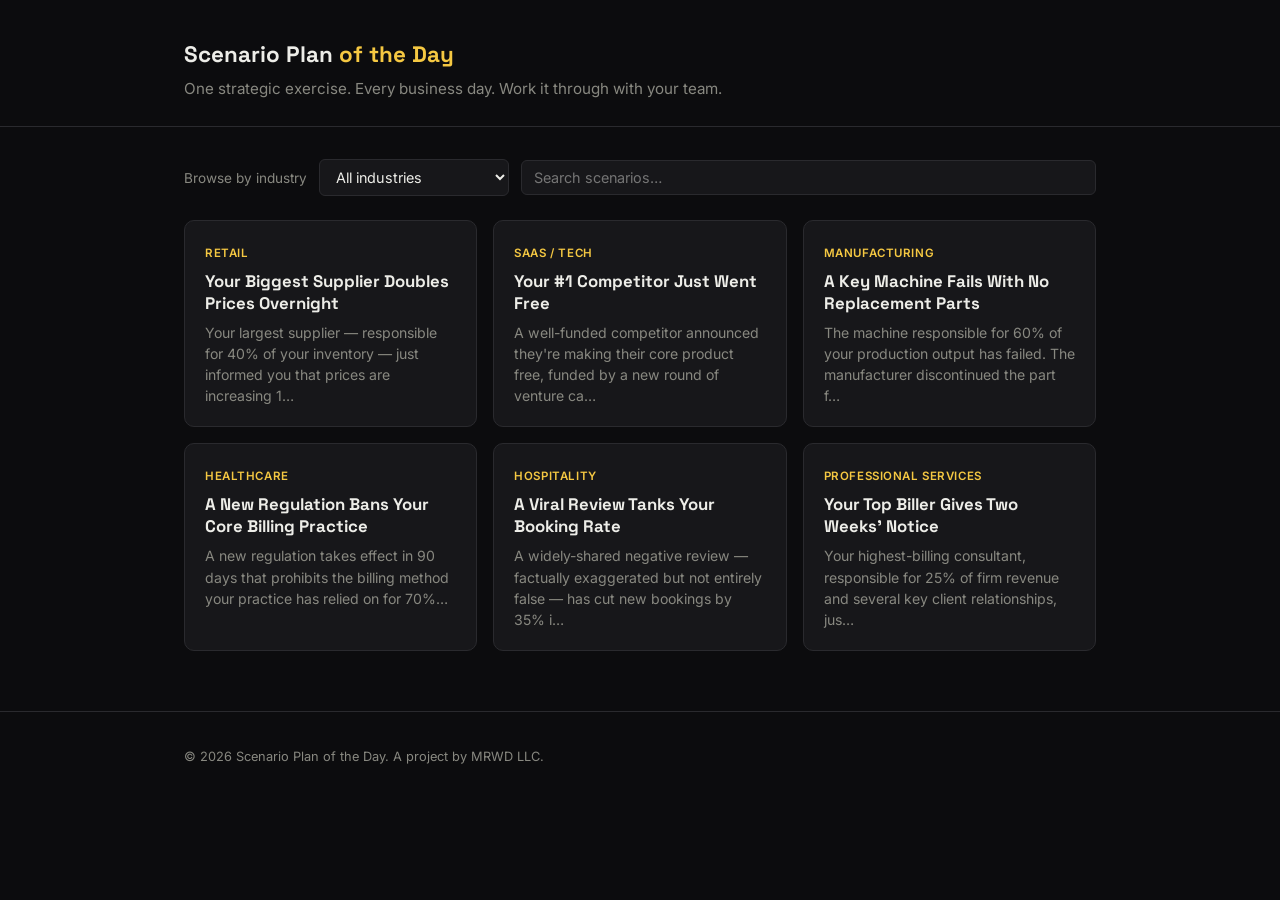
==== index.html @ 851d59de "Scaffold Scenario Plan of the Day static site Browsable archive of daily business scenarios by indus" ====
<!DOCTYPE html>
<html lang="en">
<head>
<meta charset="UTF-8">
<meta name="viewport" content="width=device-width, initial-scale=1.0">
<title>Scenario Plan of the Day</title>
<meta name="description" content="A daily strategic scenario for business teams, browsable by industry.">
<link rel="preconnect" href="https://fonts.googleapis.com">
<link href="https://fonts.googleapis.com/css2?family=Space+Grotesk:wght@500;700&family=Inter:wght@400;500;600&display=swap" rel="stylesheet">
<link rel="stylesheet" href="assets/style.css">
</head>
<body>

<header class="site-header">
  <div class="wrap">
    <a class="logo" href="index.html">Scenario Plan <span>of the Day</span></a>
    <p class="tagline">One strategic exercise. Every business day. Work it through with your team.</p>
  </div>
</header>

<main class="wrap">
  <section class="filter-bar">
    <label for="industry-select">Browse by industry</label>
    <select id="industry-select">
      <option value="all">All industries</option>
    </select>
    <input id="search-input" type="search" placeholder="Search scenarios…">
  </section>

  <section id="scenario-list" class="scenario-list">
    <!-- populated by app.js -->
  </section>
</main>

<div id="scenario-modal" class="modal hidden">
  <div class="modal-content">
    <button id="modal-close" class="modal-close" aria-label="Close">&times;</button>
    <p class="modal-industry" id="modal-industry"></p>
    <h2 id="modal-title"></h2>
    <p id="modal-setup"></p>
    <h3>Discuss</h3>
    <ul id="modal-questions"></ul>
  </div>
</div>

<footer class="site-footer">
  <div class="wrap">
    <p>&copy; <span id="year"></span> Scenario Plan of the Day. A project by MRWD LLC.</p>
  </div>
</footer>

<script src="assets/app.js"></script>
</body>
</html>
---- assets/style.css ----
:root {
  --bg: #0C0C0E;
  --panel: #17171A;
  --accent: #F5C842;
  --muted: #888880;
  --text: #EDEDE8;
  --border: #2A2A2E;
}

* { box-sizing: border-box; }

body {
  margin: 0;
  background: var(--bg);
  color: var(--text);
  font-family: 'Inter', sans-serif;
}

h1, h2, h3, .logo {
  font-family: 'Space Grotesk', sans-serif;
}

.wrap {
  max-width: 960px;
  margin: 0 auto;
  padding: 0 24px;
}

.site-header {
  border-bottom: 1px solid var(--border);
  padding: 40px 0 28px;
}

.logo {
  font-size: 1.4rem;
  font-weight: 700;
  color: var(--text);
  text-decoration: none;
}

.logo span {
  color: var(--accent);
}

.tagline {
  color: var(--muted);
  margin: 10px 0 0;
  font-size: 0.95rem;
}

.filter-bar {
  display: flex;
  flex-wrap: wrap;
  align-items: center;
  gap: 12px;
  margin: 32px 0 24px;
}

.filter-bar label {
  color: var(--muted);
  font-size: 0.85rem;
}

.filter-bar select,
.filter-bar input {
  background: var(--panel);
  border: 1px solid var(--border);
  color: var(--text);
  padding: 8px 12px;
  border-radius: 6px;
  font-family: inherit;
  font-size: 0.9rem;
}

.filter-bar input {
  flex: 1;
  min-width: 200px;
}

.scenario-list {
  display: grid;
  grid-template-columns: repeat(auto-fill, minmax(280px, 1fr));
  gap: 16px;
  padding-bottom: 60px;
}

.scenario-card {
  background: var(--panel);
  border: 1px solid var(--border);
  border-radius: 10px;
  padding: 20px;
  cursor: pointer;
  transition: border-color 0.15s ease;
}

.scenario-card:hover {
  border-color: var(--accent);
}

.scenario-card .industry-tag {
  display: inline-block;
  color: var(--accent);
  font-size: 0.72rem;
  font-weight: 600;
  text-transform: uppercase;
  letter-spacing: 0.05em;
  margin-bottom: 10px;
}

.scenario-card h3 {
  margin: 0 0 8px;
  font-size: 1.05rem;
}

.scenario-card p {
  color: var(--muted);
  font-size: 0.88rem;
  margin: 0;
  line-height: 1.5;
}

.modal {
  position: fixed;
  inset: 0;
  background: rgba(0,0,0,0.6);
  display: flex;
  align-items: center;
  justify-content: center;
  padding: 20px;
  z-index: 10;
}

.modal.hidden {
  display: none;
}

.modal-content {
  background: var(--panel);
  border: 1px solid var(--border);
  border-radius: 12px;
  padding: 36px;
  max-width: 560px;
  width: 100%;
  max-height: 85vh;
  overflow-y: auto;
  position: relative;
}

.modal-close {
  position: absolute;
  top: 16px;
  right: 20px;
  background: none;
  border: none;
  color: var(--muted);
  font-size: 1.6rem;
  cursor: pointer;
  line-height: 1;
}

.modal-industry {
  color: var(--accent);
  font-size: 0.75rem;
  font-weight: 600;
  text-transform: uppercase;
  letter-spacing: 0.05em;
  margin: 0 0 10px;
}

.modal-content h2 {
  margin: 0 0 16px;
  font-size: 1.4rem;
}

.modal-content p {
  line-height: 1.6;
  color: var(--text);
}

.modal-content h3 {
  margin: 24px 0 10px;
  font-size: 0.95rem;
  color: var(--muted);
  text-transform: uppercase;
  letter-spacing: 0.05em;
}

.modal-content ul {
  padding-left: 20px;
  line-height: 1.7;
}

.site-footer {
  border-top: 1px solid var(--border);
  padding: 24px 0;
  color: var(--muted);
  font-size: 0.8rem;
}
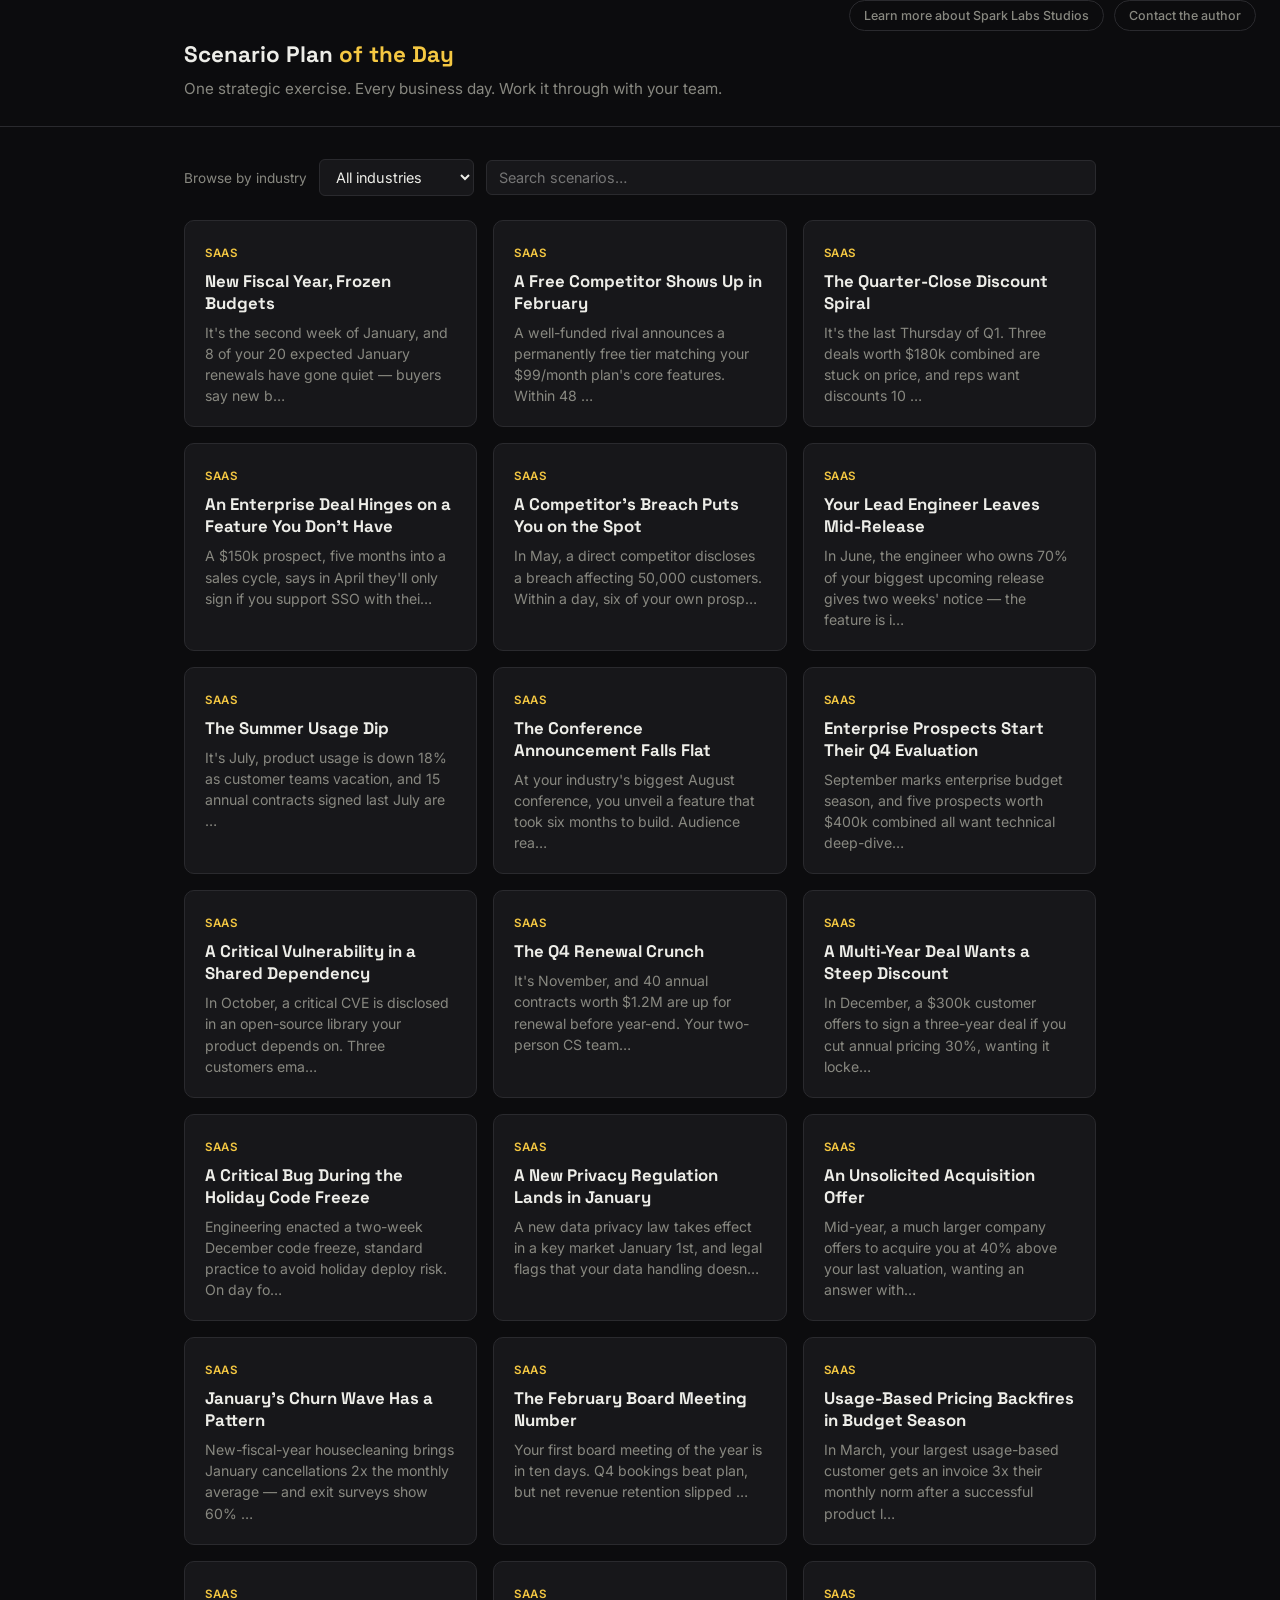
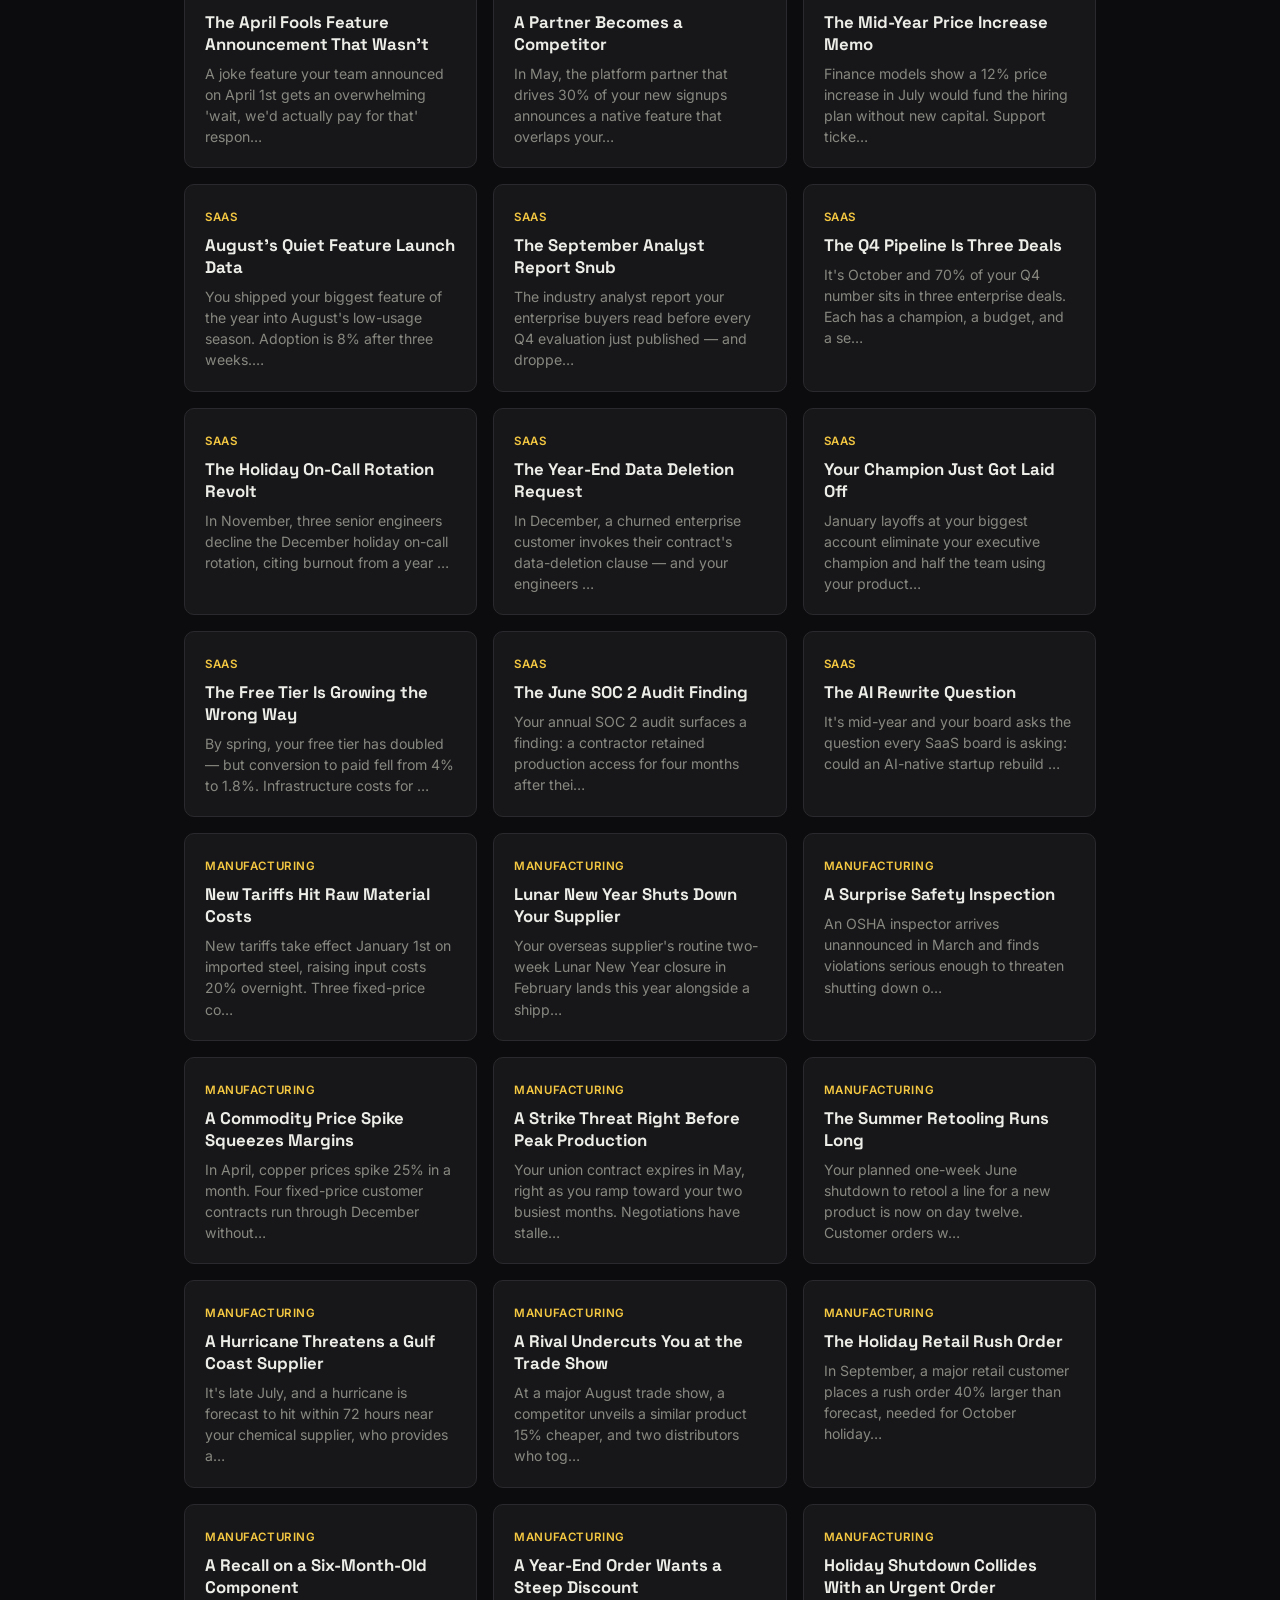
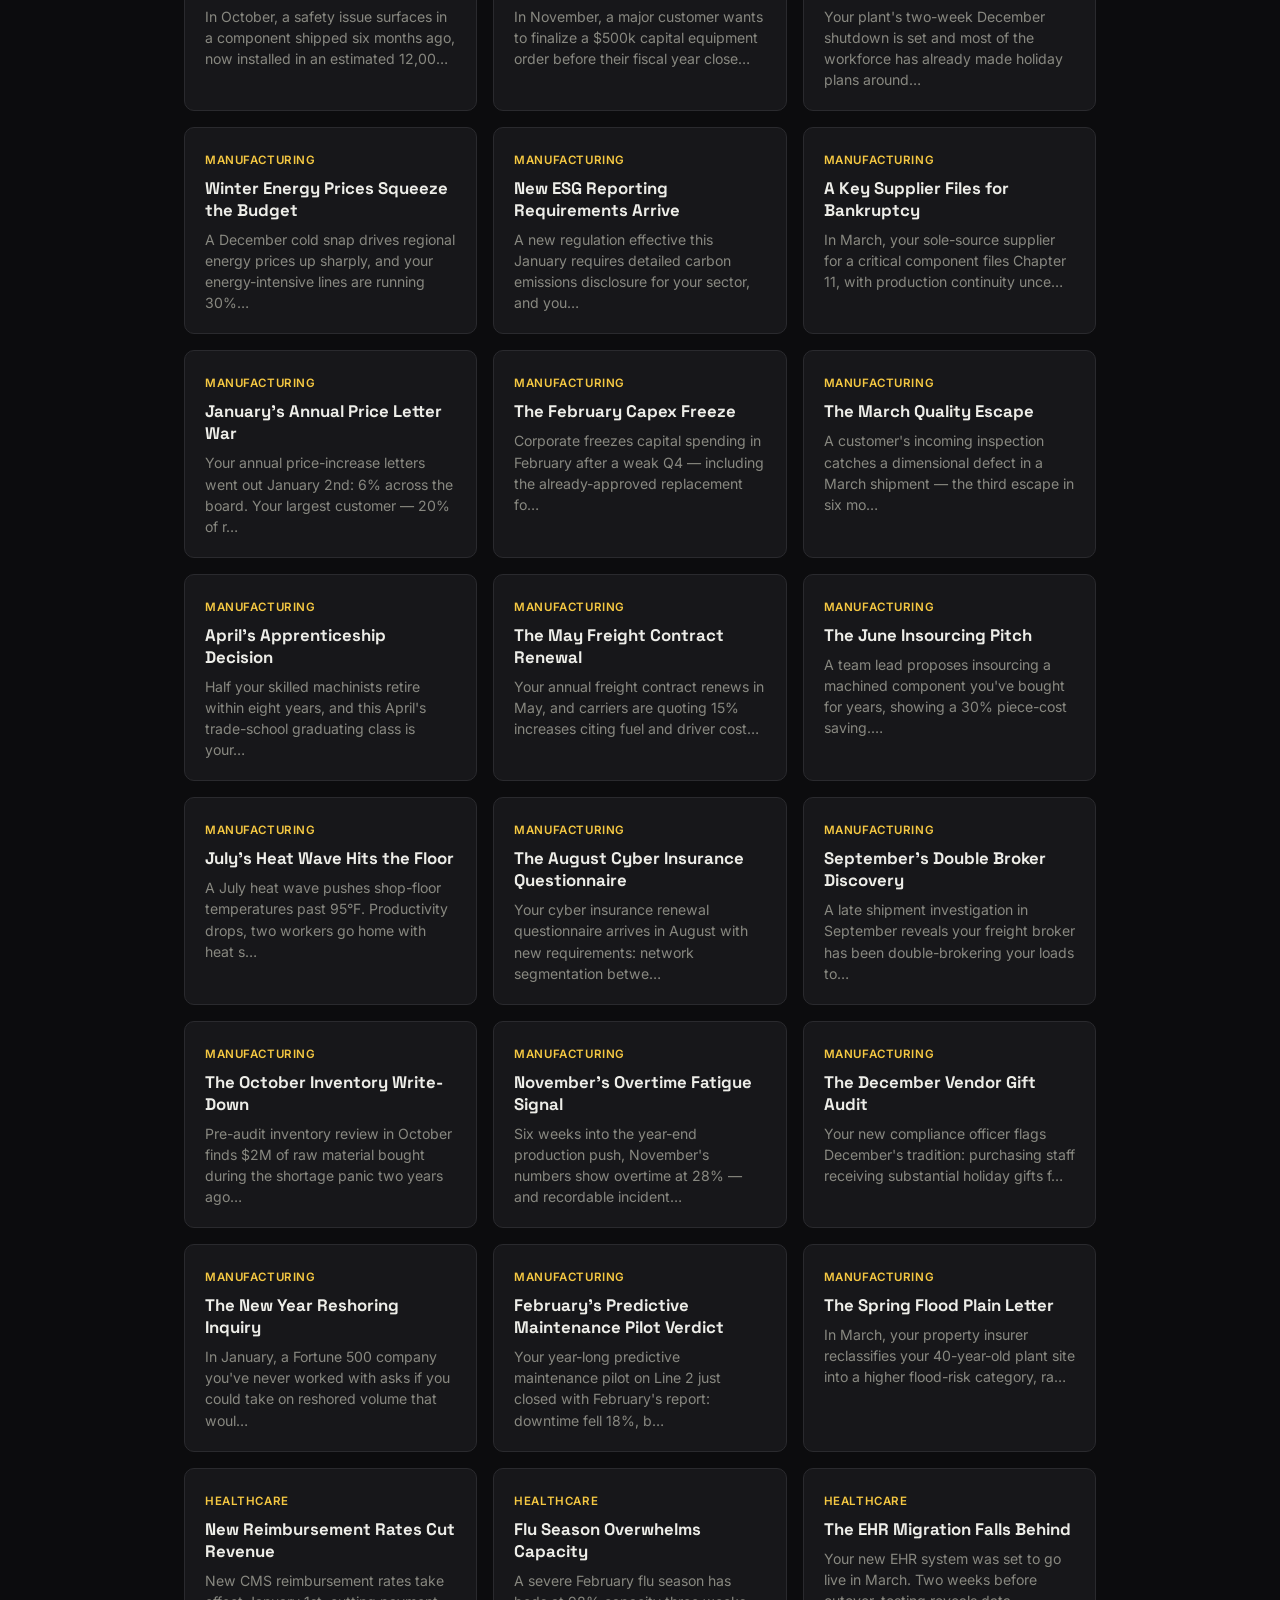
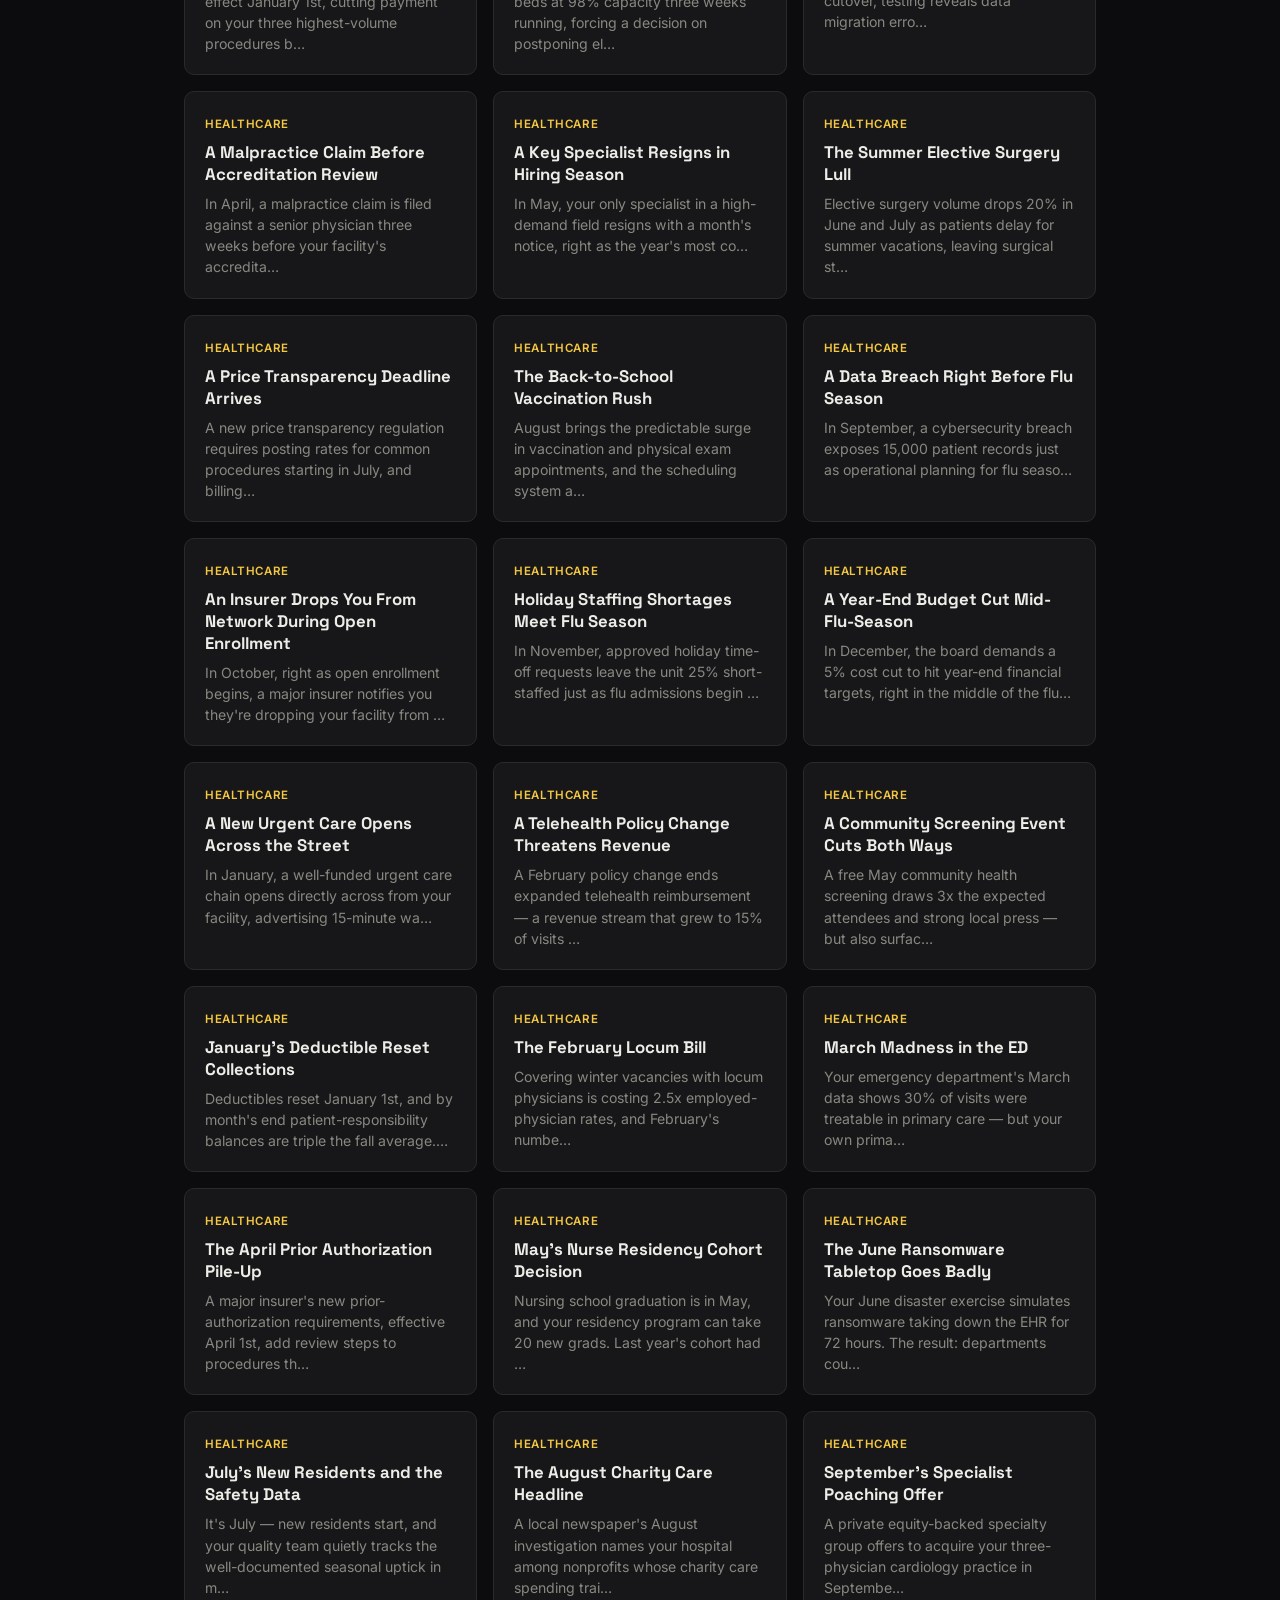
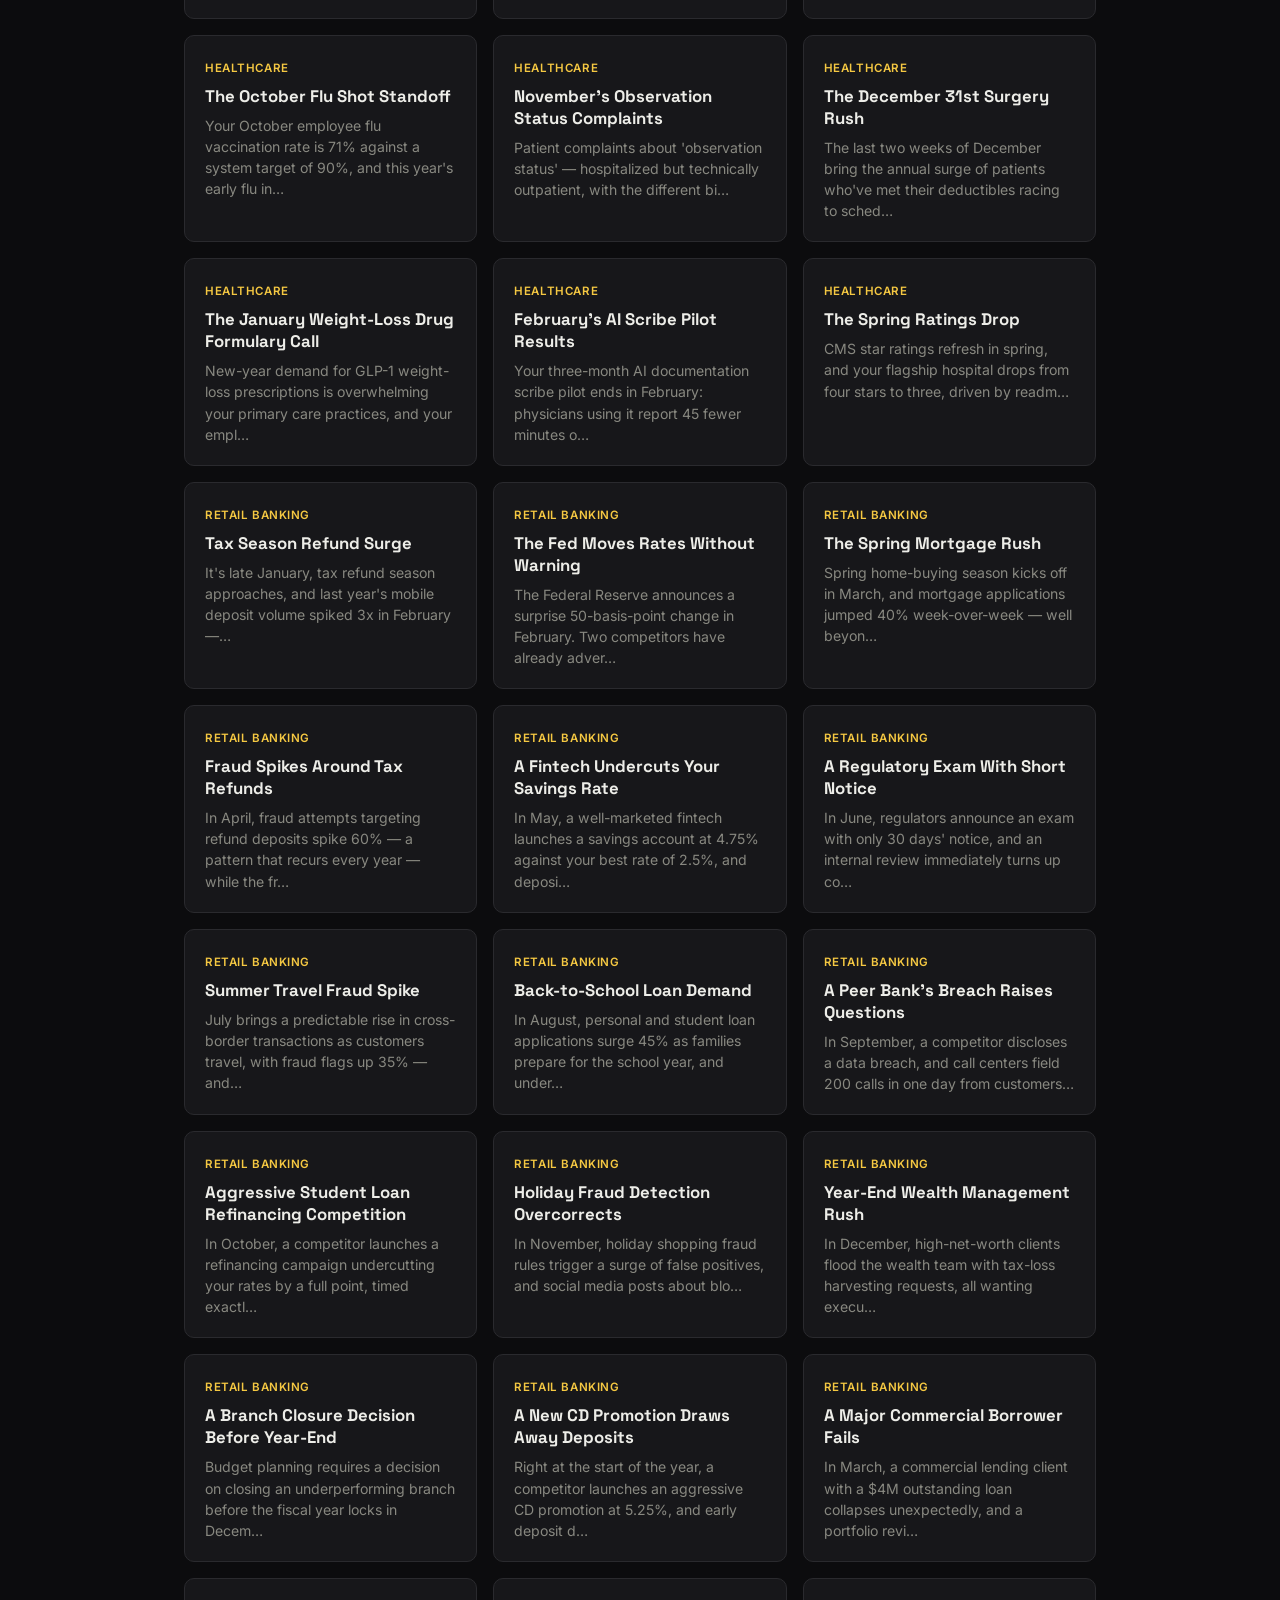
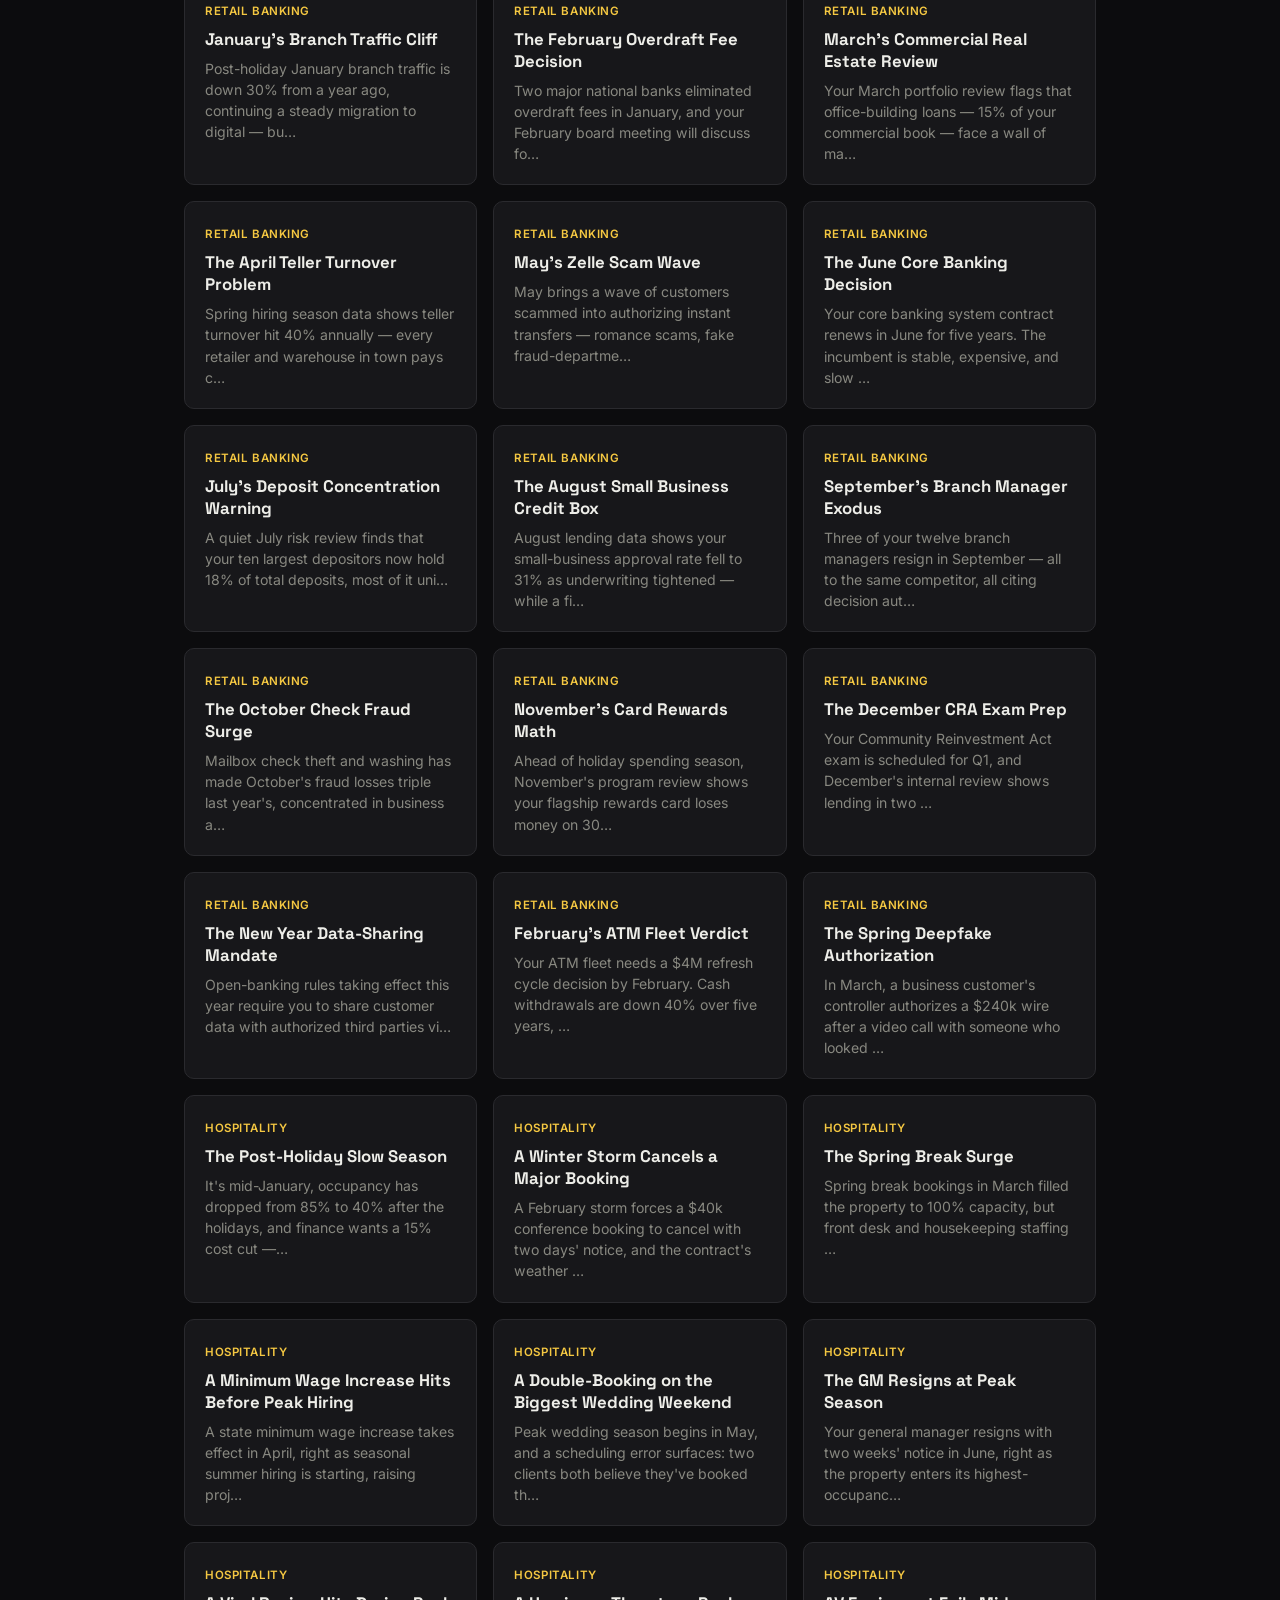
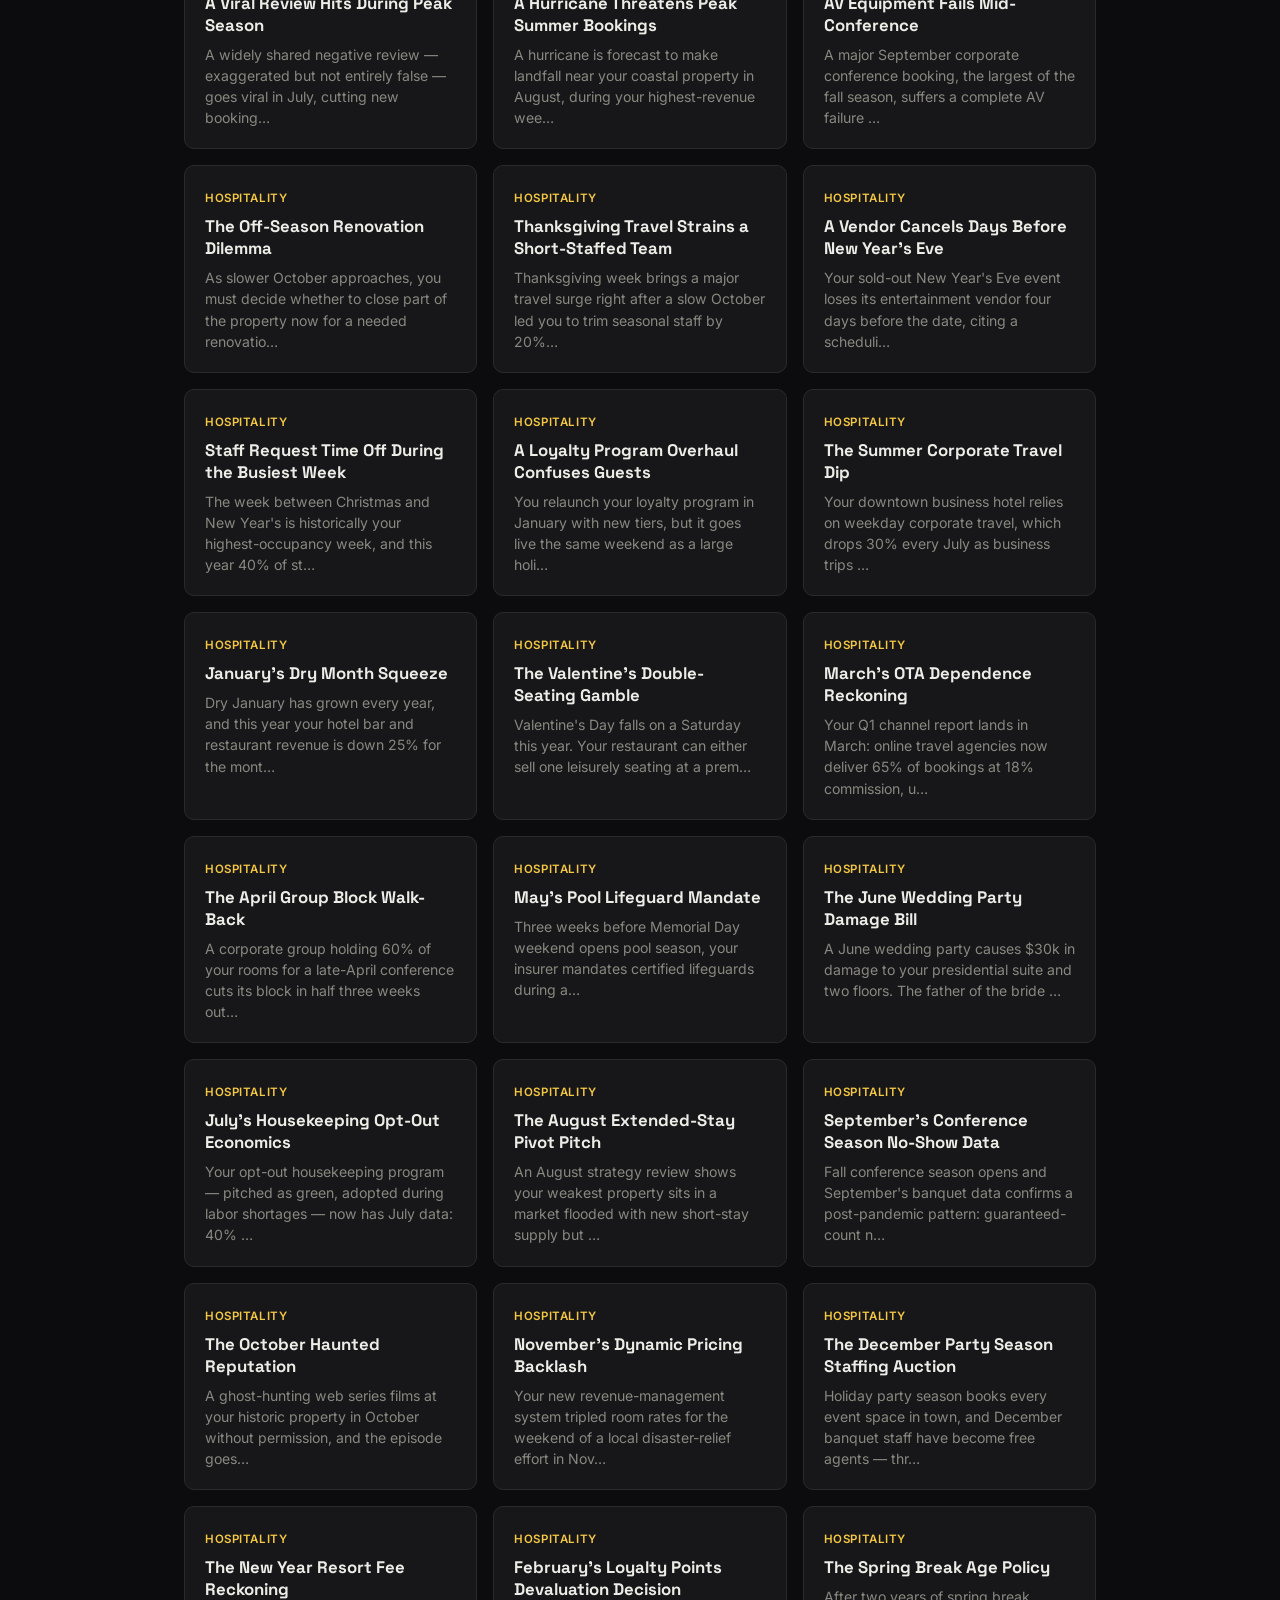
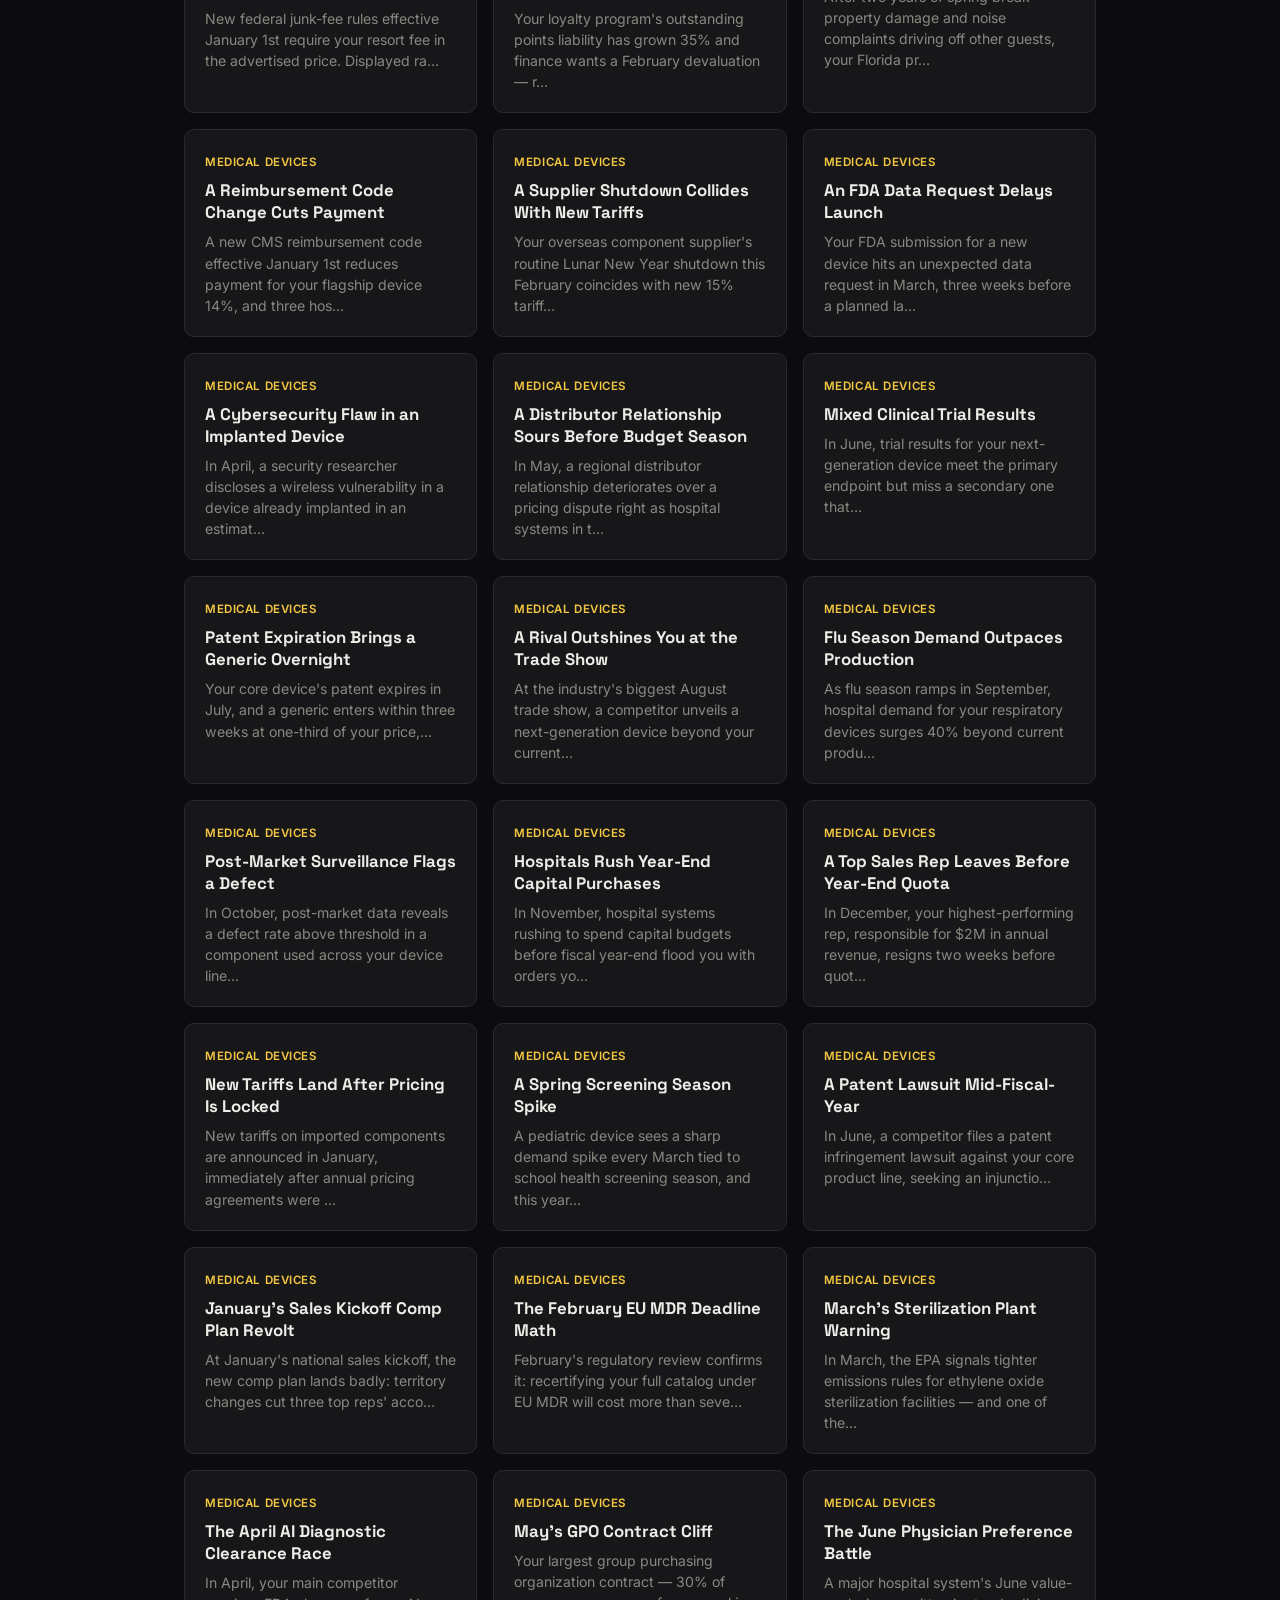
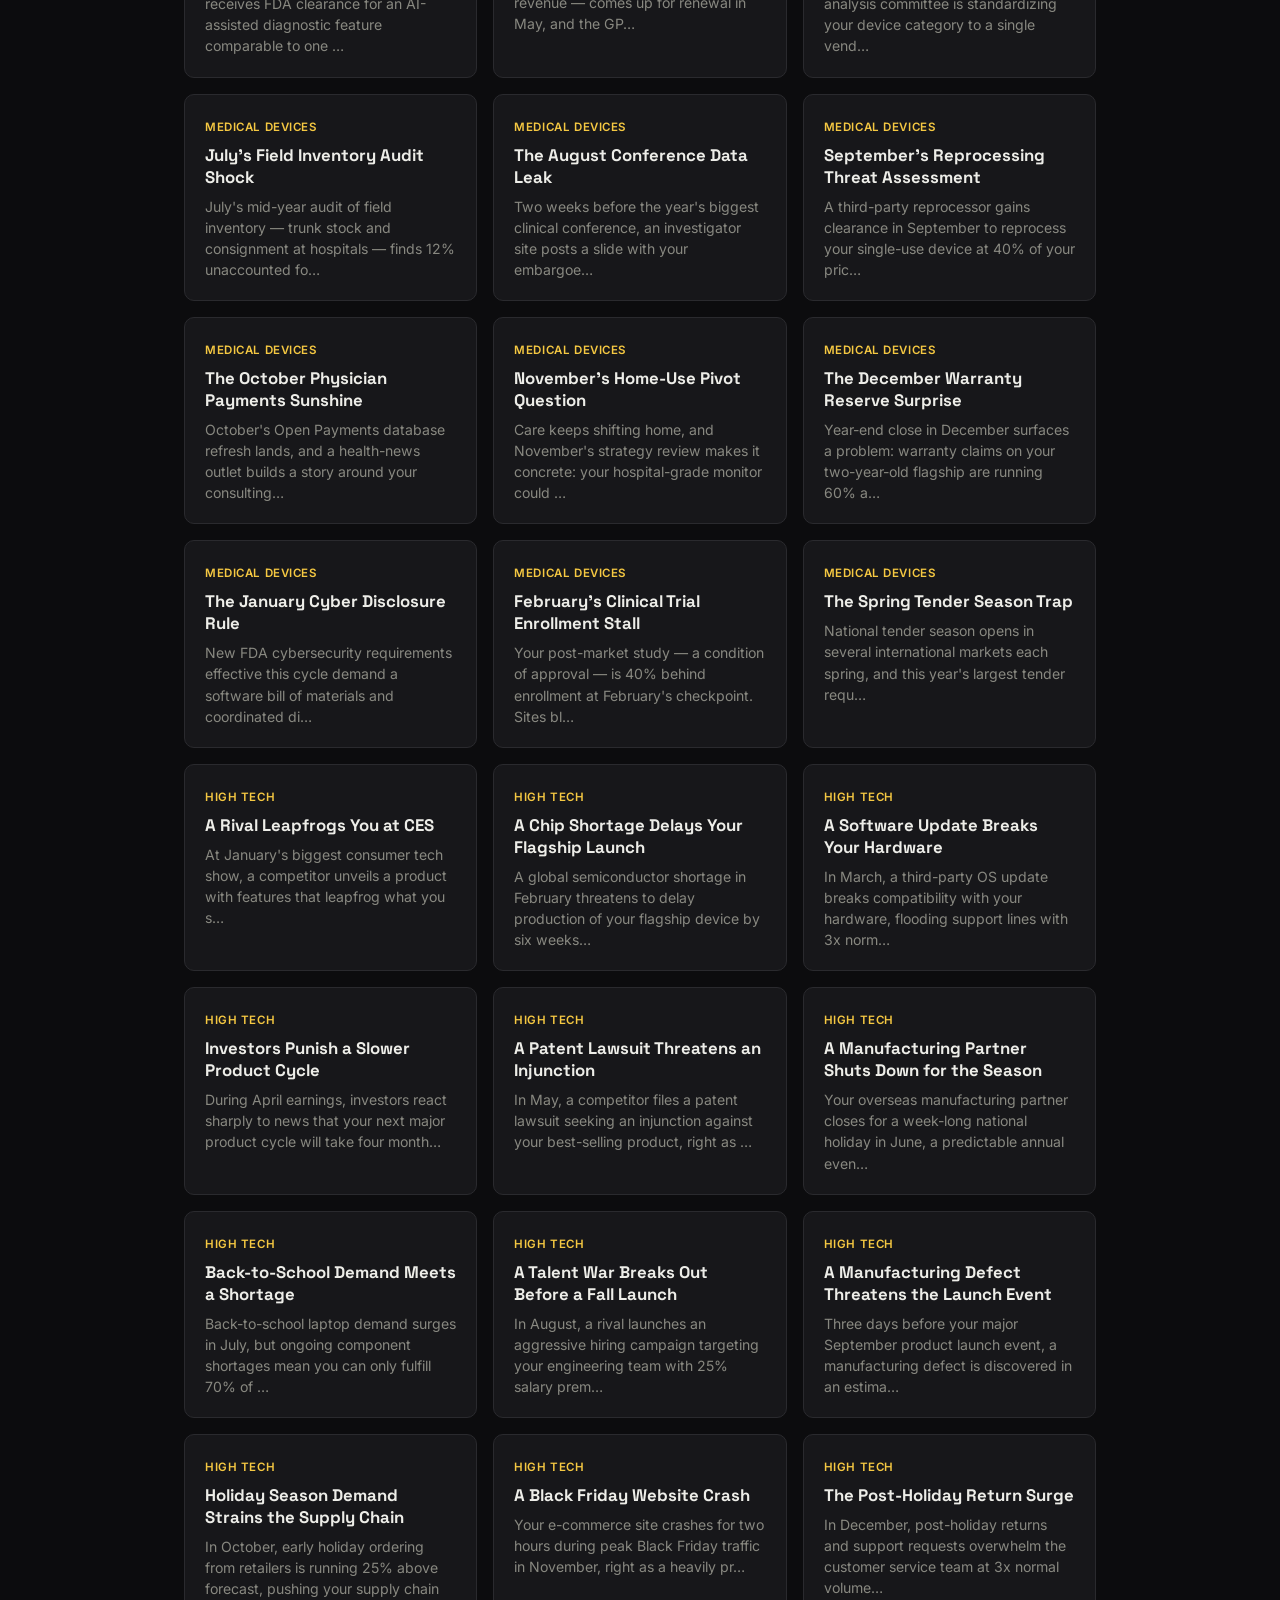
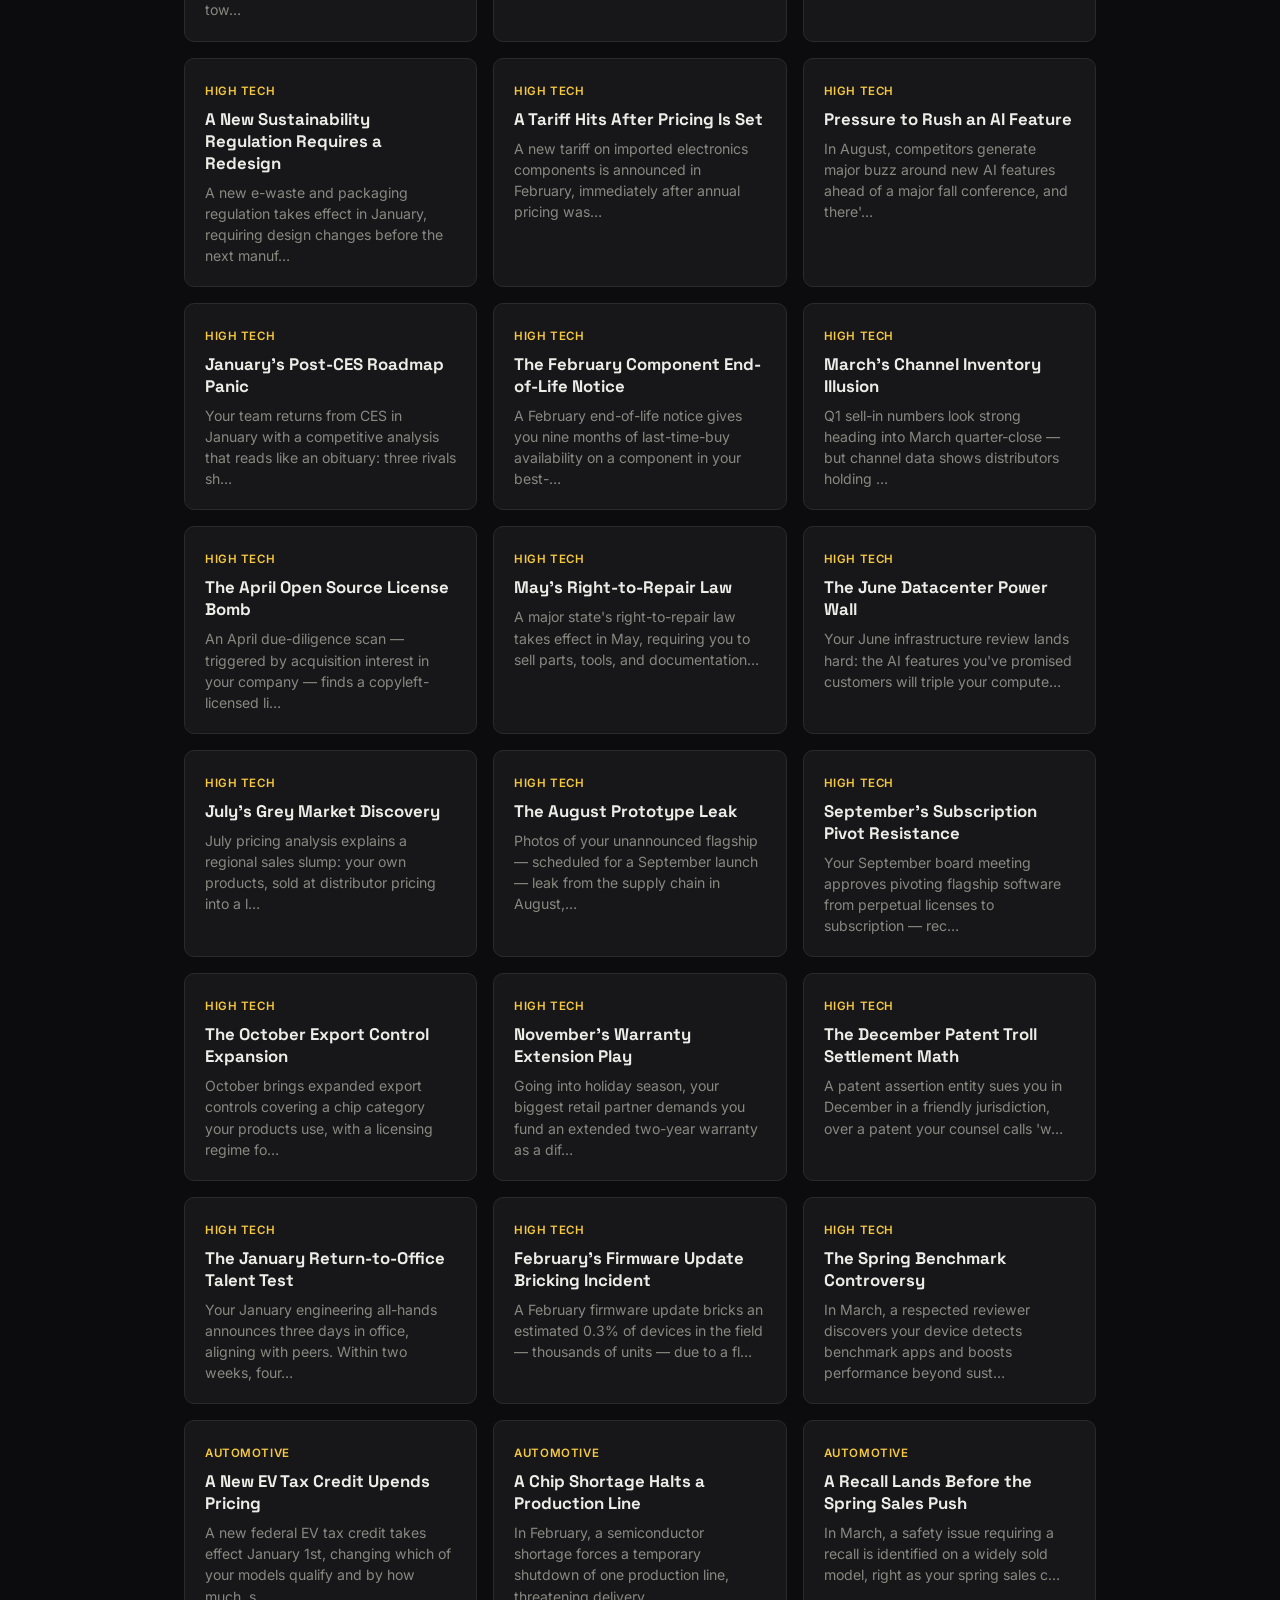
==== commit 64f81bbb: "Add header pills linking to Spark Labs Studio and rondimon.com Co-Authored-By: Claude Sonnet 5 <nore" ====
--- a/index.html
+++ b/index.html
@@ -13,6 +13,10 @@
 
 <header class="site-header">
   <div class="wrap">
+    <nav class="header-pills">
+      <a class="pill" href="https://sparklabs.studio" target="_blank" rel="noopener">Learn more about Spark Labs Studios</a>
+      <a class="pill" href="https://rondimon.com" target="_blank" rel="noopener">Contact the author</a>
+    </nav>
     <a class="logo" href="index.html">Scenario Plan <span>of the Day</span></a>
     <p class="tagline">One strategic exercise. Every business day. Work it through with your team.</p>
   </div>
--- a/assets/style.css
+++ b/assets/style.css
@@ -27,8 +27,34 @@
 }
 
 .site-header {
+  position: relative;
   border-bottom: 1px solid var(--border);
   padding: 40px 0 28px;
+}
+
+.header-pills {
+  position: absolute;
+  top: 0;
+  right: 24px;
+  display: flex;
+  gap: 10px;
+}
+
+.pill {
+  border: 1px solid var(--border);
+  color: var(--muted);
+  text-decoration: none;
+  font-size: 0.78rem;
+  font-weight: 500;
+  padding: 7px 14px;
+  border-radius: 999px;
+  white-space: nowrap;
+  transition: border-color 0.15s ease, color 0.15s ease;
+}
+
+.pill:hover {
+  border-color: var(--accent);
+  color: var(--accent);
 }
 
 .logo {
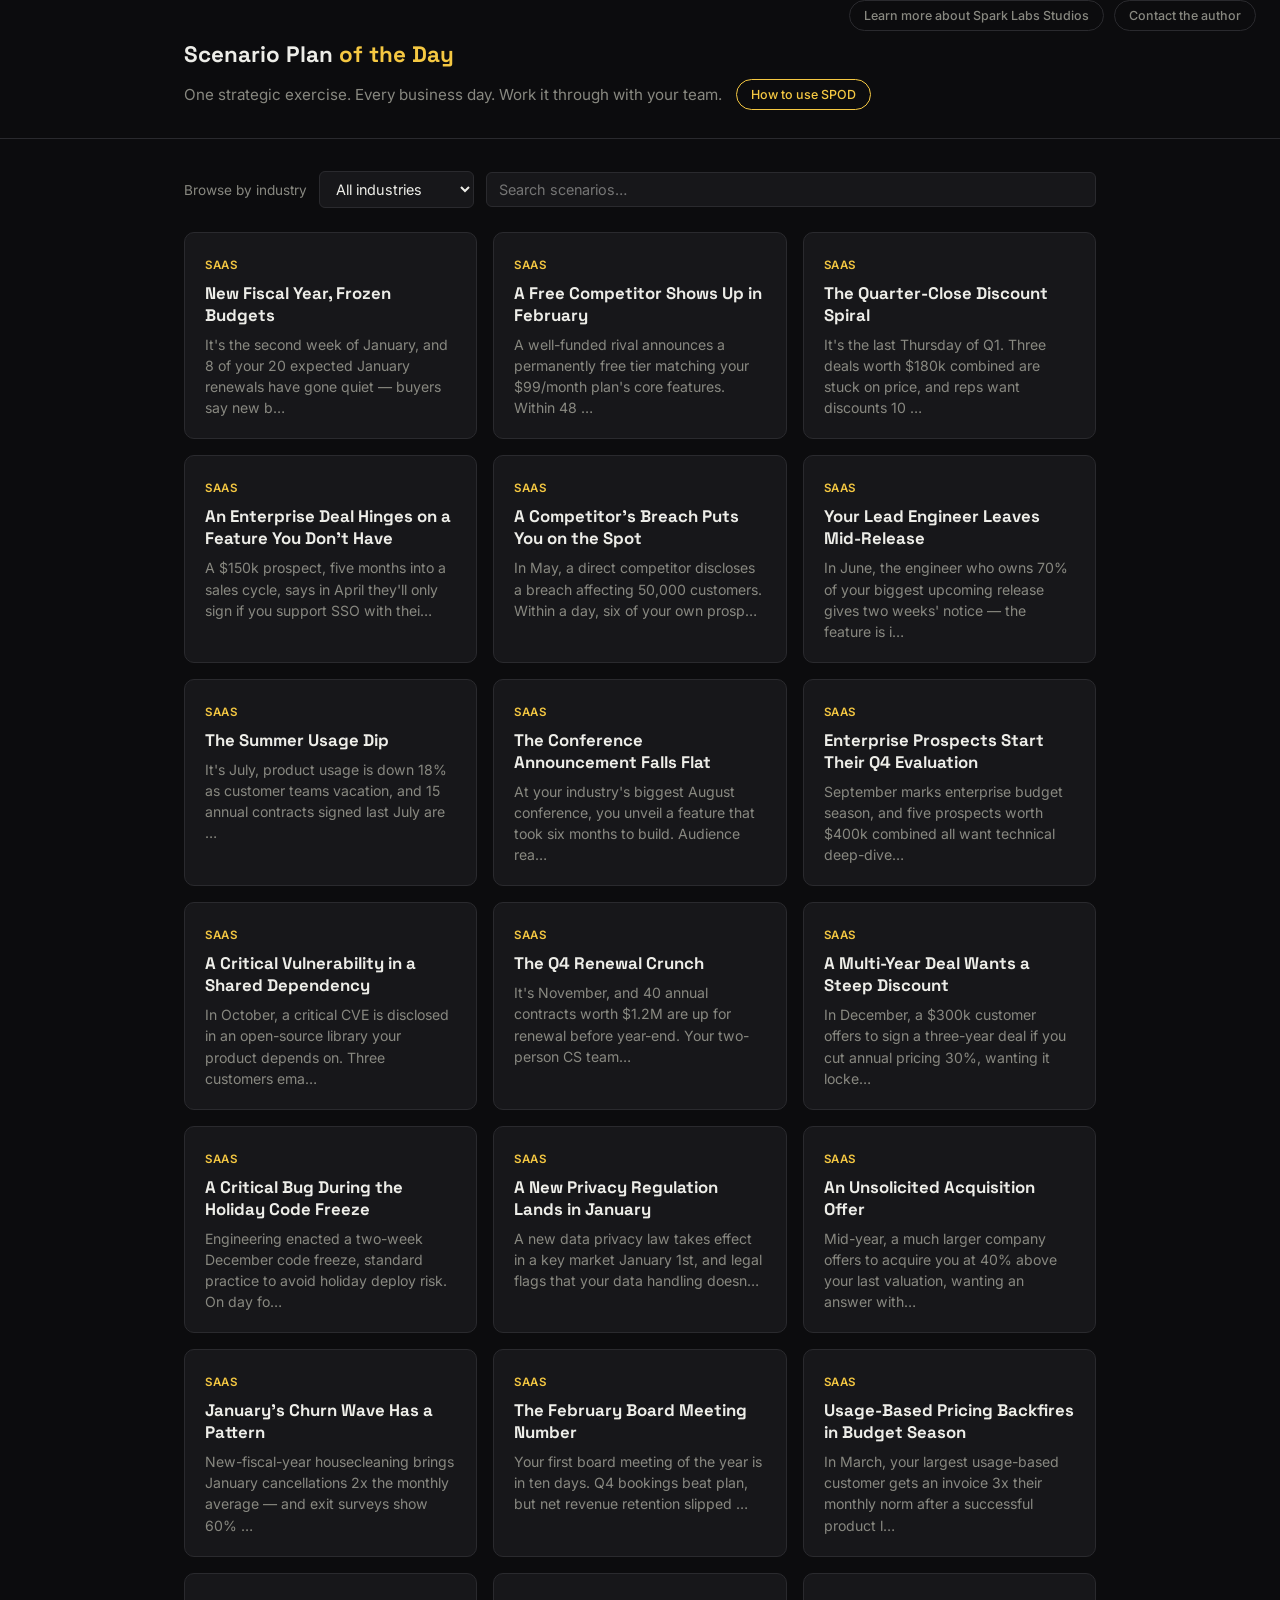
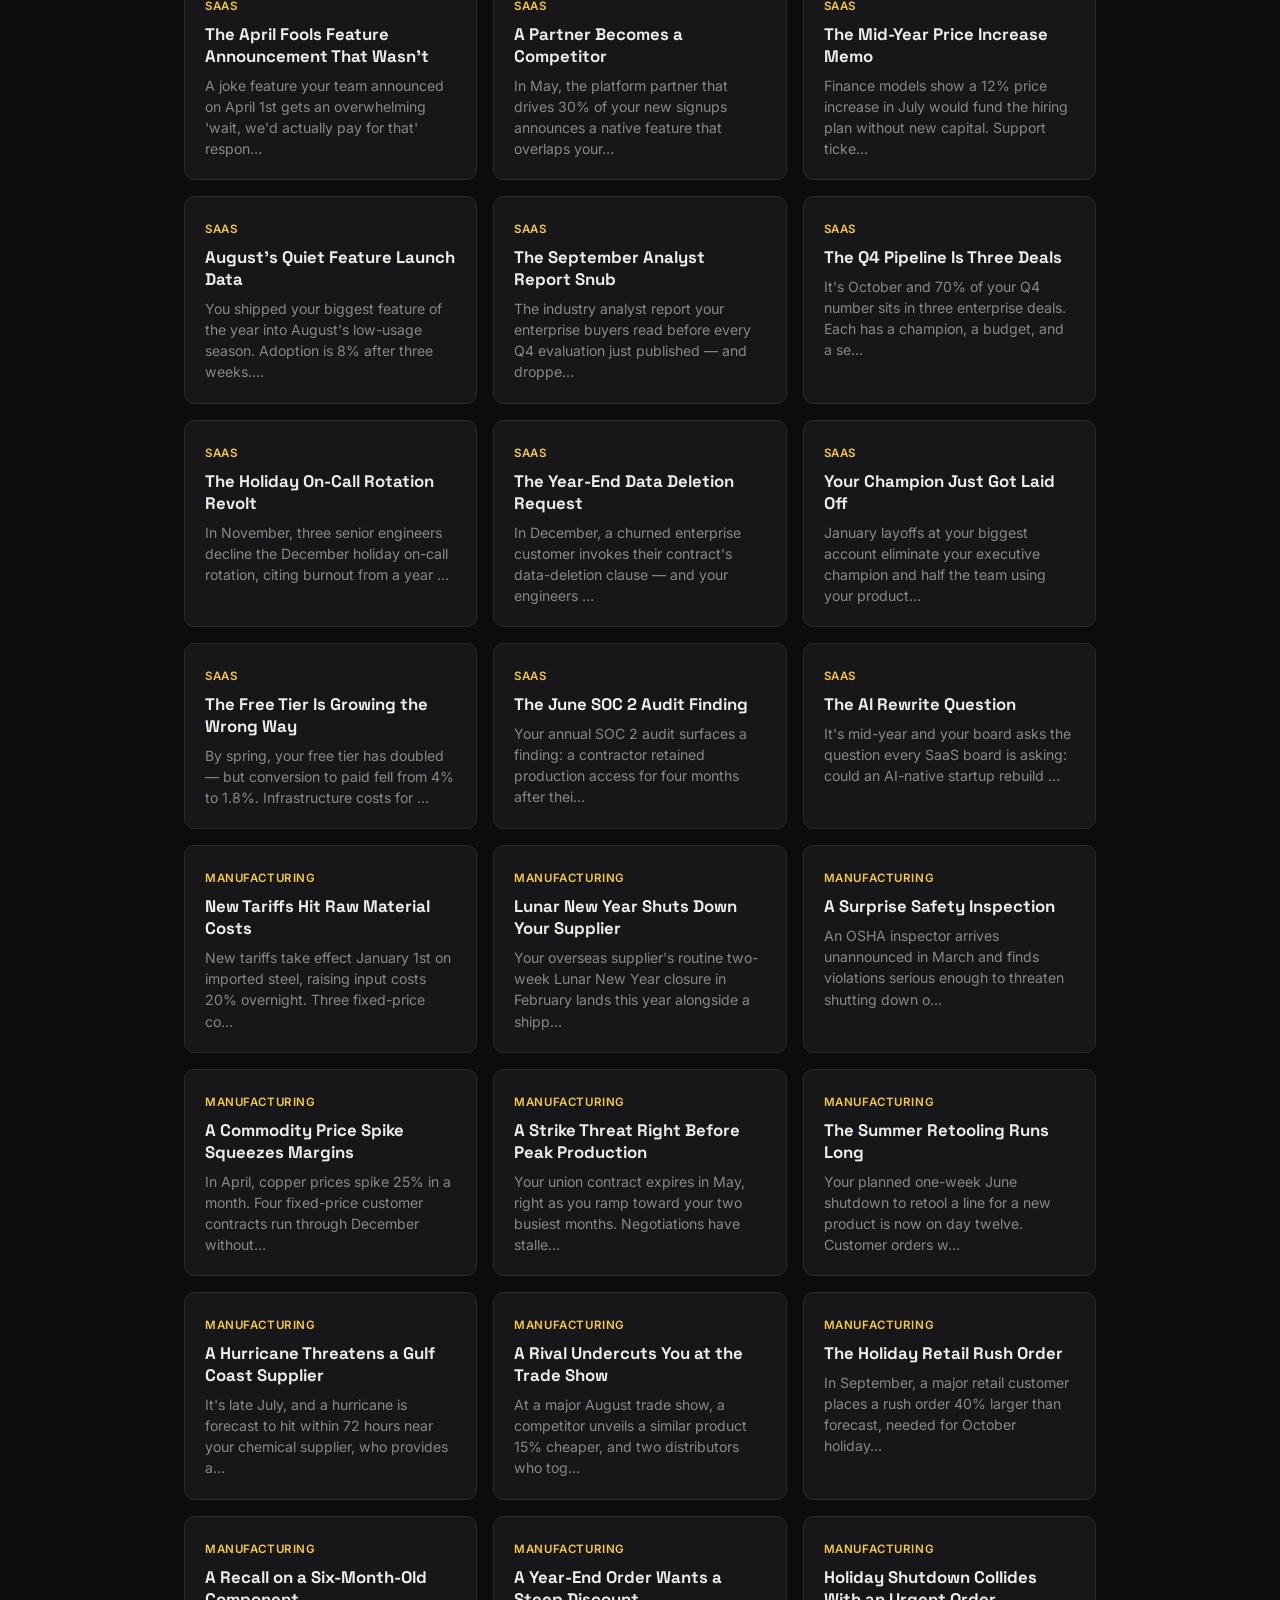
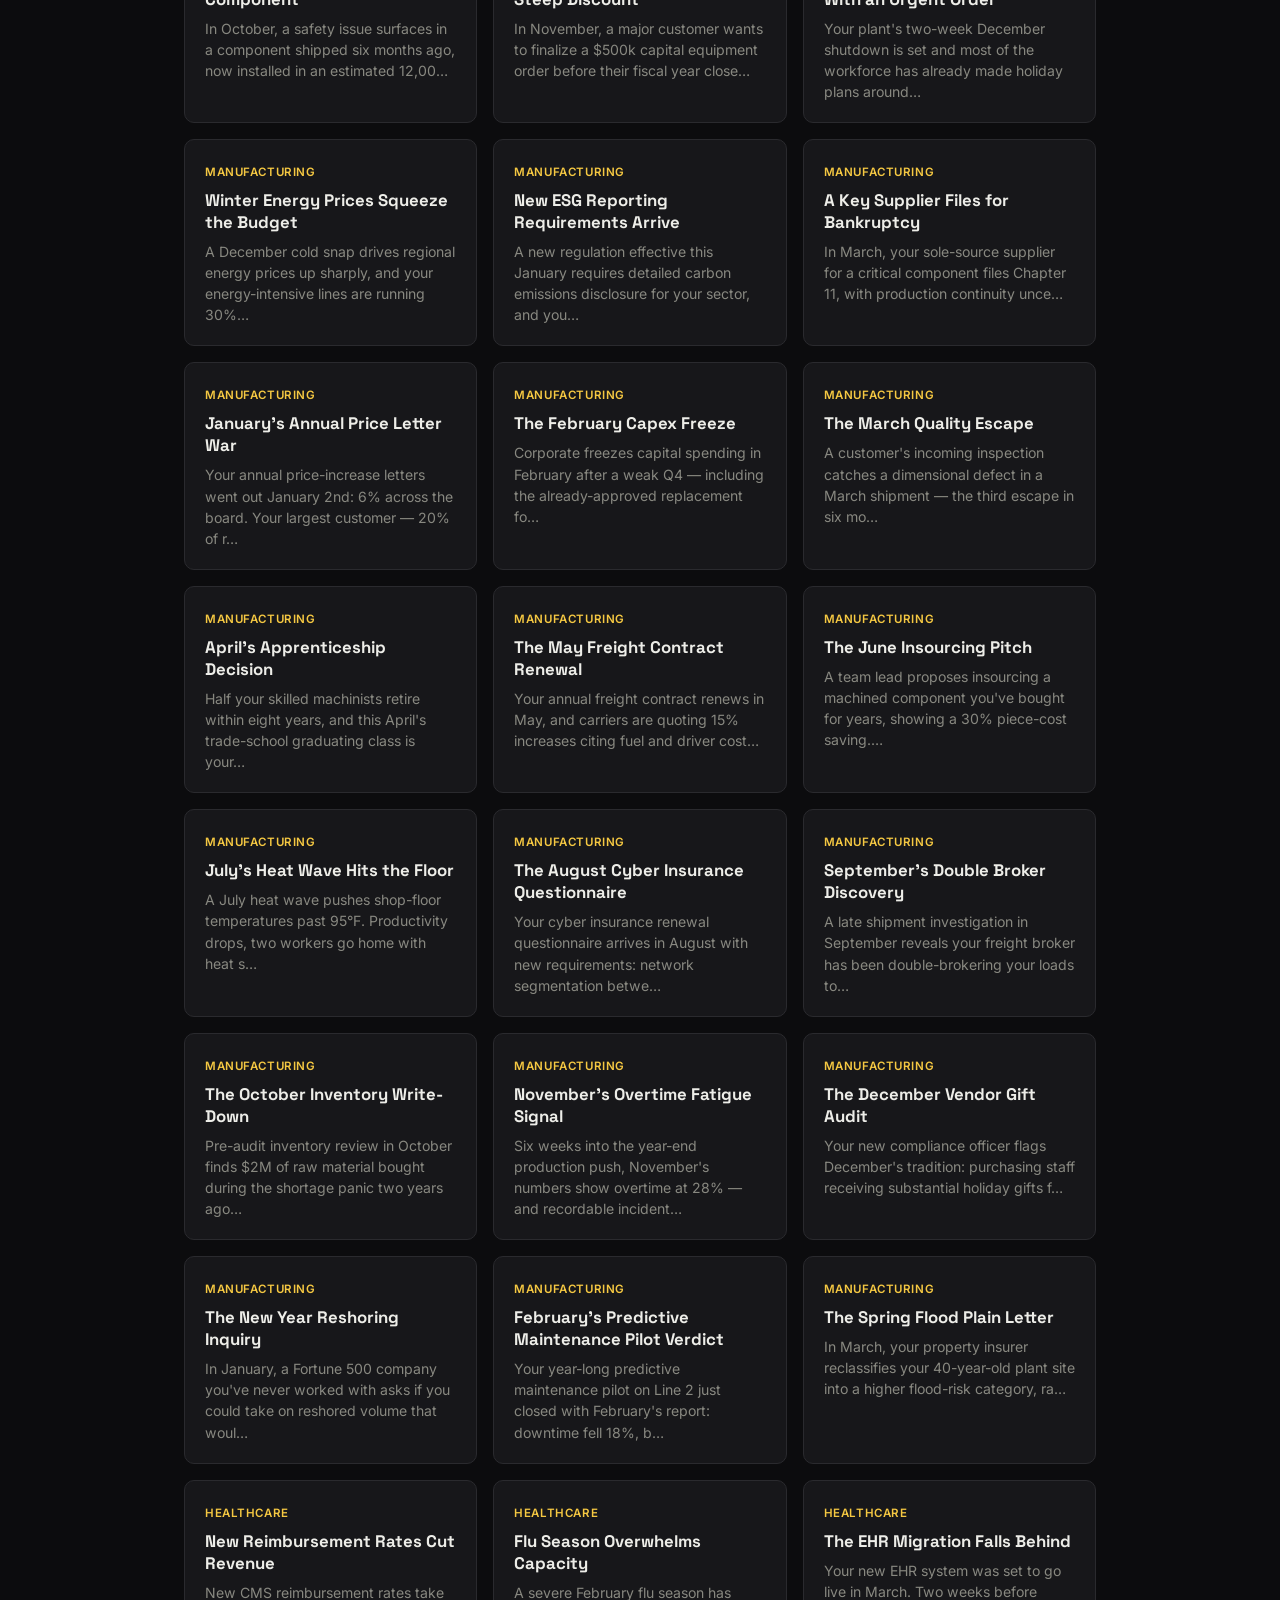
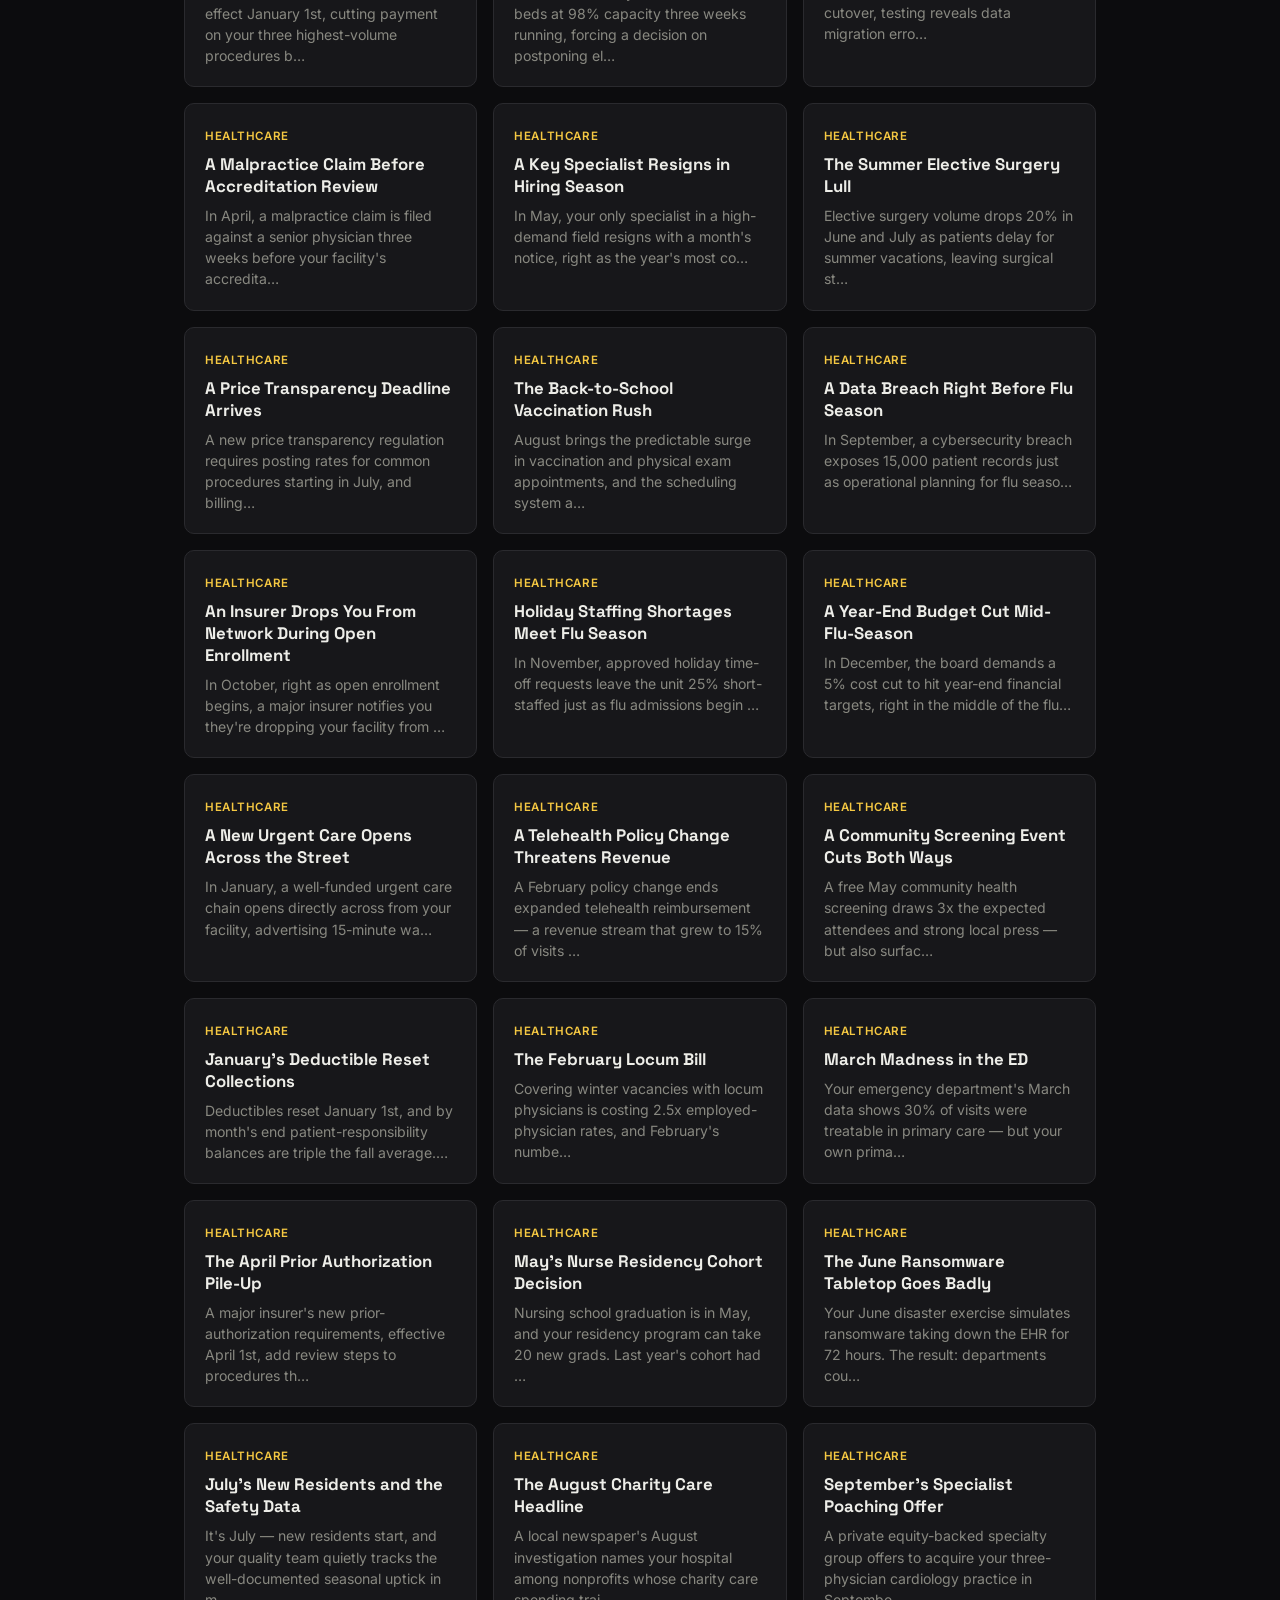
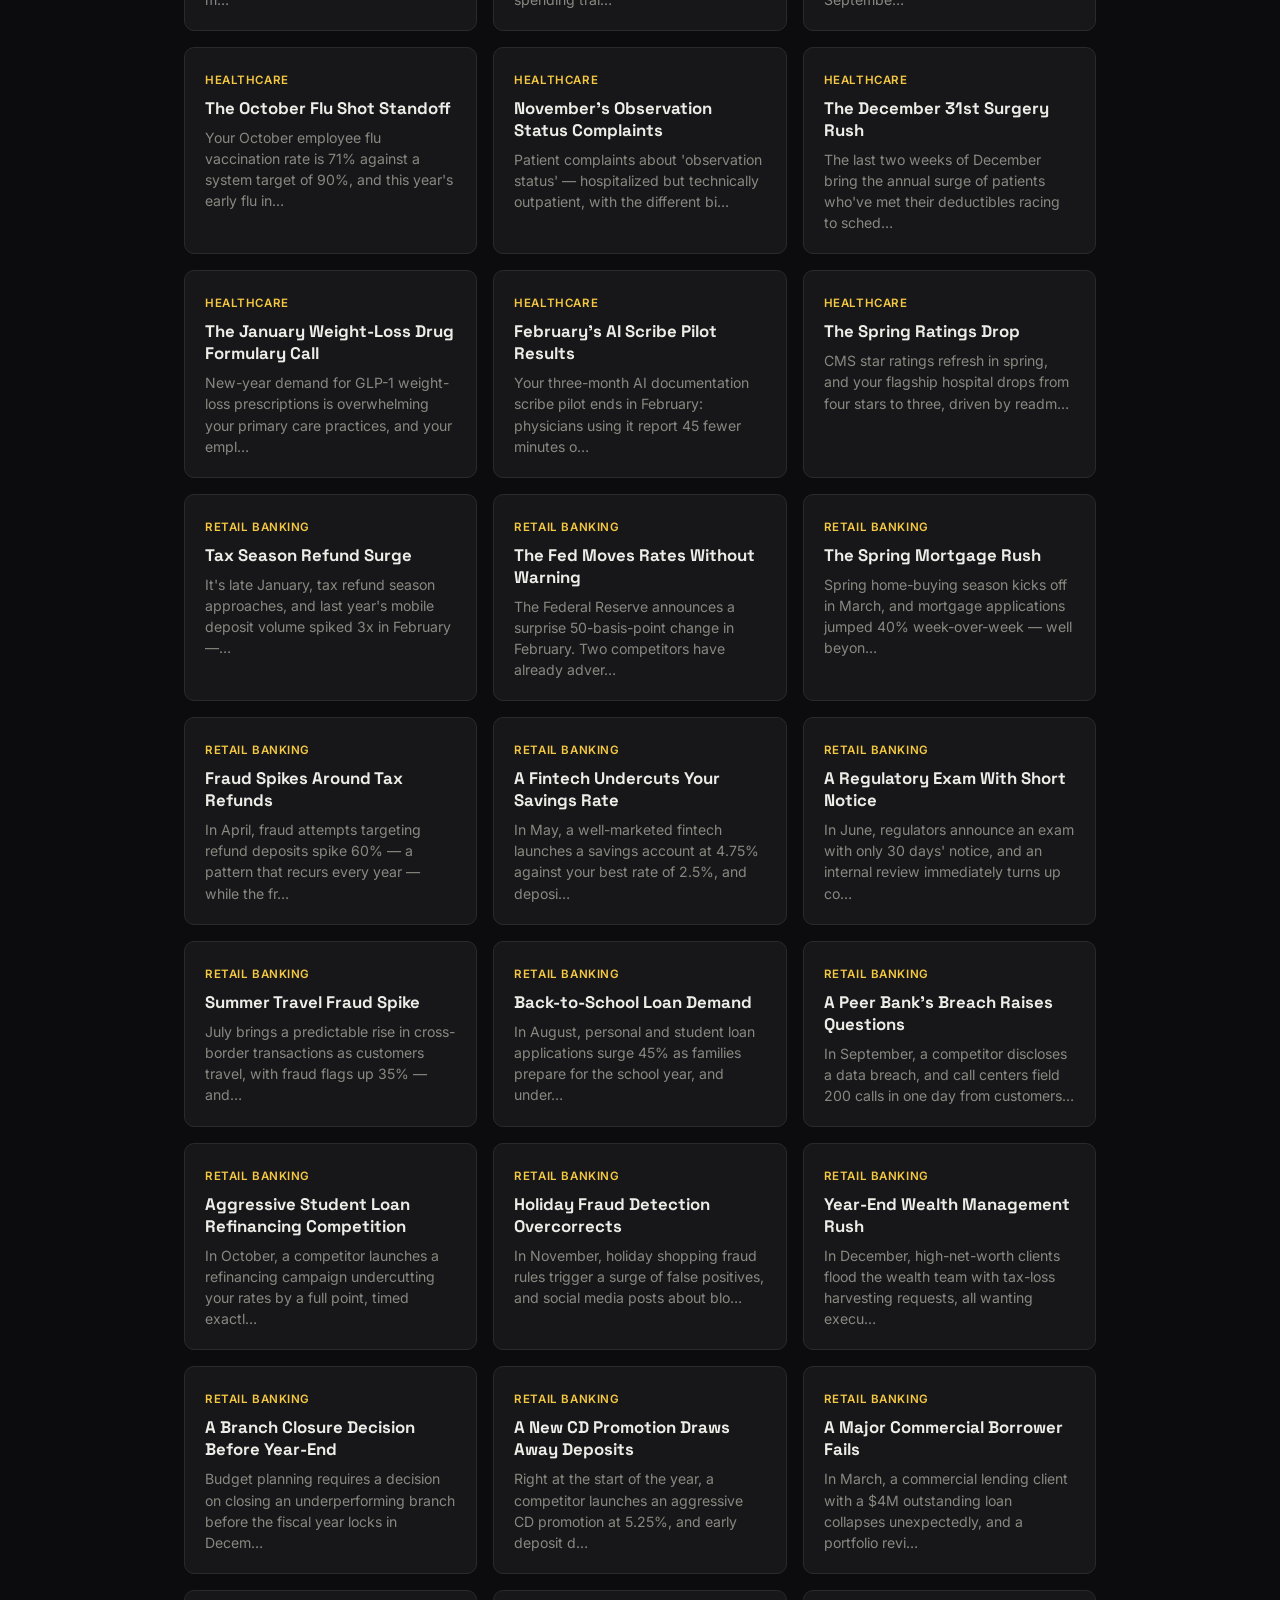
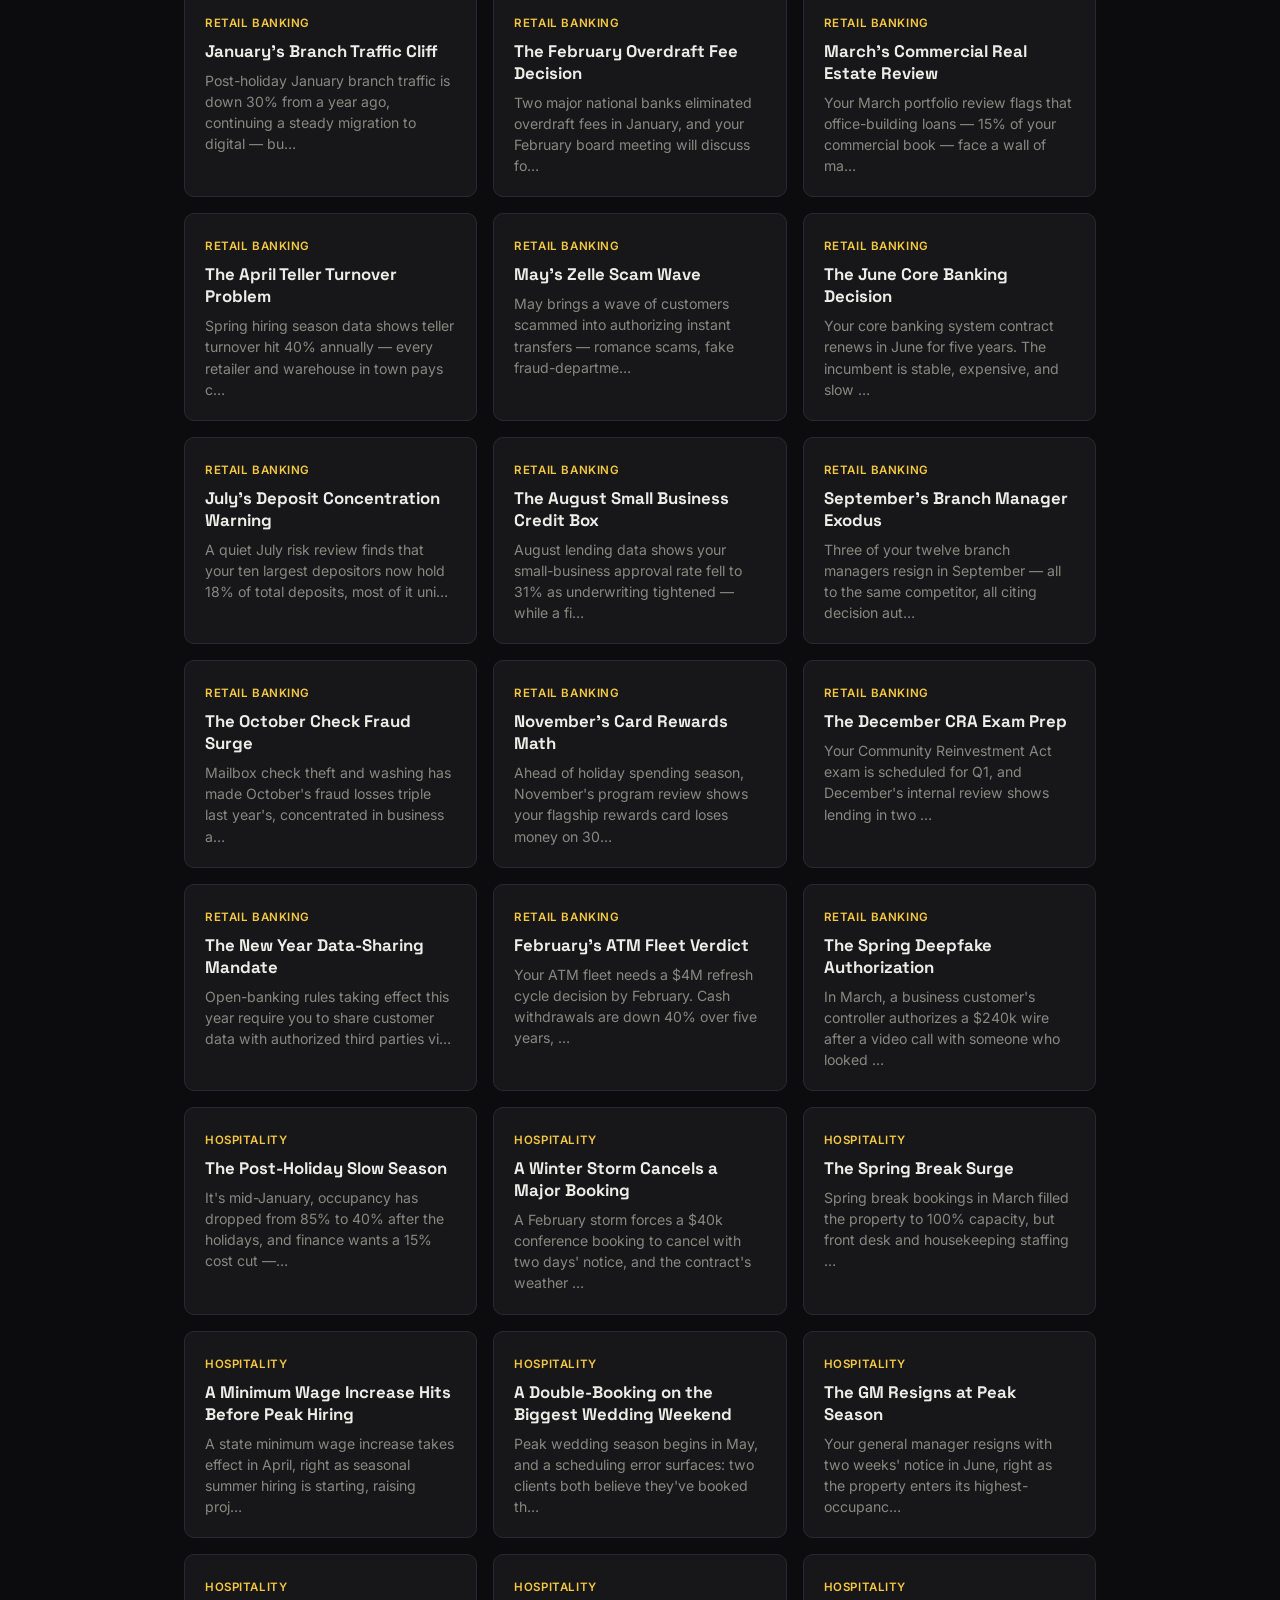
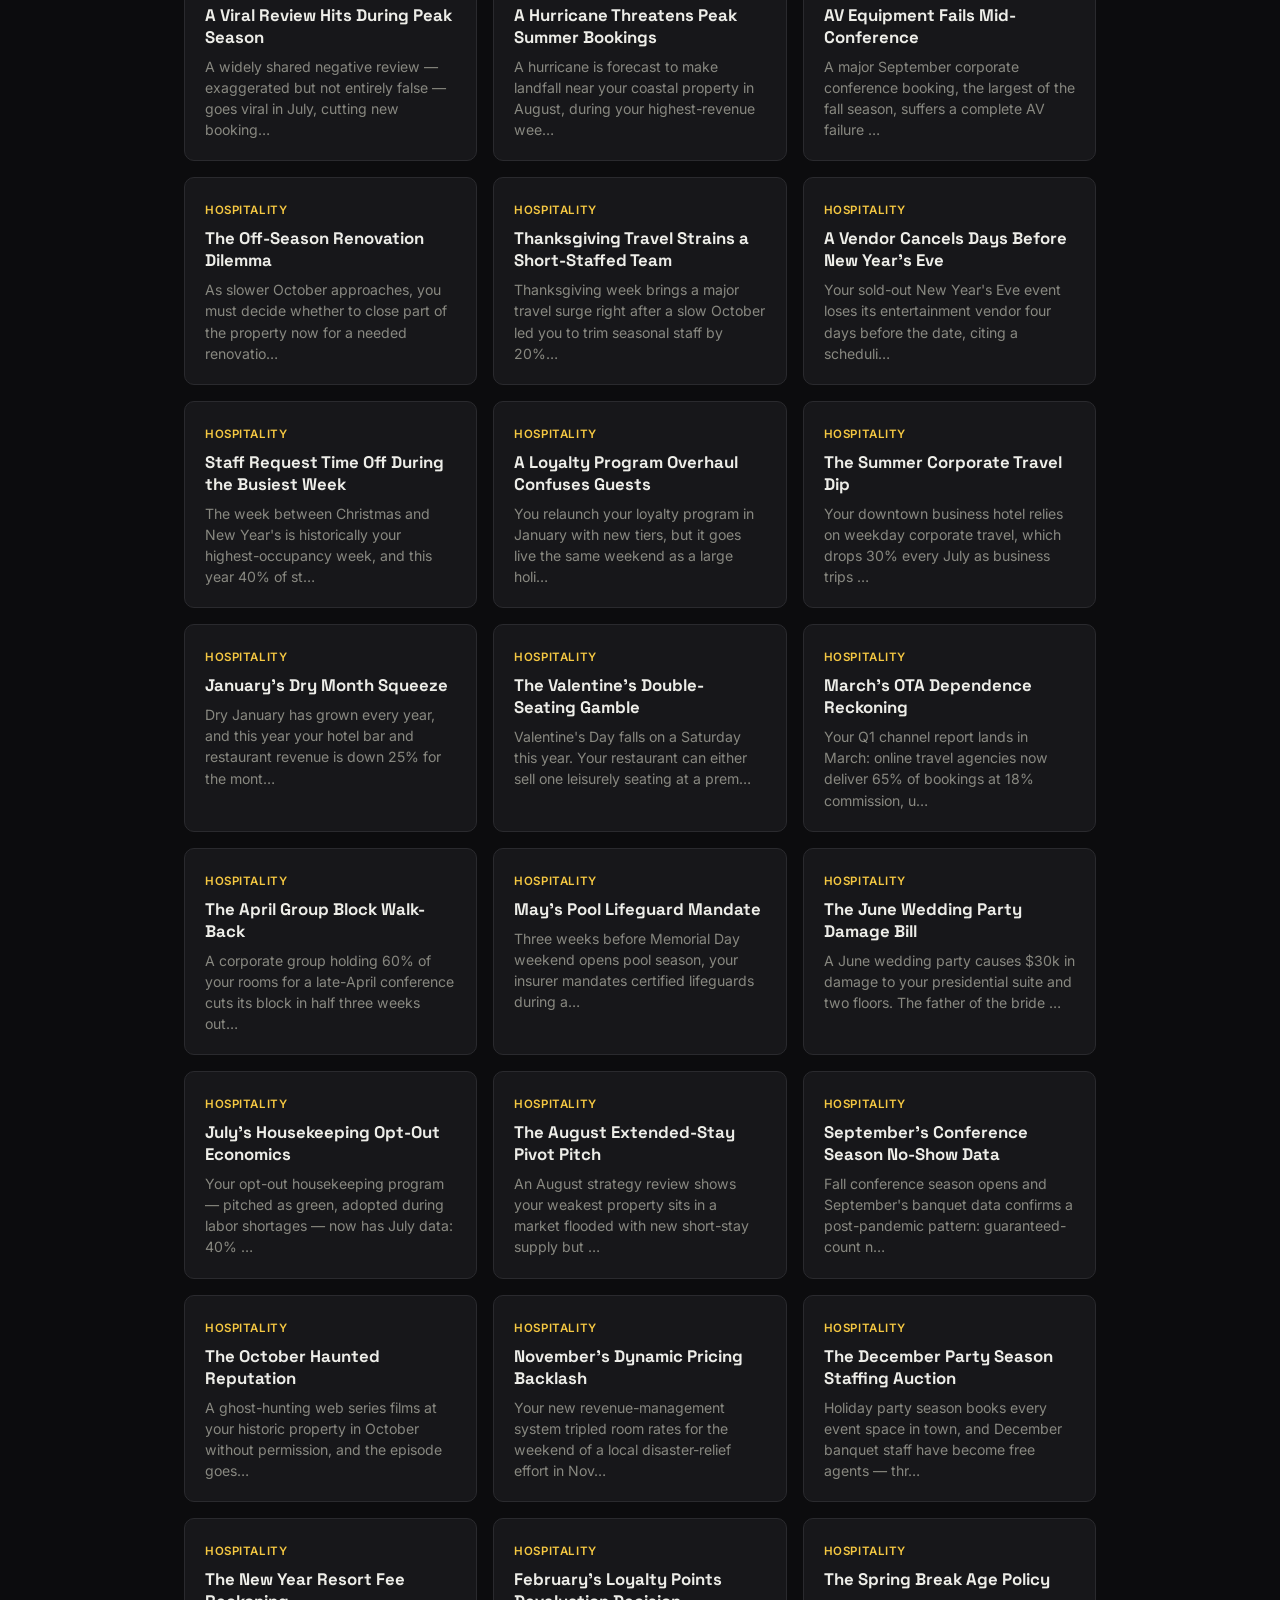
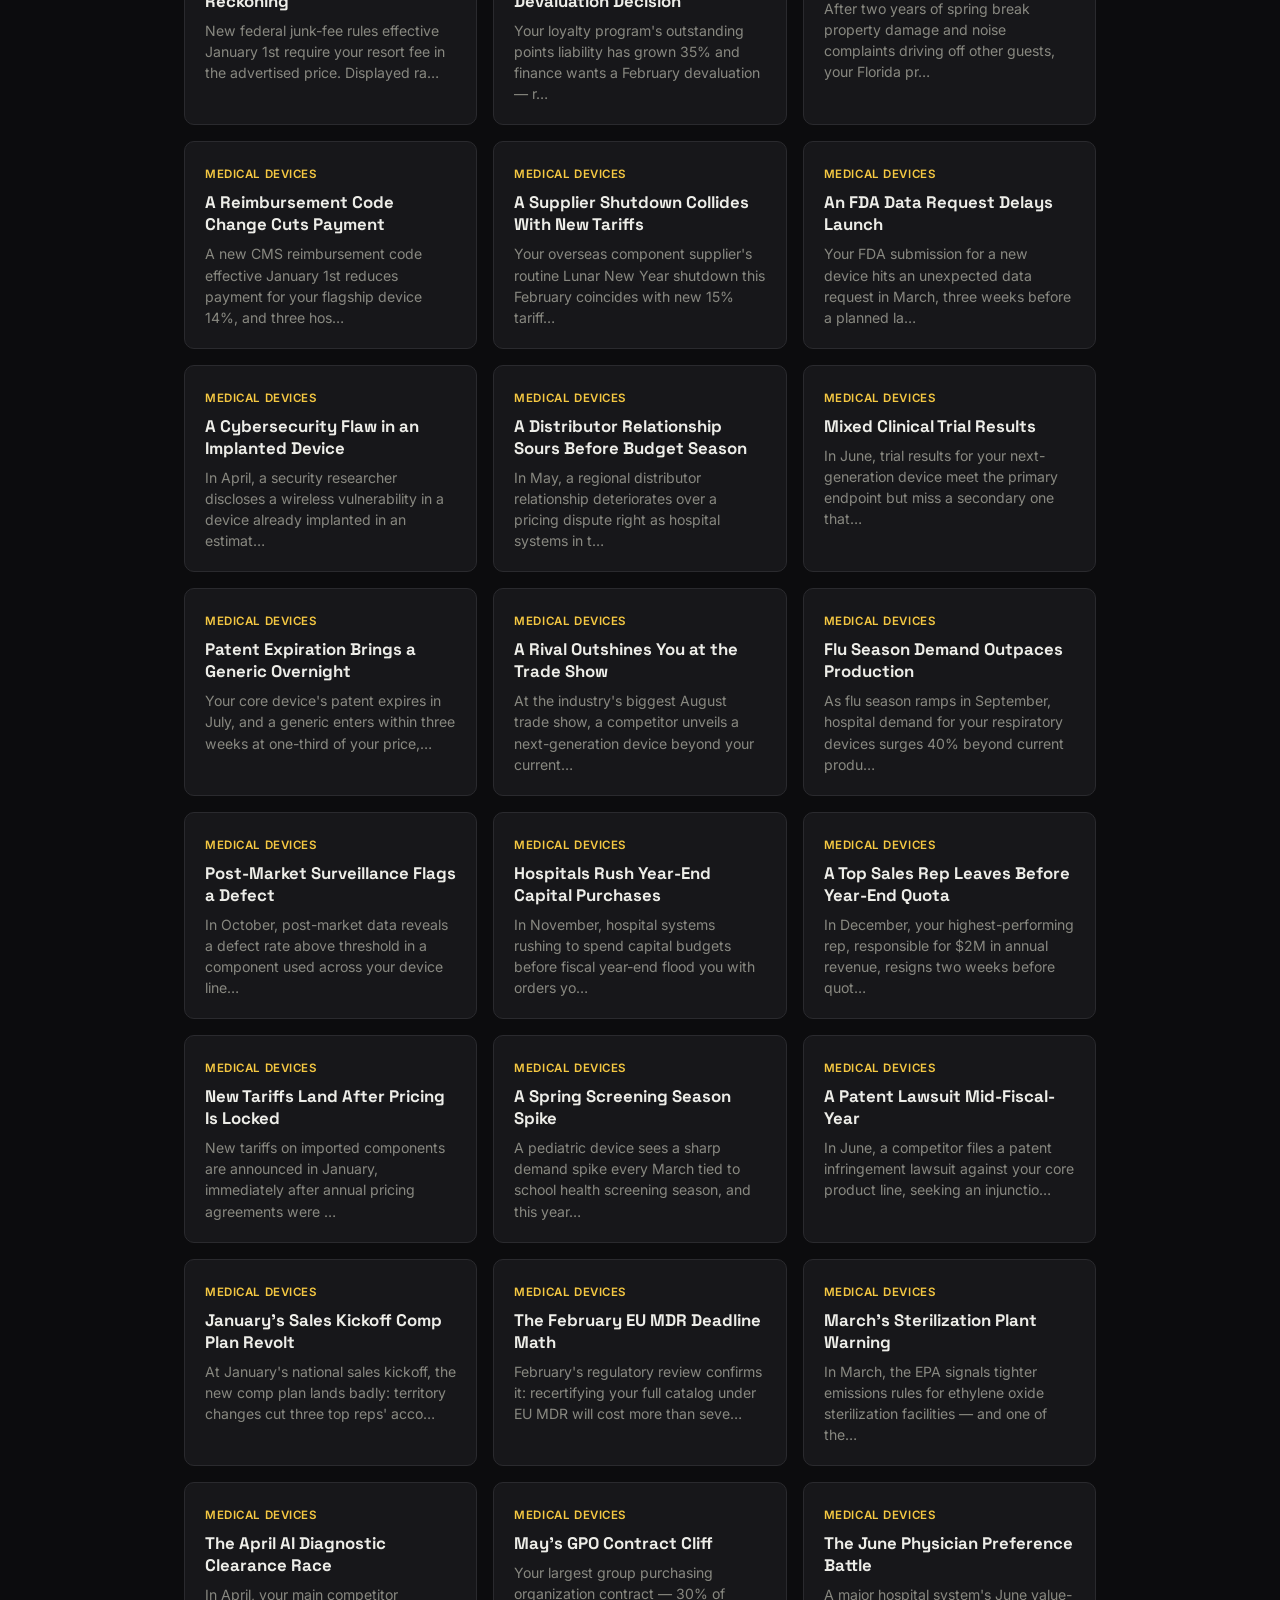
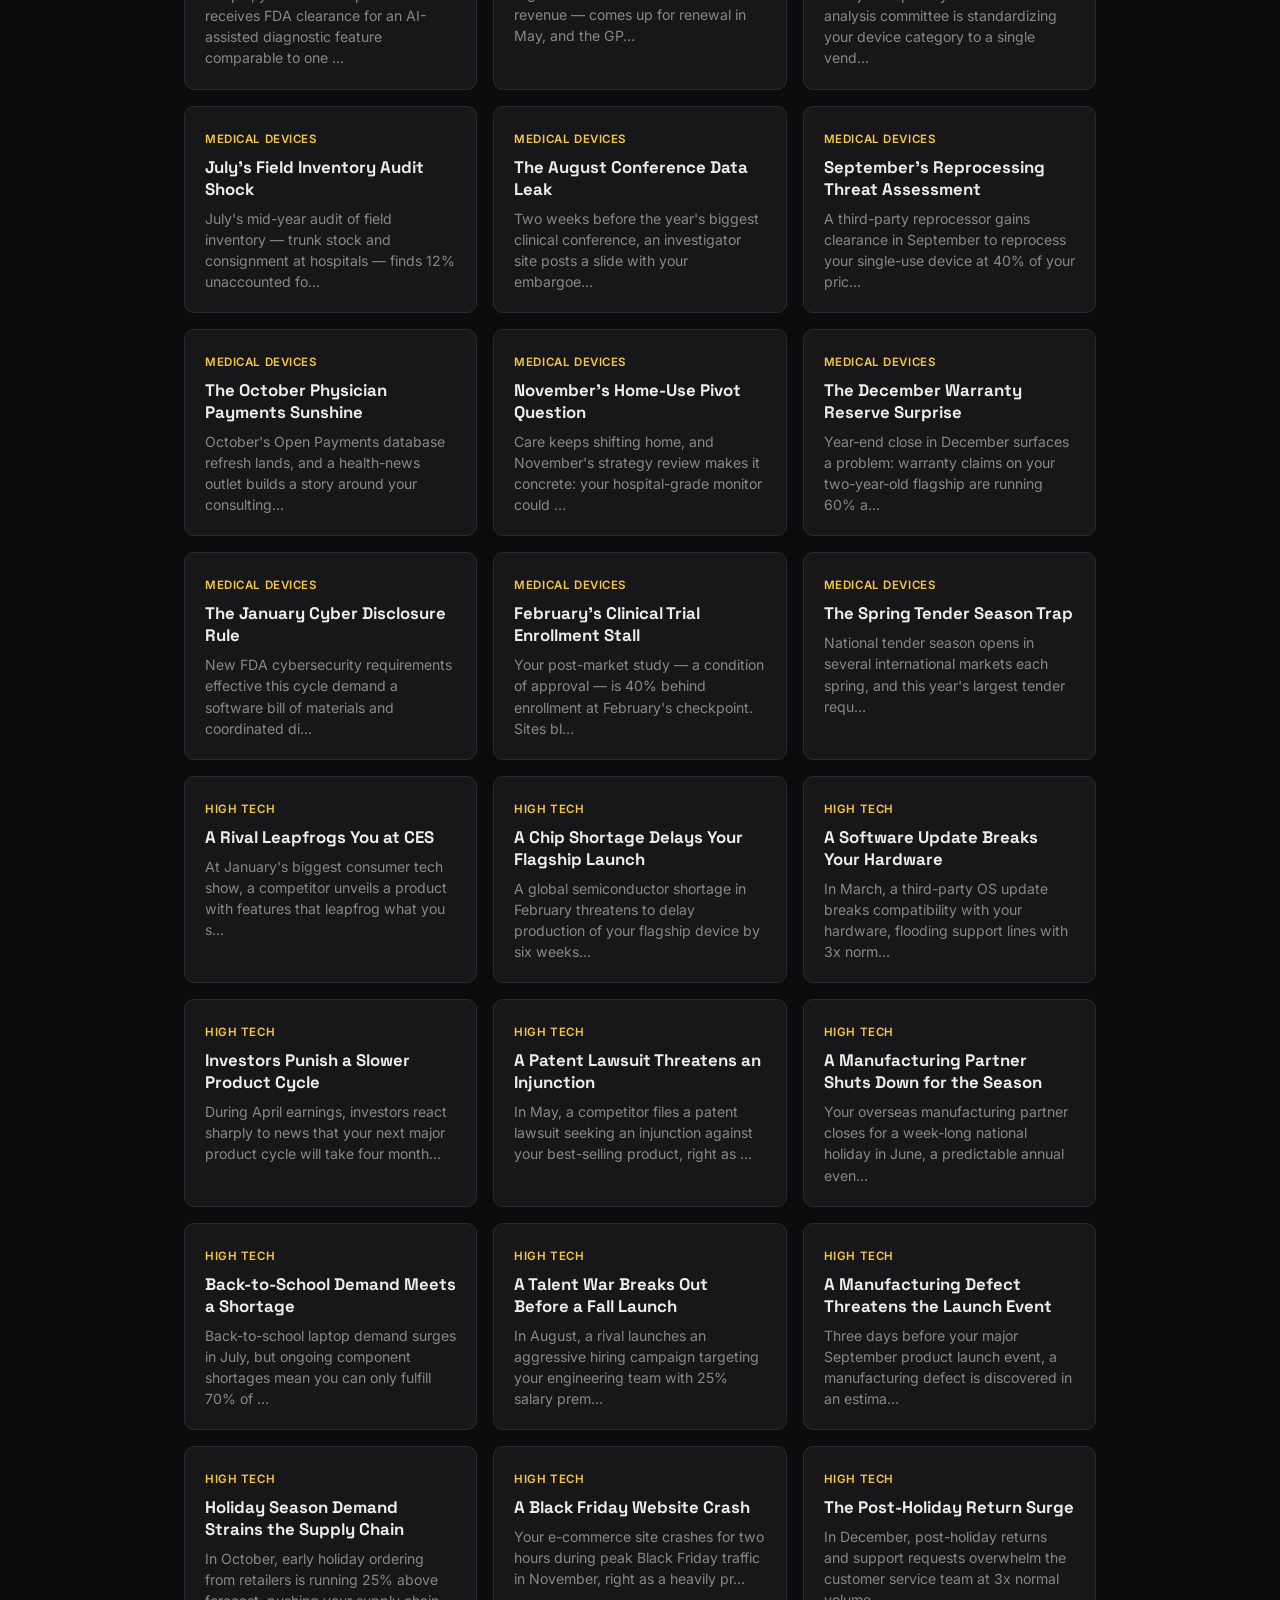
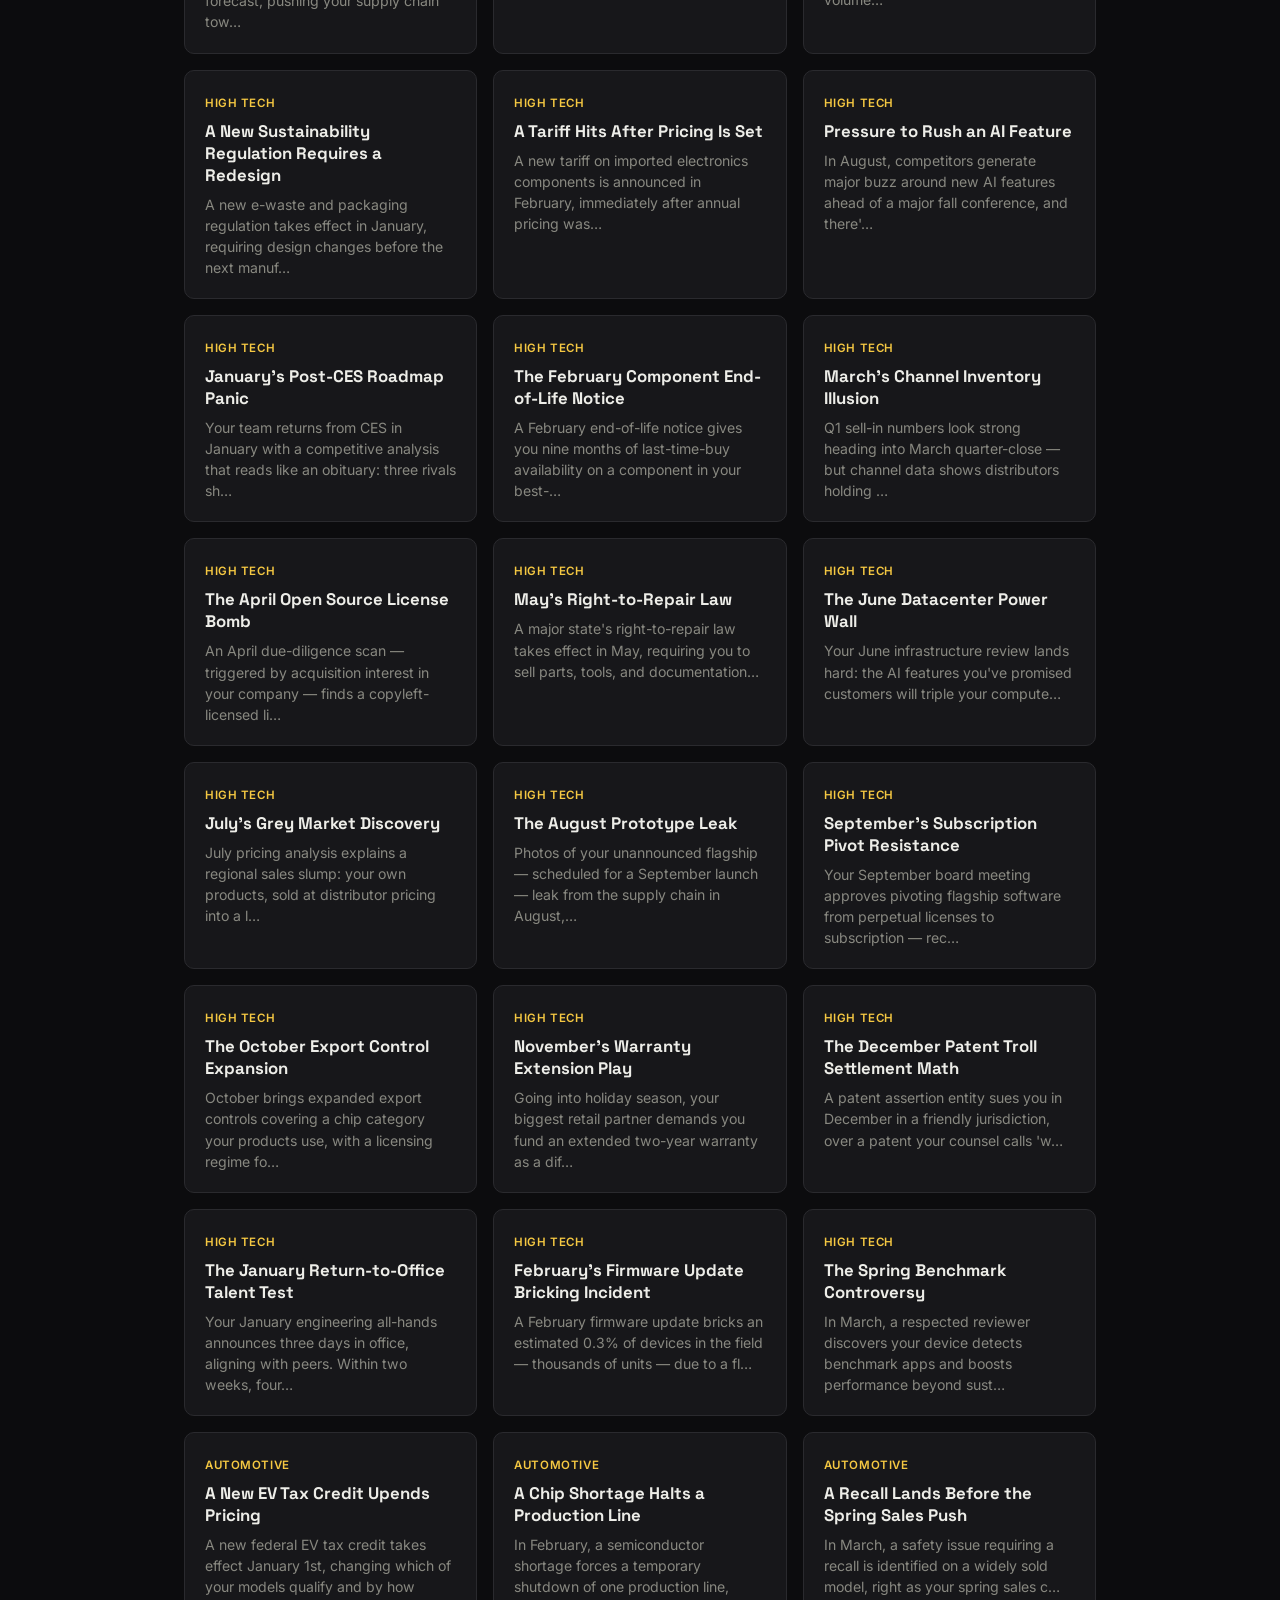
==== commit fef07f77: "Add How to Use SPOD page, PDF download, and book link New pill beside the tagline links to how-to-us" ====
--- a/index.html
+++ b/index.html
@@ -18,7 +18,10 @@
       <a class="pill" href="https://rondimon.com" target="_blank" rel="noopener">Contact the author</a>
     </nav>
     <a class="logo" href="index.html">Scenario Plan <span>of the Day</span></a>
-    <p class="tagline">One strategic exercise. Every business day. Work it through with your team.</p>
+    <div class="tagline-row">
+      <p class="tagline">One strategic exercise. Every business day. Work it through with your team.</p>
+      <a class="pill pill-accent" href="how-to-use.html">How to use SPOD</a>
+    </div>
   </div>
 </header>
 
--- a/assets/style.css
+++ b/assets/style.css
@@ -68,10 +68,28 @@
   color: var(--accent);
 }
 
+.tagline-row {
+  display: flex;
+  align-items: center;
+  flex-wrap: wrap;
+  gap: 14px;
+  margin-top: 10px;
+}
+
 .tagline {
   color: var(--muted);
-  margin: 10px 0 0;
+  margin: 0;
   font-size: 0.95rem;
+}
+
+.pill-accent {
+  border-color: var(--accent);
+  color: var(--accent);
+}
+
+.pill-accent:hover {
+  background: var(--accent);
+  color: var(--bg);
 }
 
 .filter-bar {
@@ -222,3 +240,48 @@
   color: var(--muted);
   font-size: 0.8rem;
 }
+
+.how-to {
+  padding-bottom: 60px;
+}
+
+.how-to h1 {
+  margin: 40px 0 8px;
+  font-size: 1.8rem;
+}
+
+.how-block {
+  margin-top: 36px;
+  padding-top: 28px;
+  border-top: 1px solid var(--border);
+}
+
+.how-block:first-of-type {
+  border-top: none;
+  padding-top: 0;
+}
+
+.how-block h2 {
+  font-size: 1.1rem;
+  margin: 0 0 12px;
+}
+
+.how-block p {
+  color: var(--text);
+  line-height: 1.6;
+}
+
+.how-block ul {
+  padding-left: 20px;
+  line-height: 1.7;
+  color: var(--text);
+}
+
+.how-block ul li {
+  margin-bottom: 6px;
+}
+
+.pill-download {
+  display: inline-block;
+  margin-top: 8px;
+}
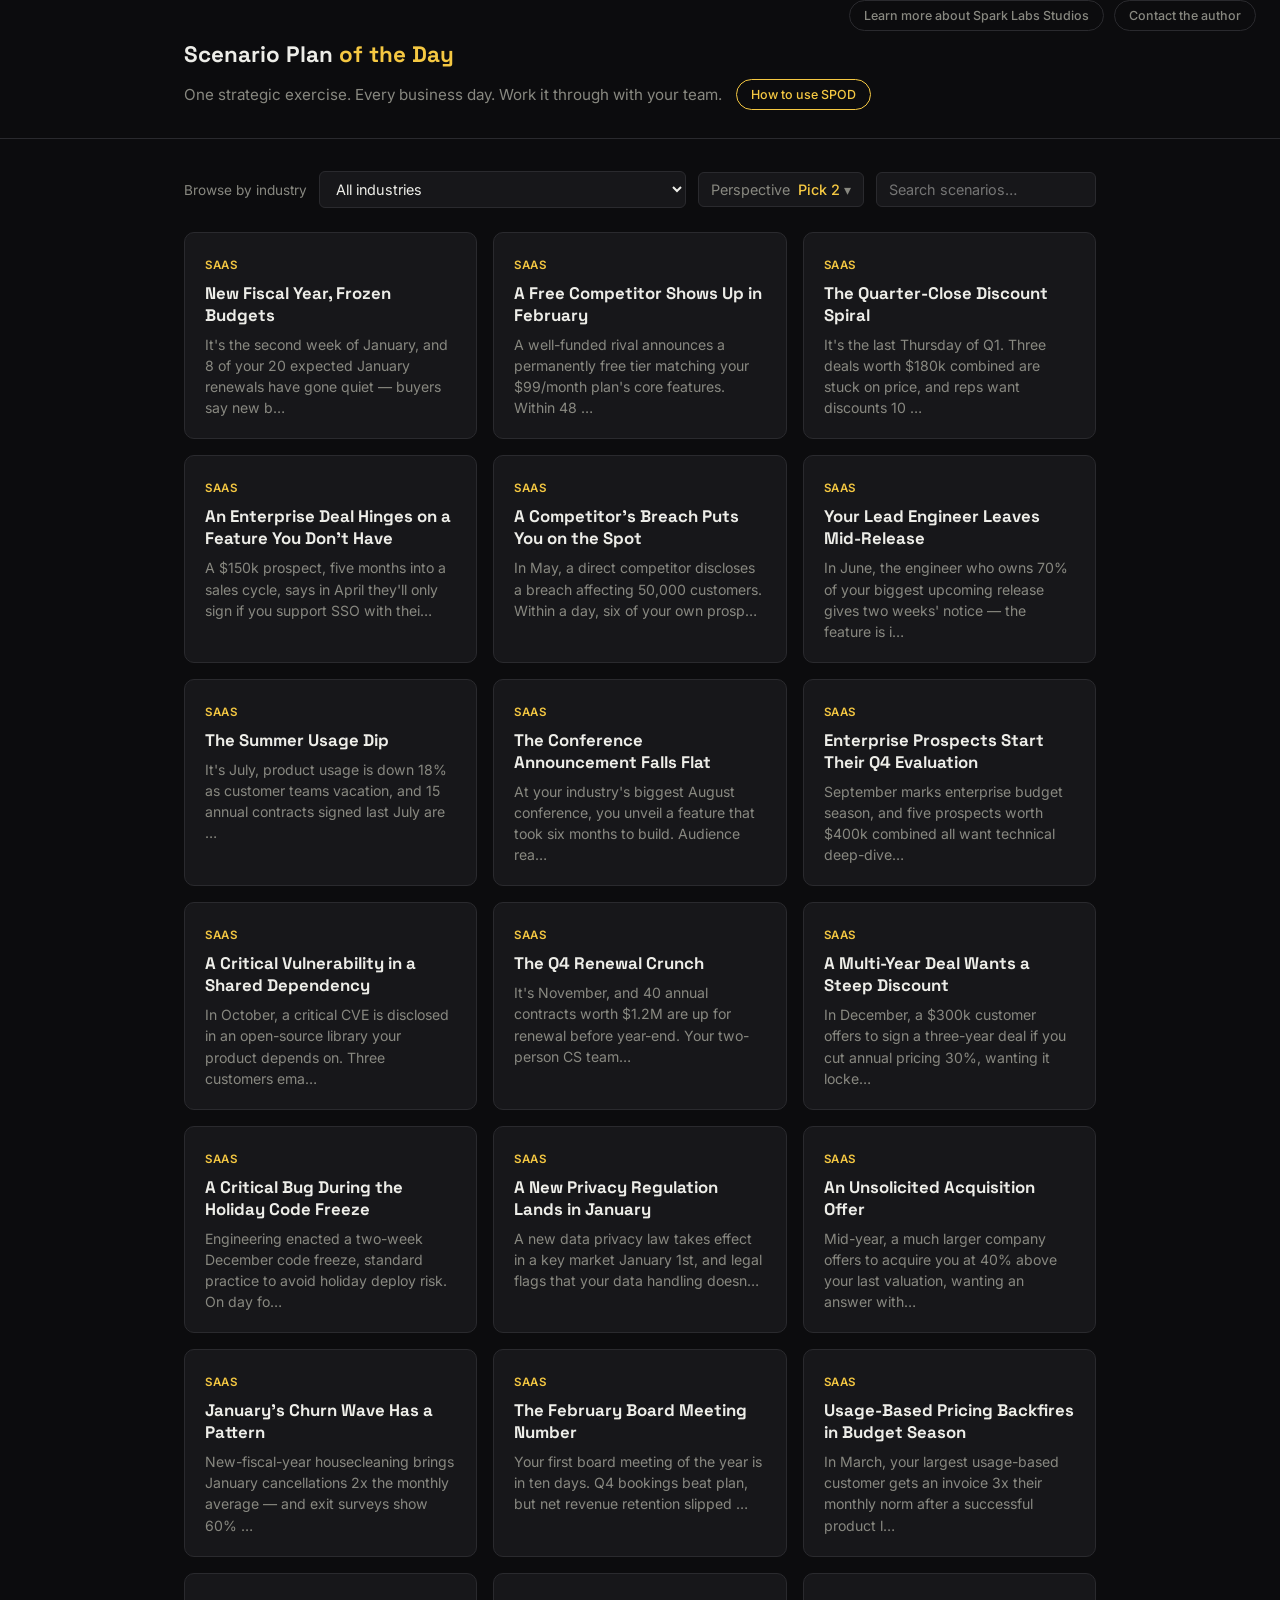
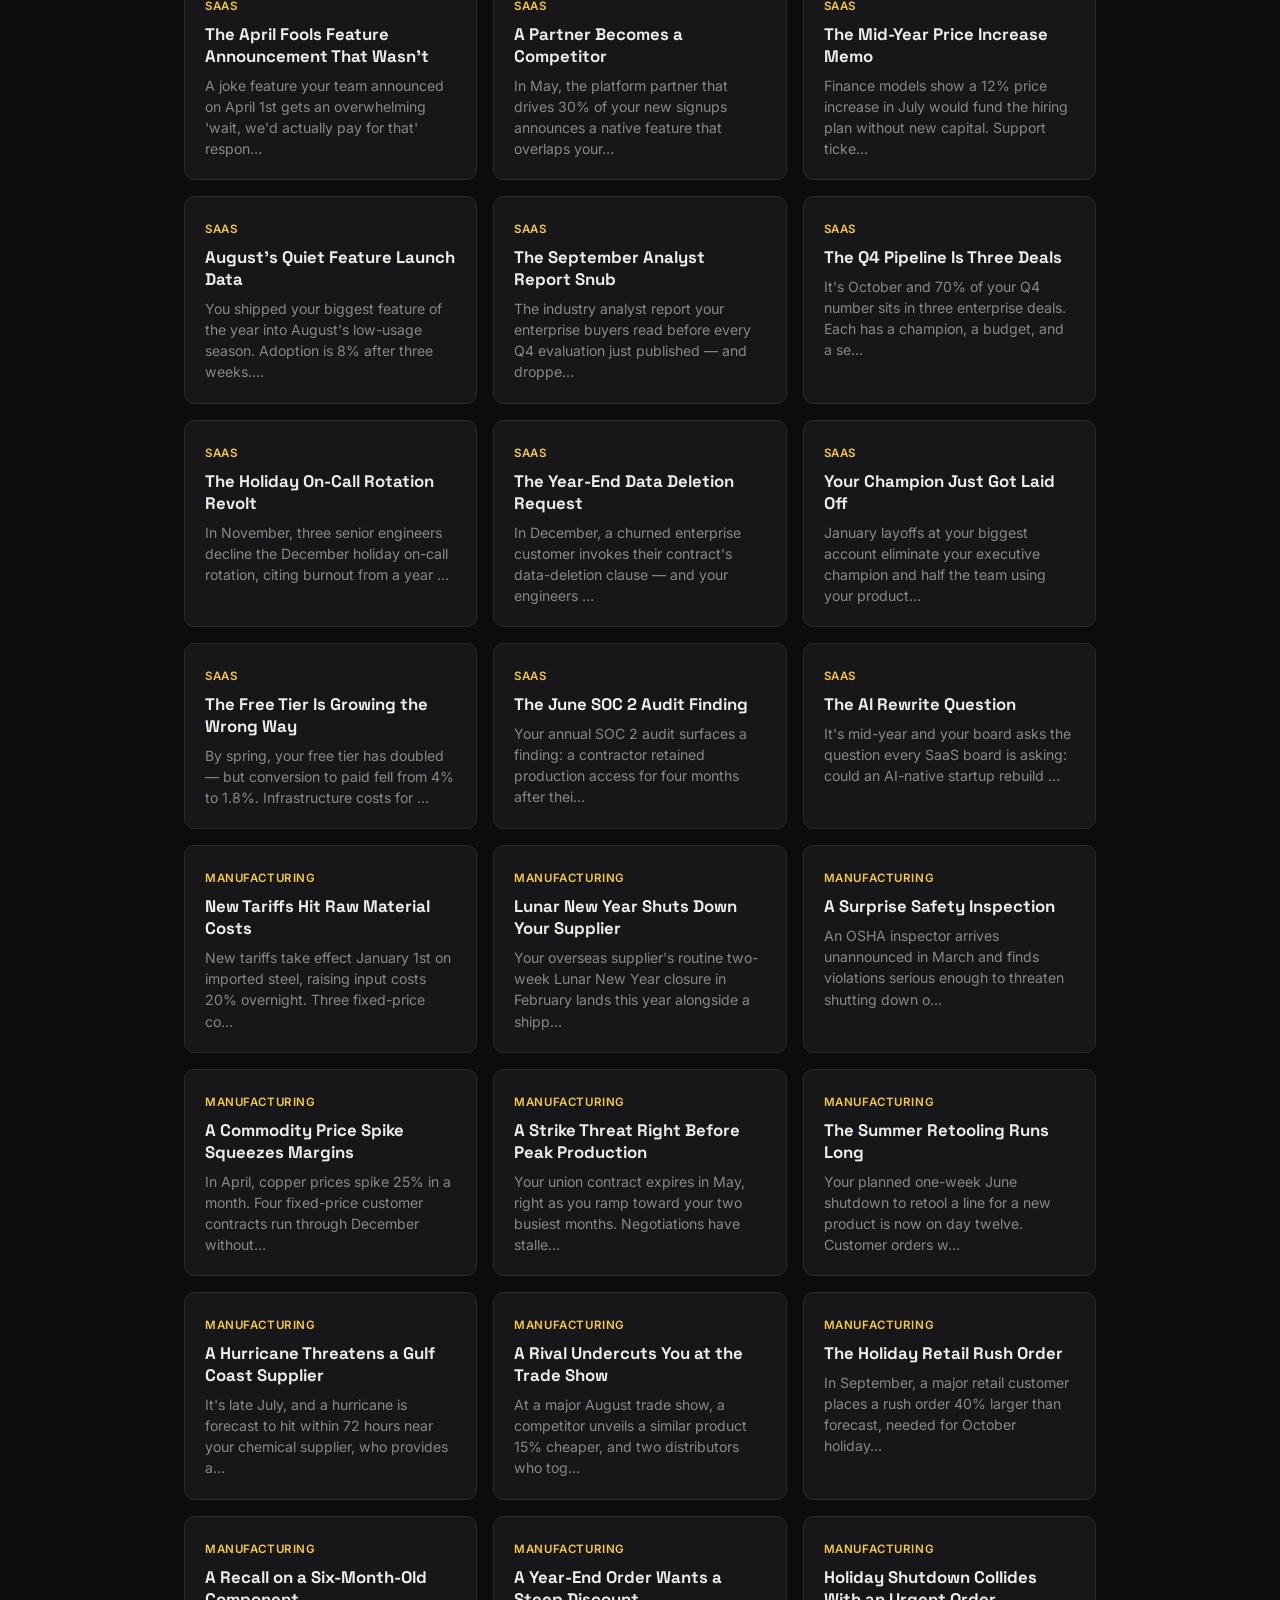
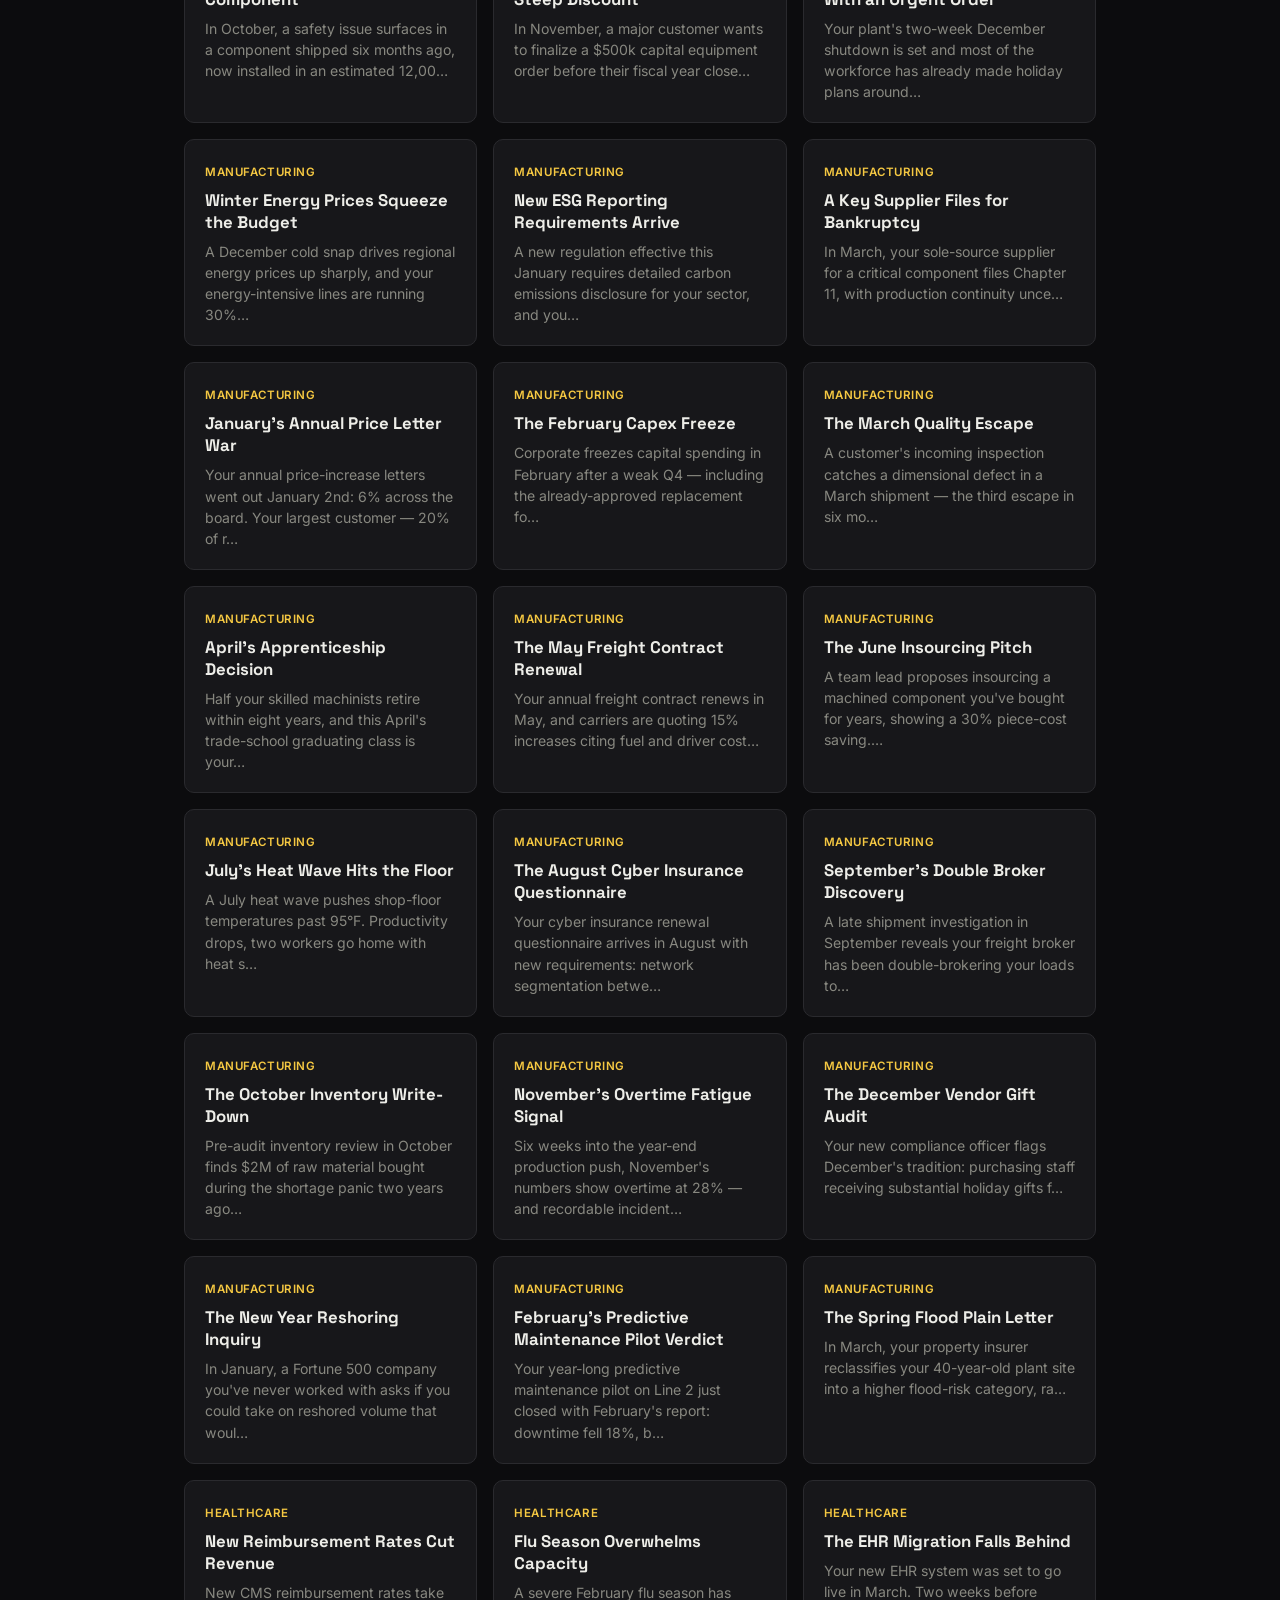
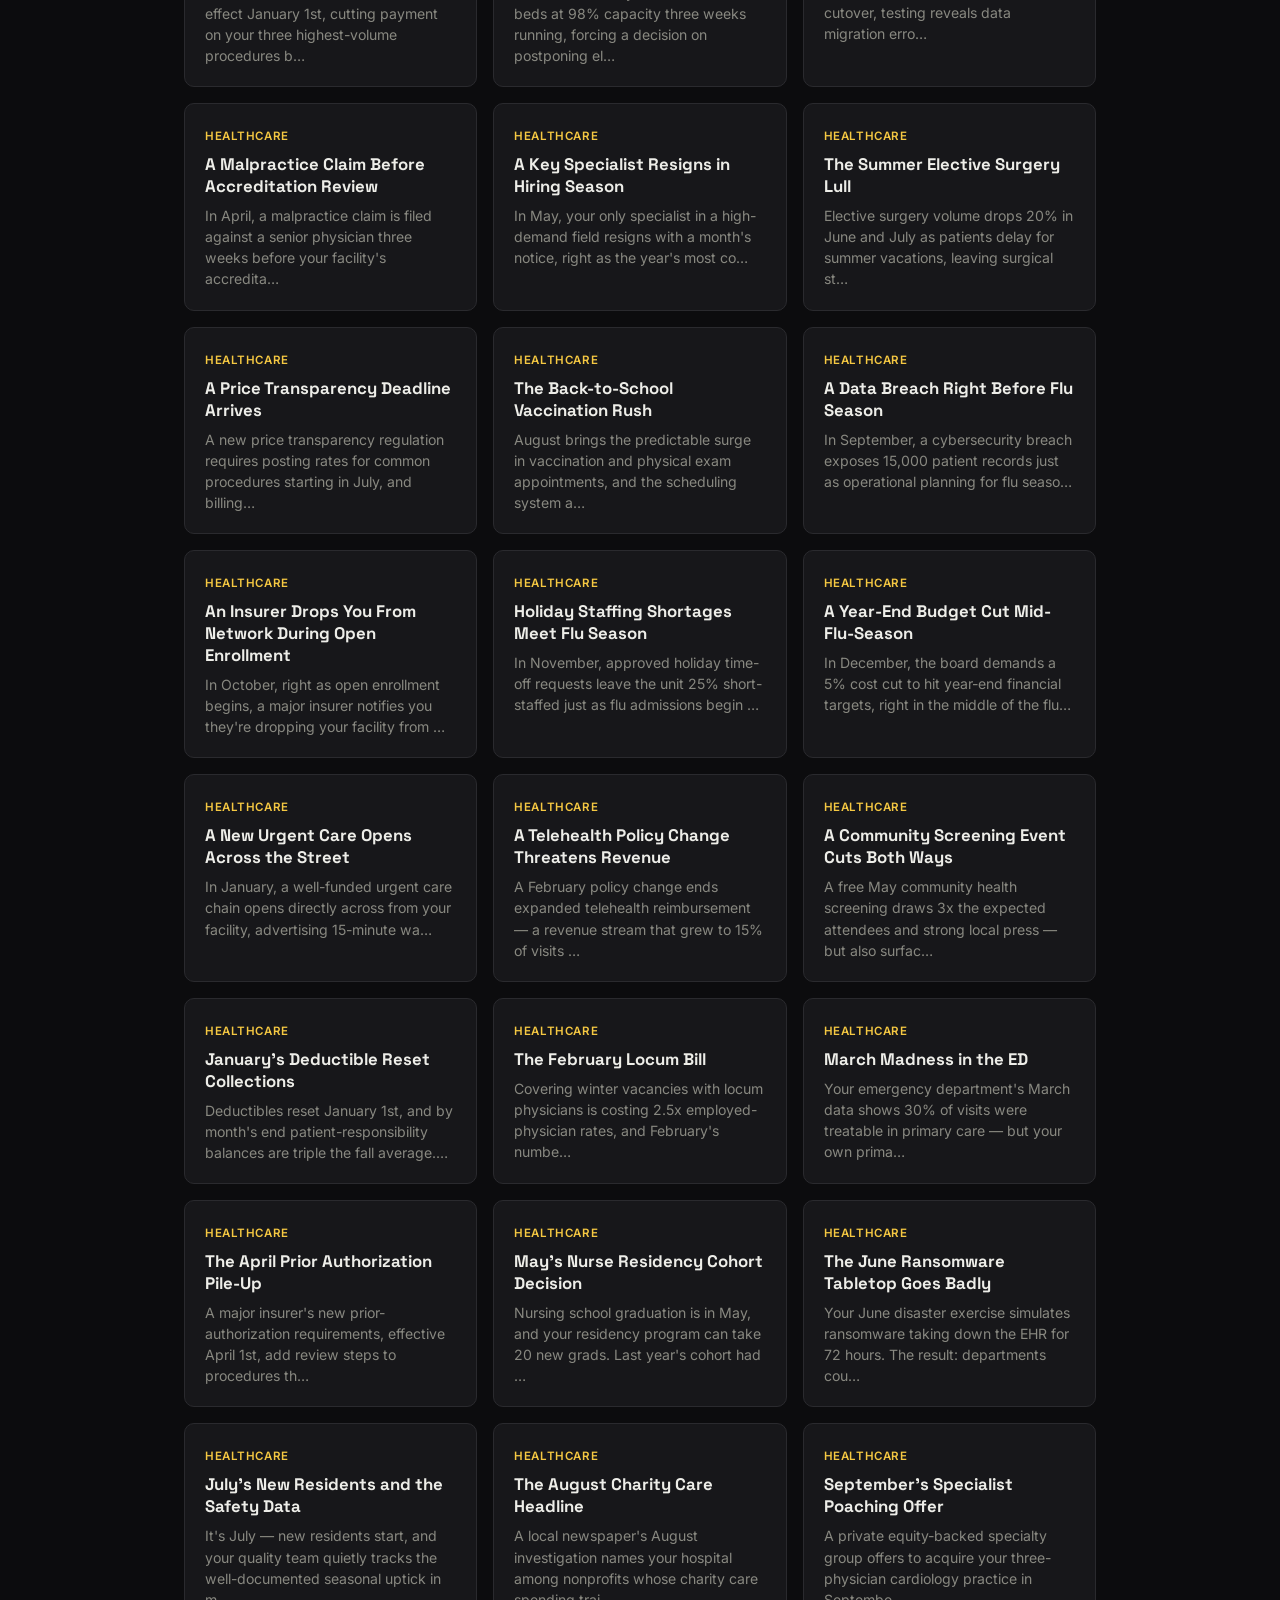
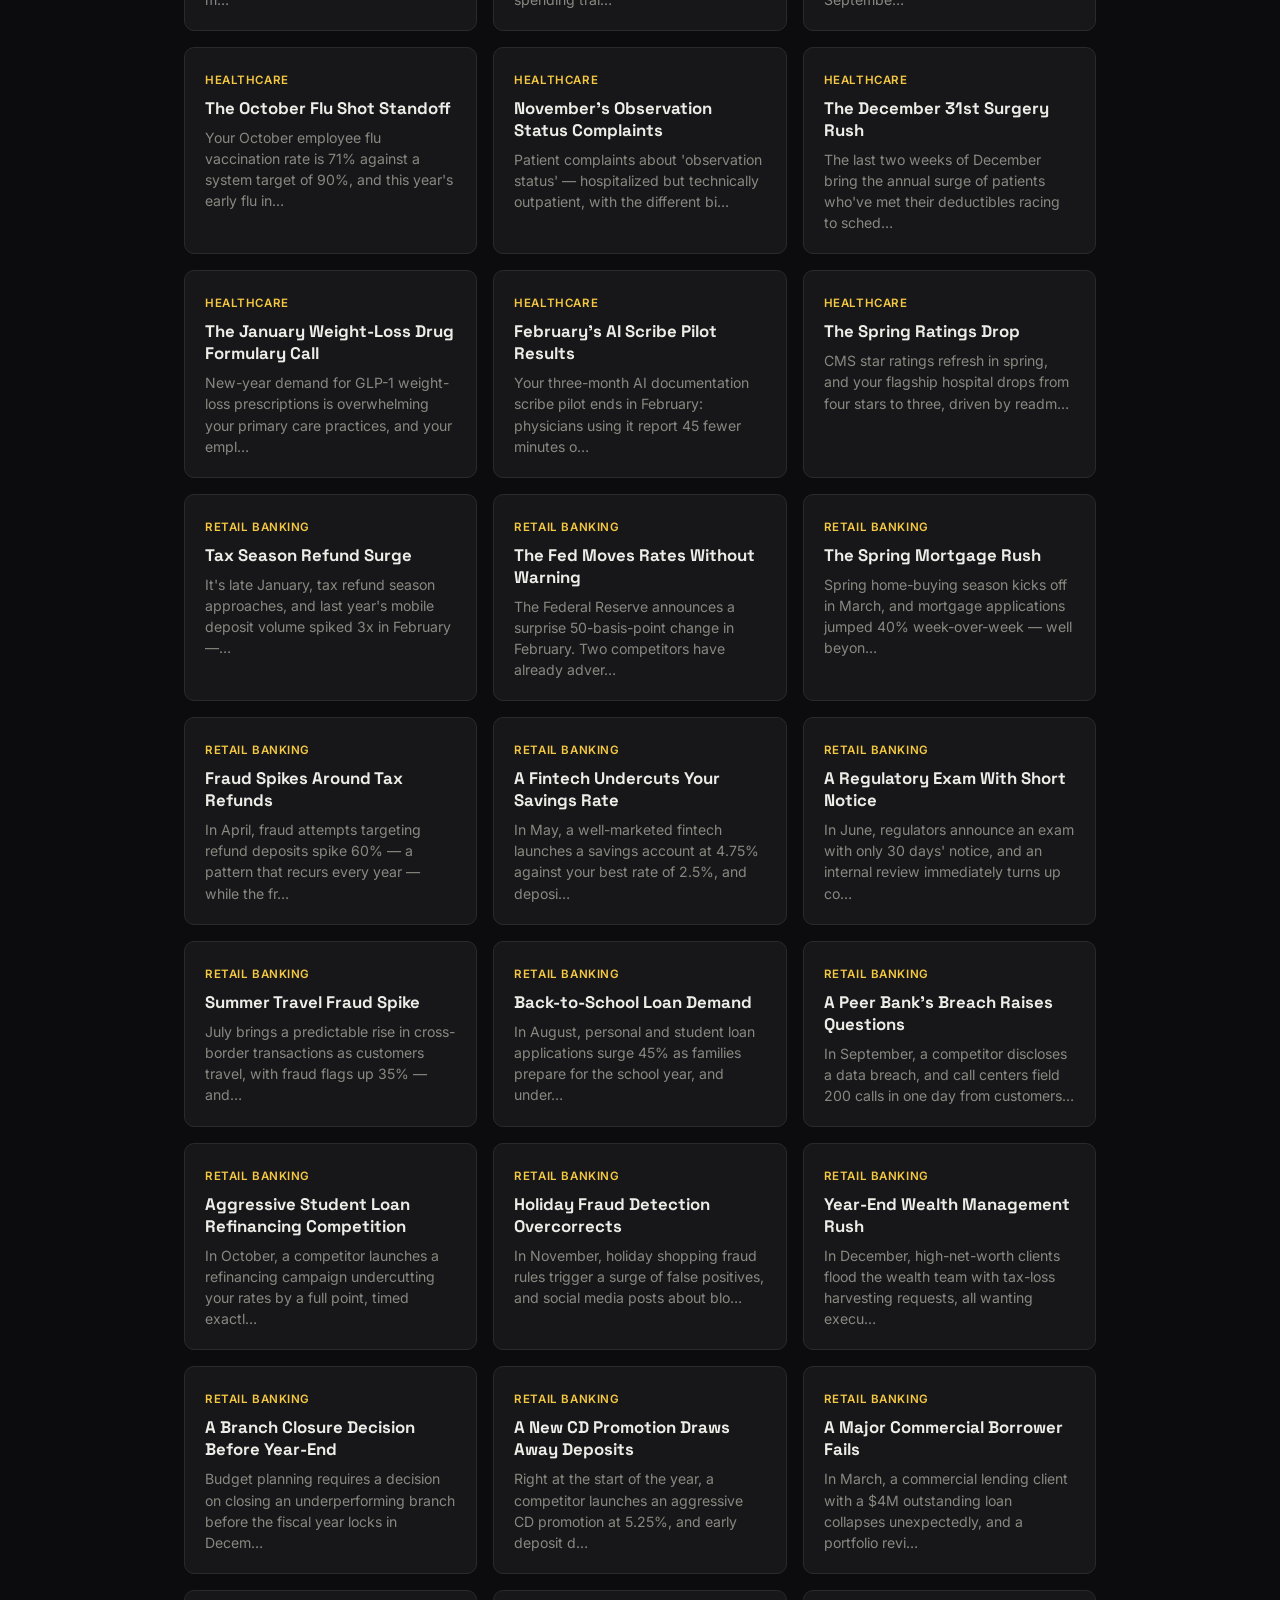
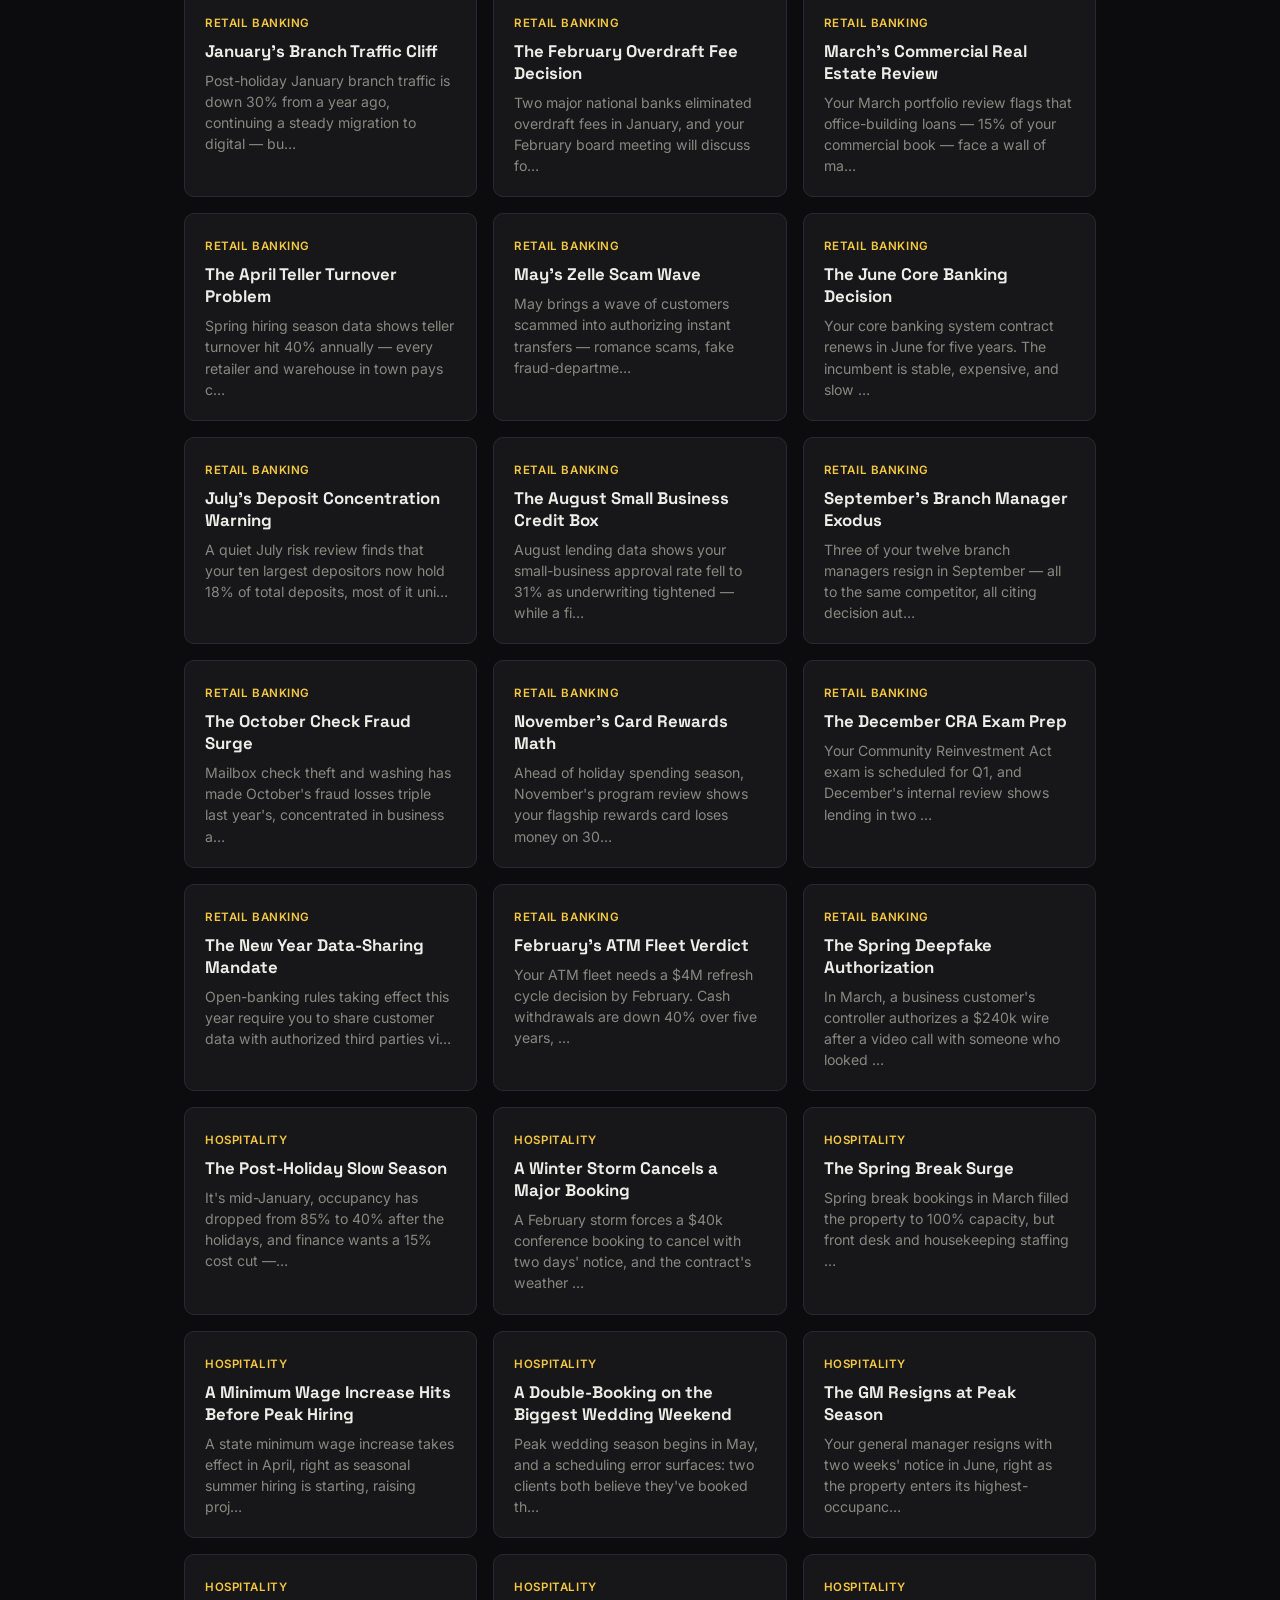
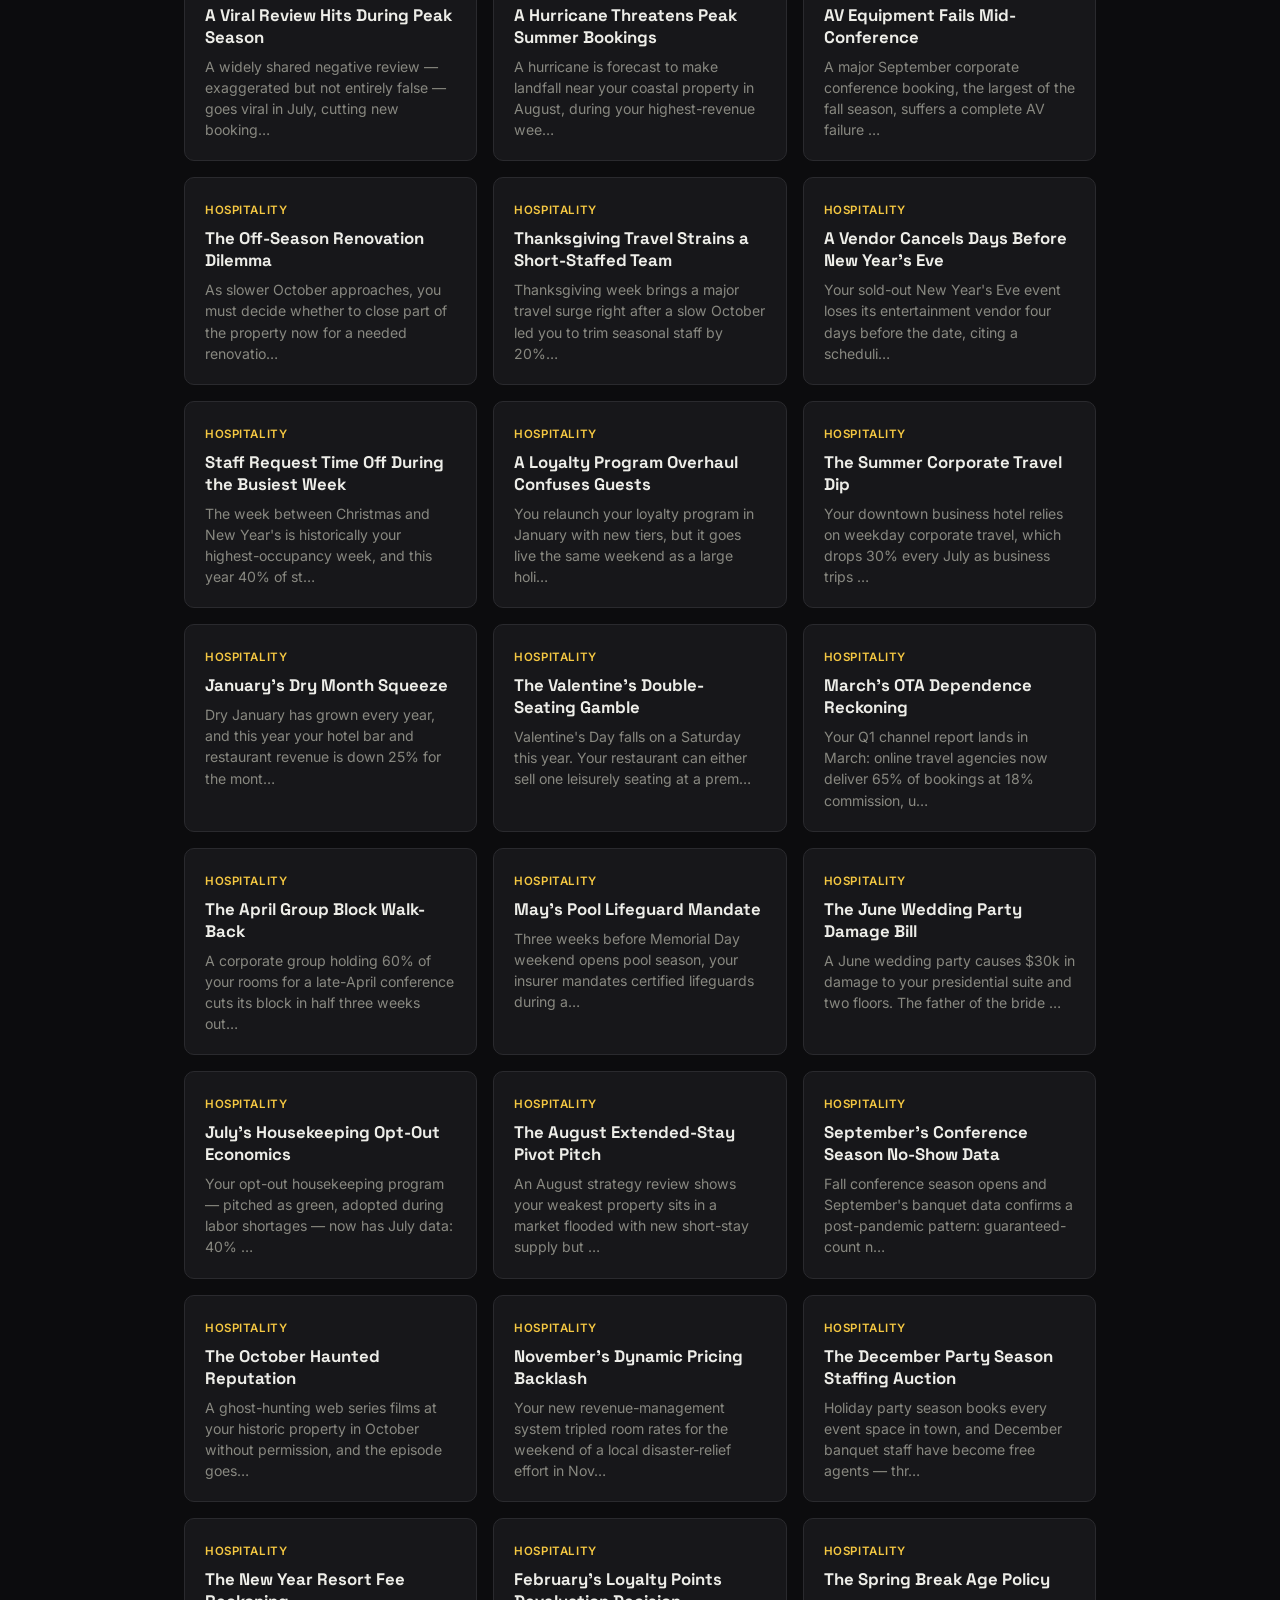
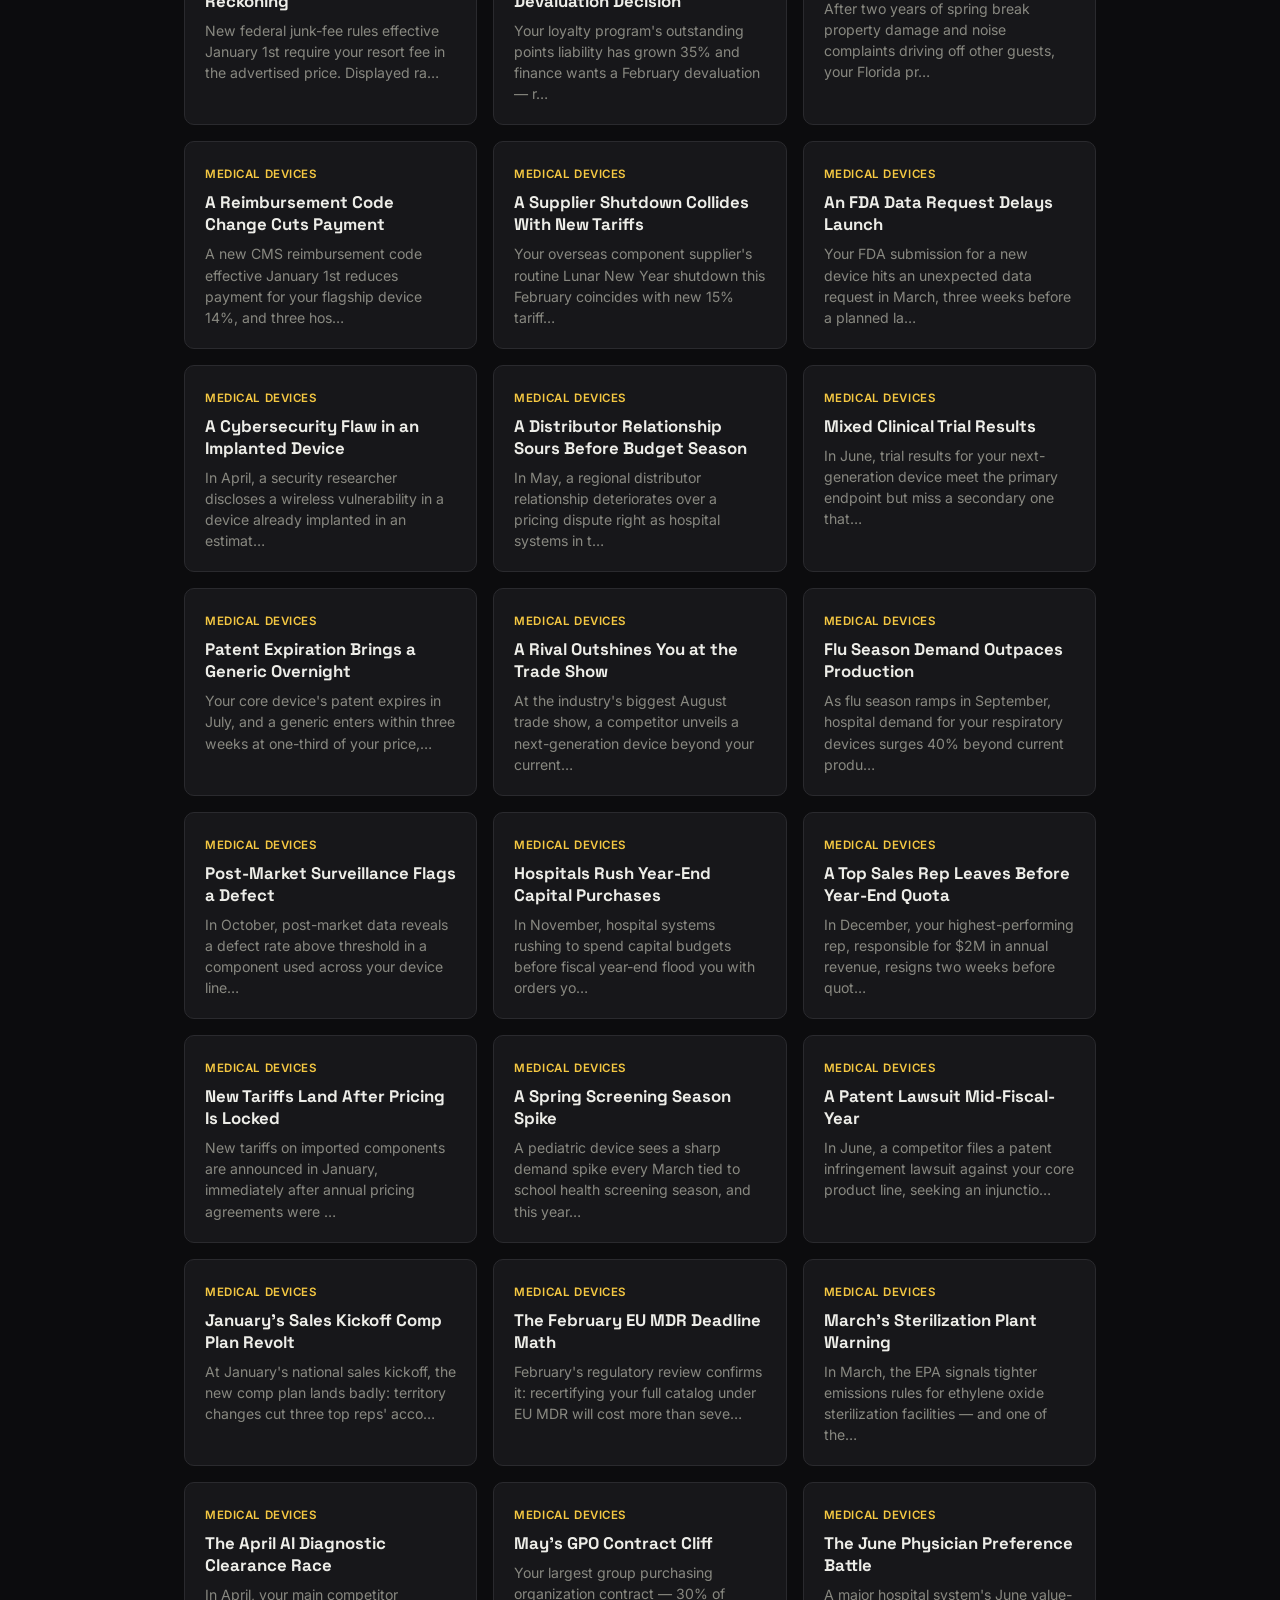
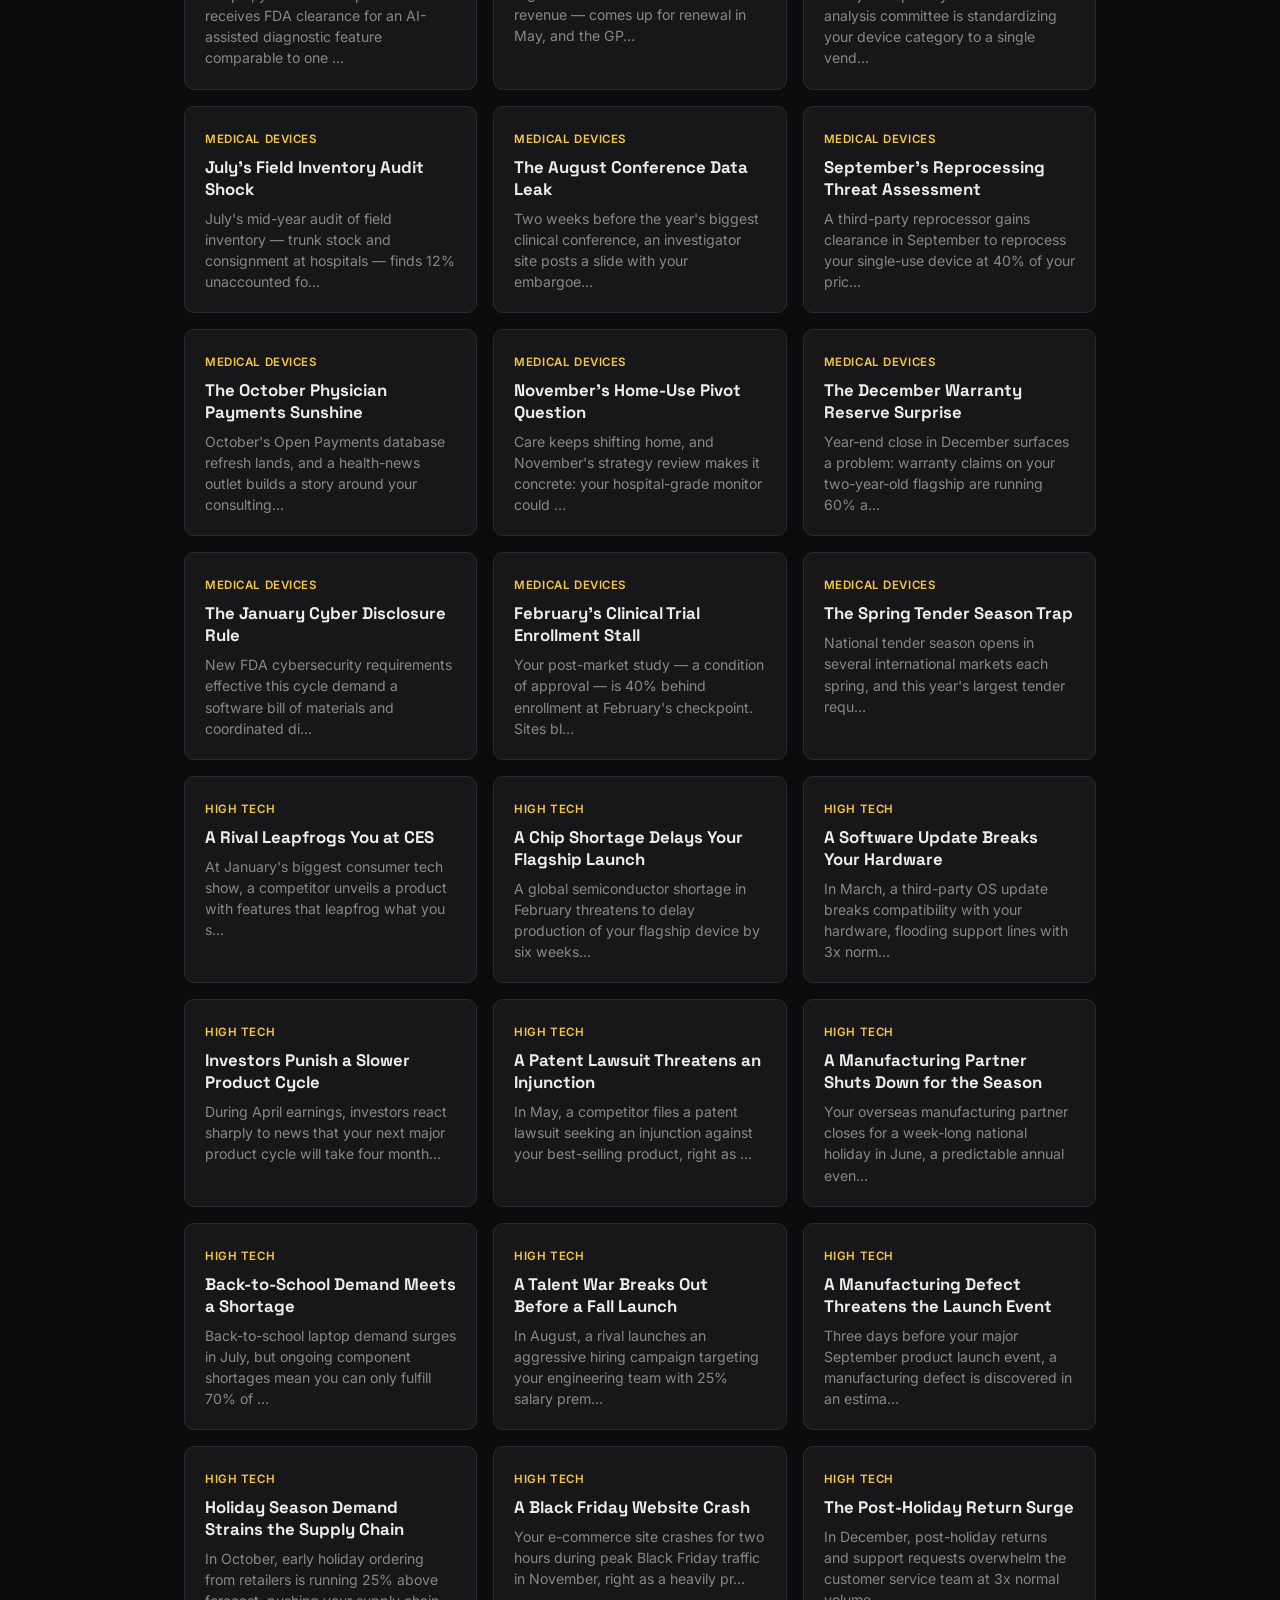
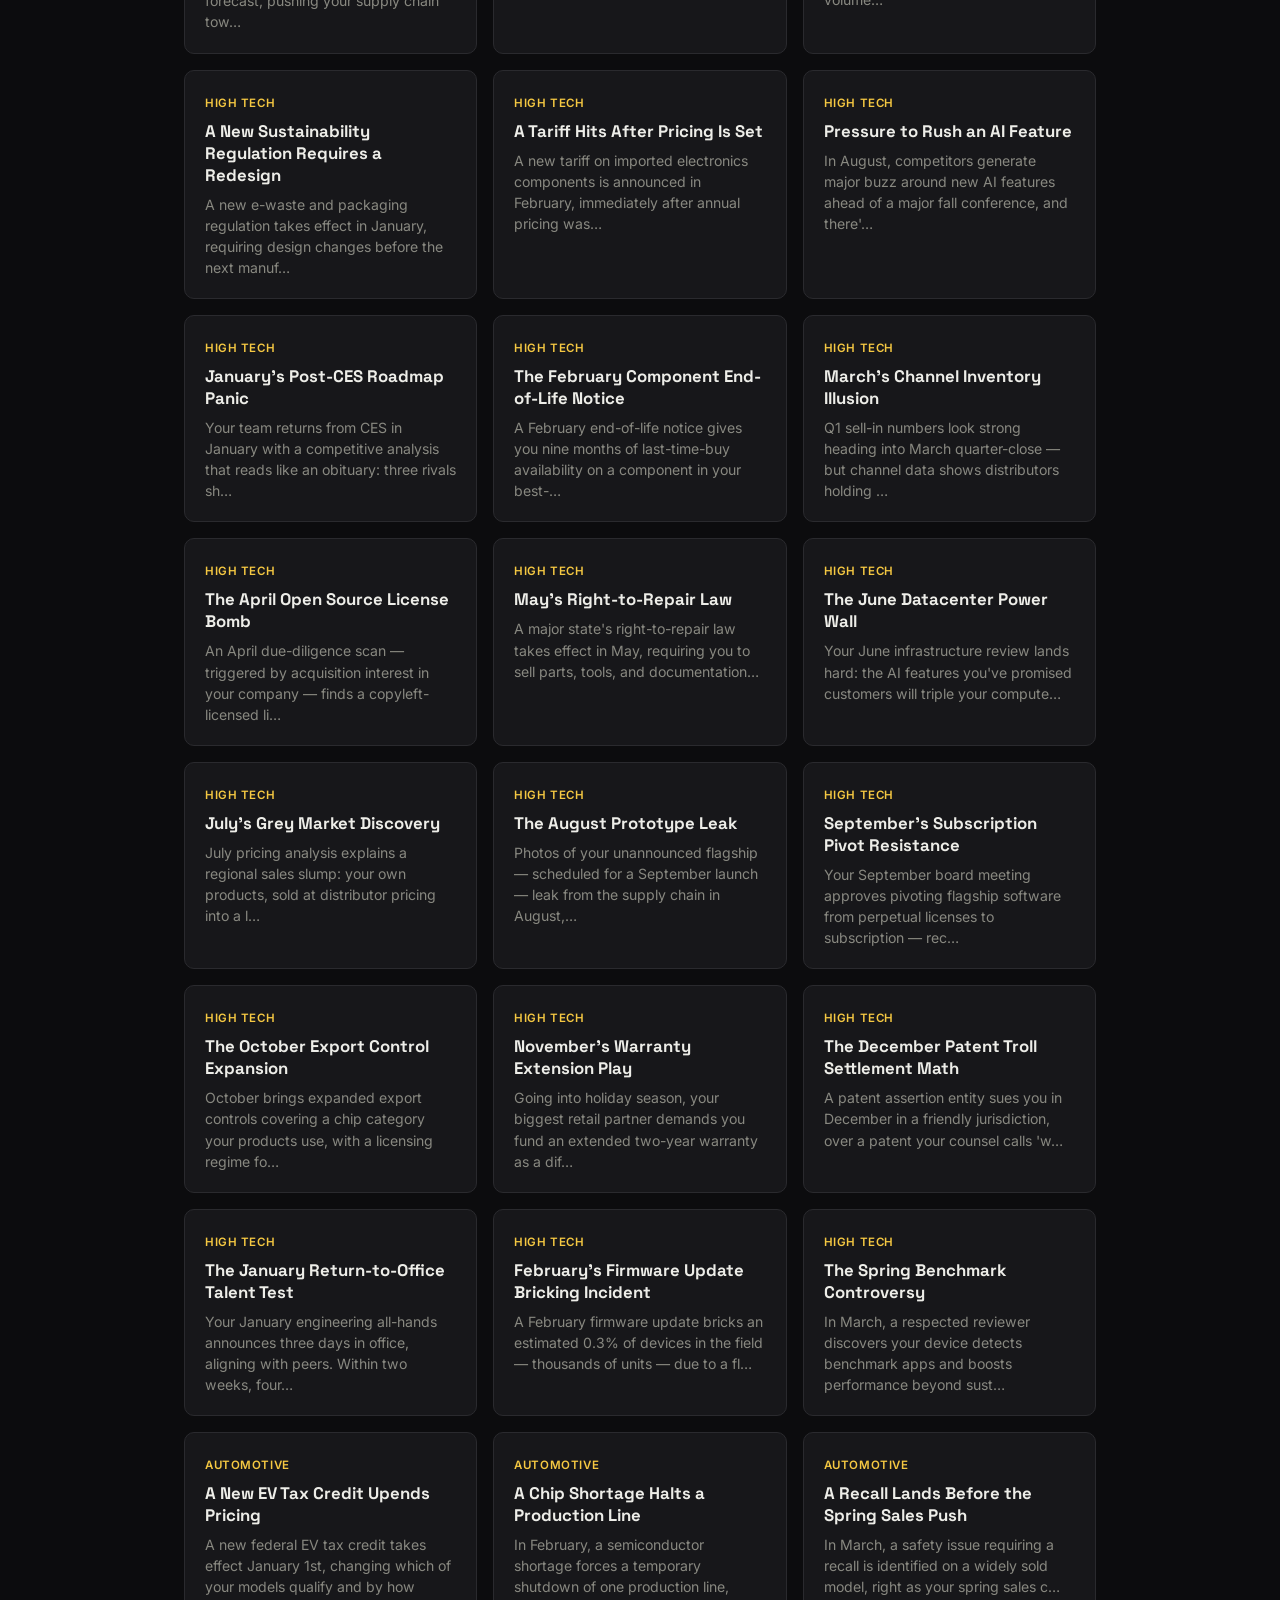
==== commit ab9fa252: "Add Perspective picker and PESTLE 2x2 scenario generator New Perspective dropdown beside Industry: p" ====
--- a/index.html
+++ b/index.html
@@ -31,8 +31,26 @@
     <select id="industry-select">
       <option value="all">All industries</option>
     </select>
+    <div class="perspective" id="perspective">
+      <button type="button" id="perspective-btn" class="perspective-btn" aria-haspopup="true" aria-expanded="false" aria-controls="perspective-panel">
+        <span class="perspective-btn-label">Perspective</span>
+        <span class="perspective-btn-value" id="perspective-summary">Pick 2</span>
+      </button>
+      <div id="perspective-panel" class="perspective-panel hidden" role="group" aria-label="Perspective: pick 2">
+        <p class="perspective-help">Pick <strong>2</strong> forces. We'll build a 2&times;2 of futures for your industry, where each force either gets better or worse.</p>
+        <div id="perspective-options" class="perspective-options"></div>
+        <div class="perspective-footer">
+          <button type="button" id="perspective-reroll" class="link-btn hidden">Re-roll Random</button>
+          <button type="button" id="perspective-clear" class="link-btn">Clear</button>
+        </div>
+      </div>
+    </div>
     <input id="search-input" type="search" placeholder="Search scenarios…">
   </section>
+
+  <p id="perspective-hint" class="perspective-hint hidden"></p>
+
+  <section id="matrix-view" class="matrix-view hidden"></section>
 
   <section id="scenario-list" class="scenario-list">
     <!-- populated by app.js -->
@@ -56,6 +74,8 @@
   </div>
 </footer>
 
+<script src="data/scenarios.js"></script>
+<script src="data/perspectives.js"></script>
 <script src="assets/app.js"></script>
 </body>
 </html>
--- a/assets/style.css
+++ b/assets/style.css
@@ -271,17 +271,310 @@
   line-height: 1.6;
 }
 
-.how-block ul {
+.how-block ul,
+.how-block ol {
   padding-left: 20px;
   line-height: 1.7;
   color: var(--text);
 }
 
-.how-block ul li {
+.how-block ul li,
+.how-block ol li {
   margin-bottom: 6px;
+}
+
+.how-block h3 {
+  margin: 28px 0 8px;
+  font-size: 0.95rem;
+  color: var(--accent);
+}
+
+.how-matrix {
+  margin: 18px 0 22px;
+}
+
+.how-quad {
+  background: var(--panel);
+  border: 1px solid var(--border);
+  border-radius: 10px;
+  padding: 18px;
+}
+
+.how-quad .industry-tag {
+  display: inline-block;
+  color: var(--accent);
+  font-size: 0.72rem;
+  font-weight: 600;
+  text-transform: uppercase;
+  letter-spacing: 0.05em;
+}
+
+.how-quad h4 {
+  margin: 4px 0 8px;
+  font-family: 'Space Grotesk', sans-serif;
+  font-size: 1rem;
+}
+
+.how-quad p {
+  margin: 0;
+  color: var(--muted);
+  font-size: 0.88rem;
+  line-height: 1.5;
+}
+
+.how-note {
+  color: var(--muted);
+  font-size: 0.88rem;
+}
+
+.framework-grid {
+  display: grid;
+  grid-template-columns: repeat(auto-fill, minmax(240px, 1fr));
+  gap: 14px;
+  margin: 18px 0;
+}
+
+.framework-card {
+  background: var(--panel);
+  border: 1px solid var(--border);
+  border-radius: 10px;
+  padding: 18px;
+}
+
+.framework-card h3 {
+  margin: 0 0 8px;
+  font-size: 0.95rem;
+  color: #E8823C;
+}
+
+.framework-card p {
+  color: var(--muted);
+  font-size: 0.86rem;
+  line-height: 1.55;
+  margin: 0;
+}
+
+.framework-card a {
+  color: var(--accent);
 }
 
 .pill-download {
   display: inline-block;
   margin-top: 8px;
 }
+
+.hidden {
+  display: none !important;
+}
+
+.perspective {
+  position: relative;
+}
+
+.perspective-btn {
+  display: flex;
+  align-items: center;
+  gap: 8px;
+  background: var(--panel);
+  border: 1px solid var(--border);
+  color: var(--text);
+  padding: 8px 12px;
+  border-radius: 6px;
+  font-family: inherit;
+  font-size: 0.9rem;
+  cursor: pointer;
+}
+
+.perspective-btn:hover,
+.perspective-btn.is-active,
+.perspective-btn[aria-expanded="true"] {
+  border-color: var(--accent);
+}
+
+.perspective-btn-label {
+  color: var(--muted);
+}
+
+.perspective-btn-value {
+  color: var(--accent);
+  font-weight: 500;
+}
+
+.perspective-btn-value::after {
+  content: ' ▾';
+  color: var(--muted);
+}
+
+.perspective-panel {
+  position: absolute;
+  top: calc(100% + 8px);
+  left: 0;
+  z-index: 5;
+  width: 320px;
+  max-width: calc(100vw - 48px);
+  background: var(--panel);
+  border: 1px solid var(--border);
+  border-radius: 10px;
+  padding: 16px;
+  box-shadow: 0 12px 32px rgba(0, 0, 0, 0.5);
+}
+
+.perspective-help {
+  margin: 0 0 12px;
+  font-size: 0.82rem;
+  line-height: 1.5;
+  color: var(--muted);
+}
+
+.perspective-help strong {
+  color: var(--accent);
+}
+
+.perspective-options {
+  display: flex;
+  flex-direction: column;
+  gap: 2px;
+}
+
+.perspective-option {
+  display: flex;
+  align-items: flex-start;
+  gap: 10px;
+  padding: 8px;
+  border-radius: 6px;
+  cursor: pointer;
+}
+
+.perspective-option:hover {
+  background: rgba(255, 255, 255, 0.04);
+}
+
+.filter-bar .perspective-option input {
+  flex: none;
+  min-width: 0;
+  width: 16px;
+  height: 16px;
+  padding: 0;
+  margin: 2px 0 0;
+  accent-color: var(--accent);
+}
+
+.perspective-option.is-disabled {
+  opacity: 0.4;
+  cursor: not-allowed;
+}
+
+.perspective-option-text {
+  display: flex;
+  flex-direction: column;
+}
+
+.perspective-option-label {
+  font-size: 0.9rem;
+  font-weight: 500;
+}
+
+.perspective-option-blurb {
+  font-size: 0.75rem;
+  color: var(--muted);
+}
+
+.perspective-footer {
+  display: flex;
+  justify-content: space-between;
+  margin-top: 10px;
+  padding-top: 10px;
+  border-top: 1px solid var(--border);
+}
+
+.link-btn {
+  background: none;
+  border: none;
+  padding: 0;
+  color: var(--accent);
+  font-family: inherit;
+  font-size: 0.8rem;
+  cursor: pointer;
+}
+
+.link-btn:hover {
+  text-decoration: underline;
+}
+
+.perspective-hint {
+  margin: -8px 0 20px;
+  font-size: 0.85rem;
+  color: var(--accent);
+}
+
+.filter-bar #search-input:disabled {
+  opacity: 0.5;
+  cursor: not-allowed;
+}
+
+.matrix-view {
+  padding-bottom: 60px;
+}
+
+.matrix-head h2 {
+  margin: 0 0 6px;
+  font-size: 1.2rem;
+}
+
+.matrix-head p {
+  margin: 0;
+  color: var(--muted);
+  font-size: 0.9rem;
+}
+
+.matrix-actions {
+  display: flex;
+  gap: 18px;
+  margin: 12px 0 20px;
+}
+
+.matrix {
+  display: grid;
+  grid-template-columns: 110px 1fr 1fr;
+  gap: 16px;
+}
+
+.matrix-col-head,
+.matrix-row-head {
+  display: flex;
+  align-items: center;
+  color: var(--muted);
+  font-size: 0.78rem;
+  font-weight: 600;
+  text-transform: uppercase;
+  letter-spacing: 0.05em;
+}
+
+.matrix-col-head {
+  justify-content: center;
+}
+
+.matrix-card p {
+  line-height: 1.55;
+}
+
+.matrix-bb { border-top: 3px solid #5DBB7A; }
+.matrix-ww { border-top: 3px solid #D9604C; }
+.matrix-wb,
+.matrix-bw { border-top: 3px solid var(--accent); }
+
+@media (max-width: 720px) {
+  .matrix {
+    grid-template-columns: 1fr;
+  }
+
+  .matrix-corner,
+  .matrix-col-head,
+  .matrix-row-head {
+    display: none;
+  }
+
+  .perspective-panel {
+    left: 0;
+  }
+}
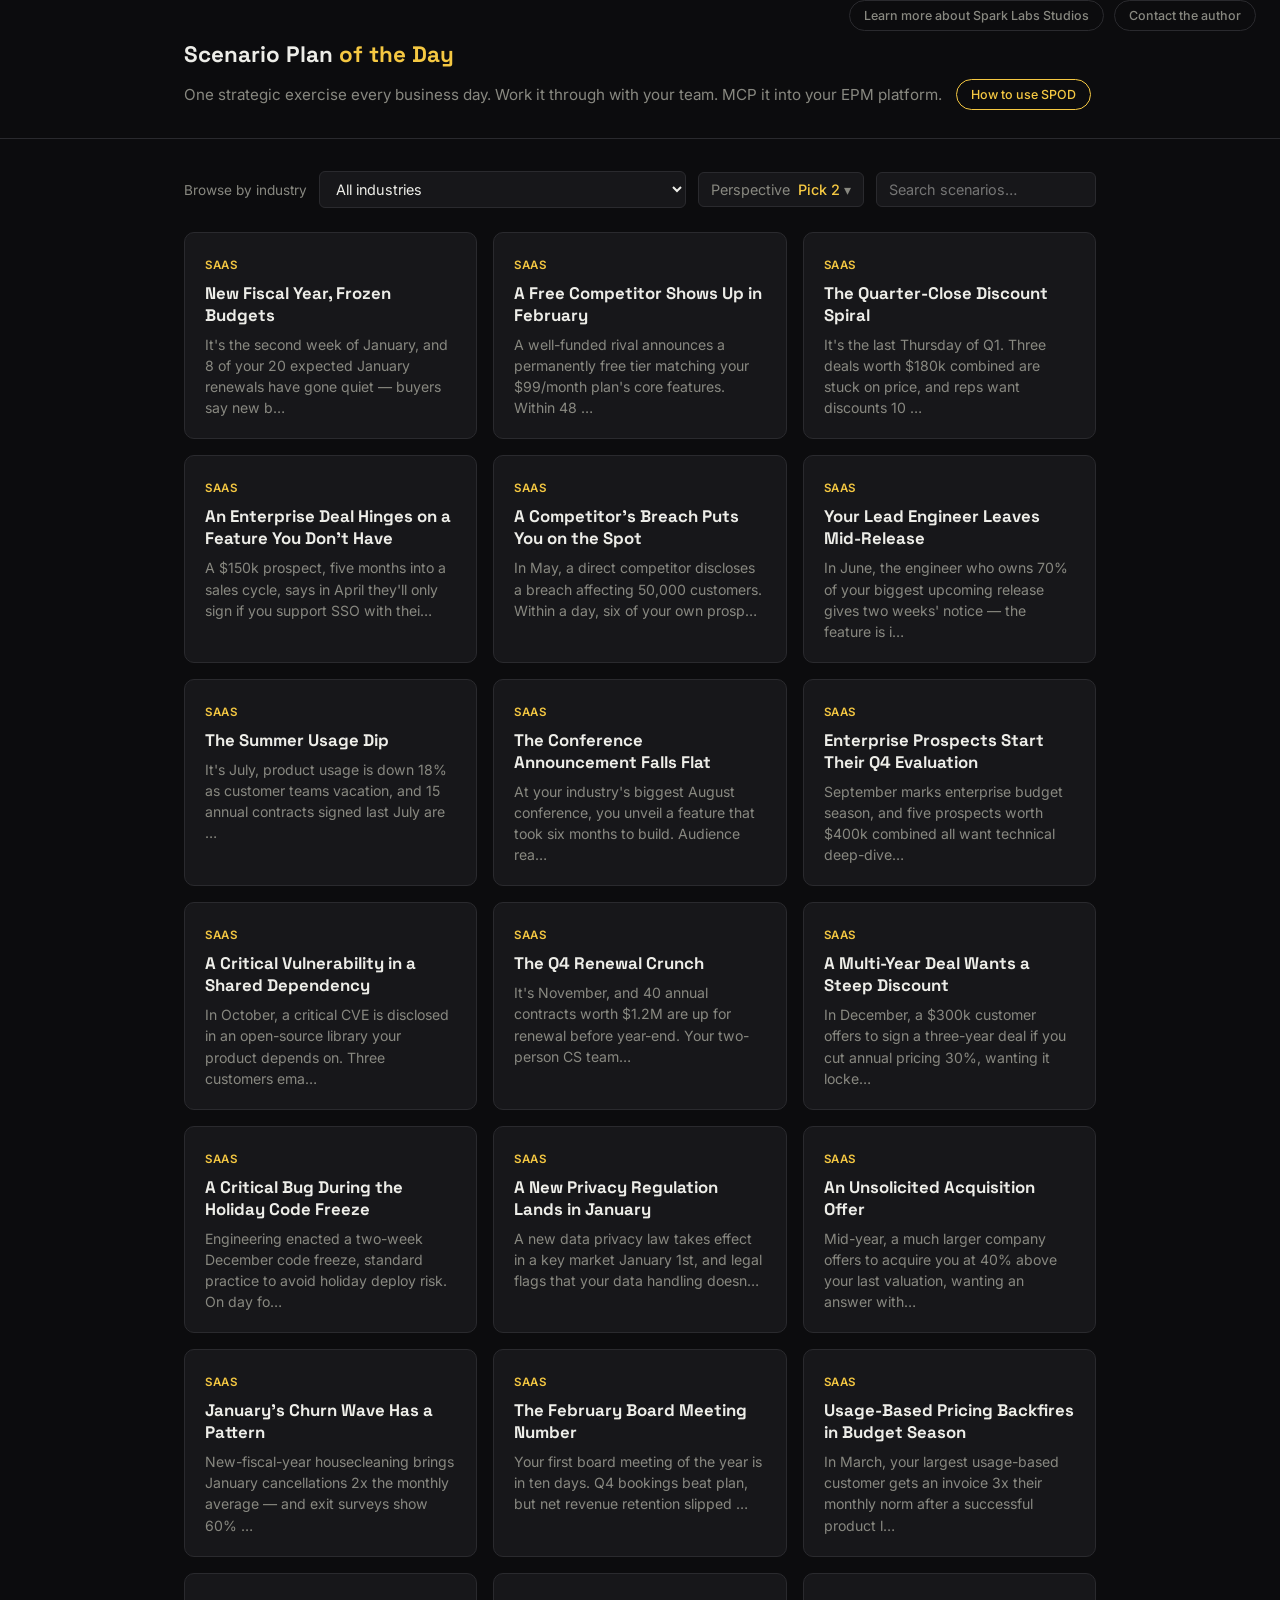
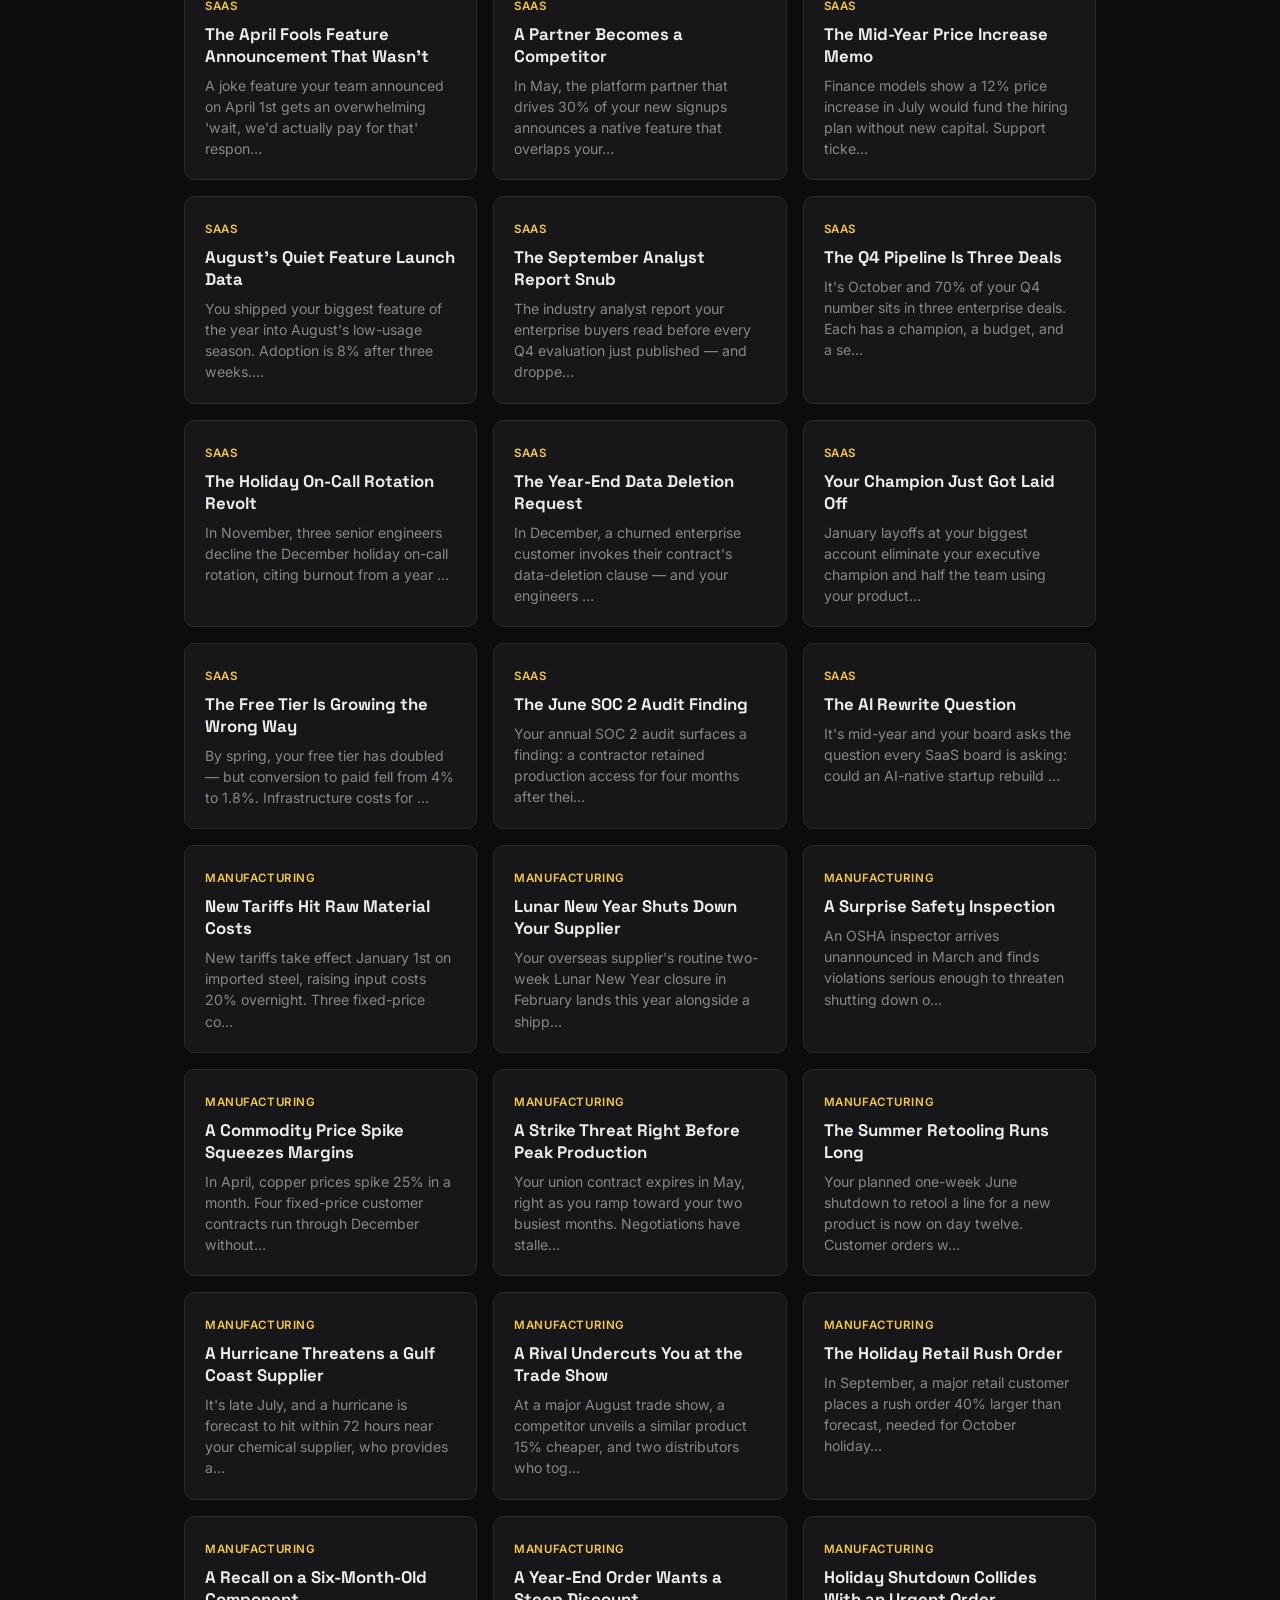
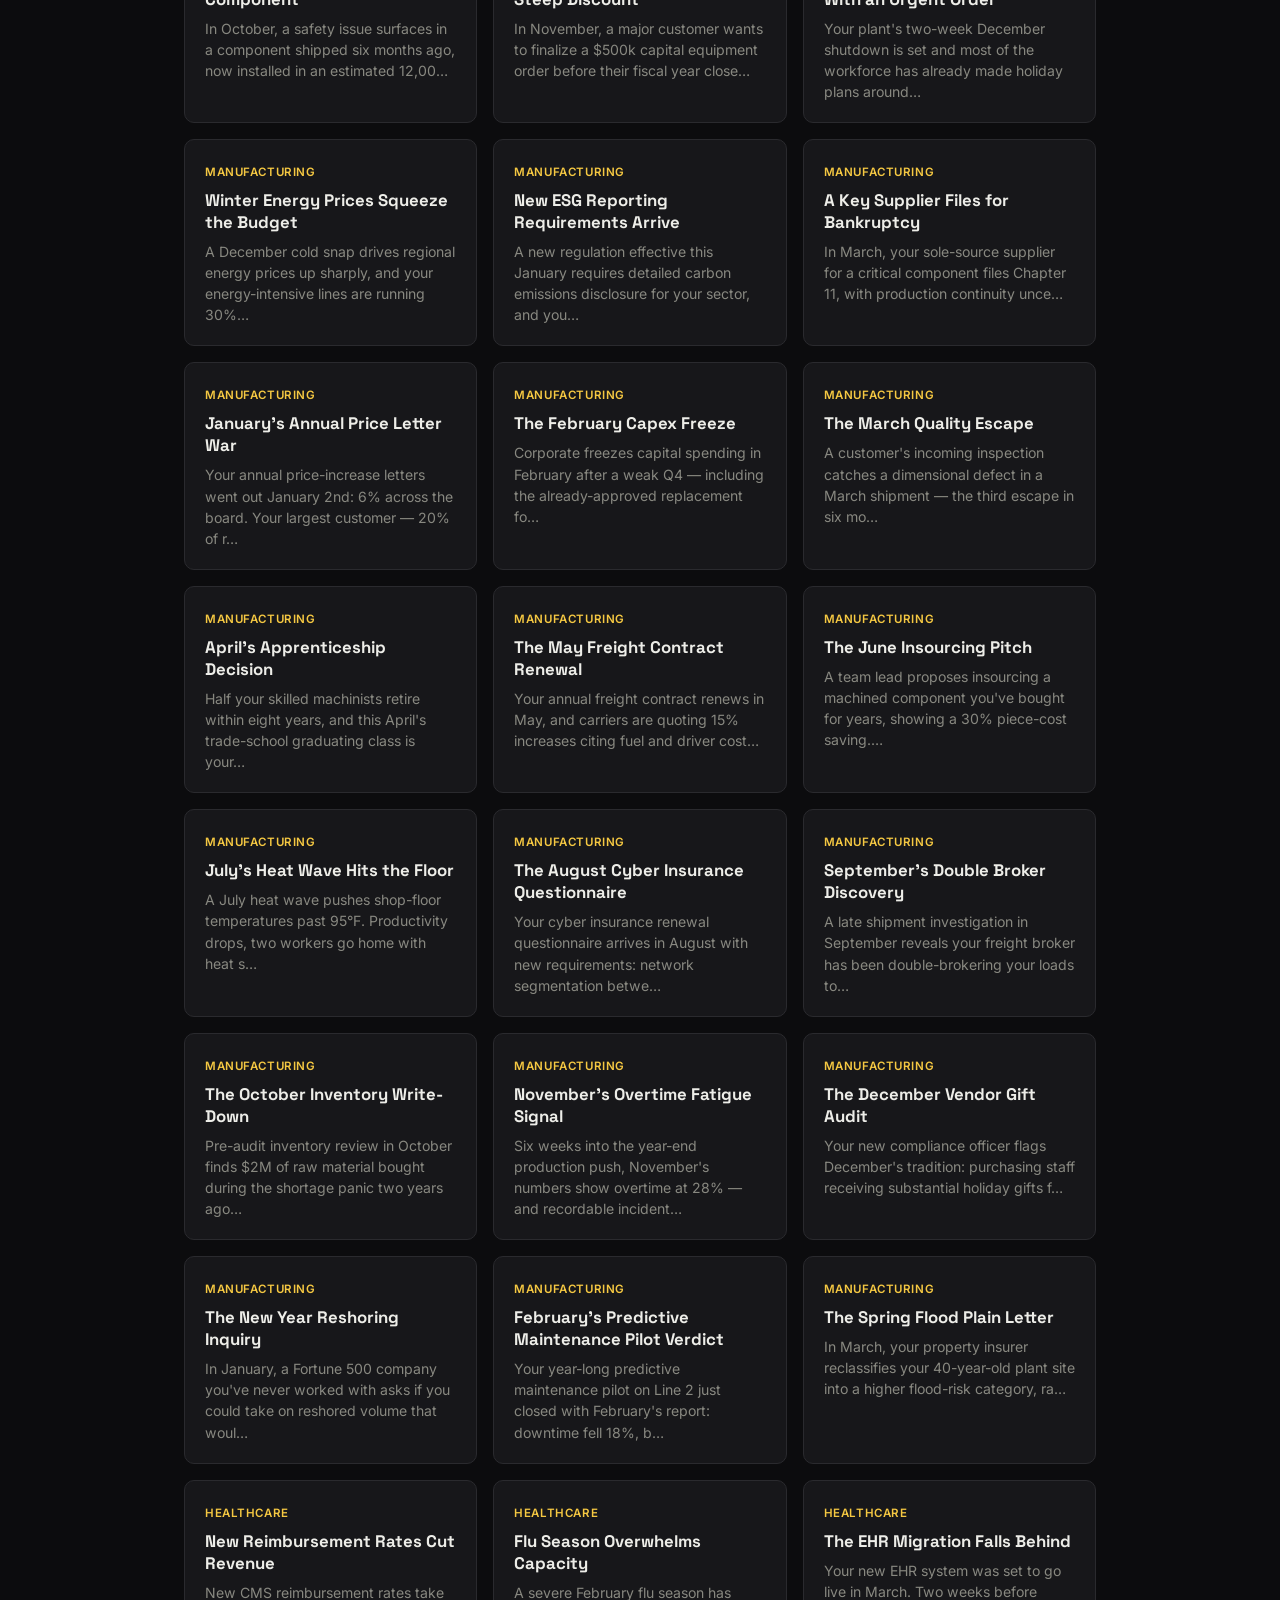
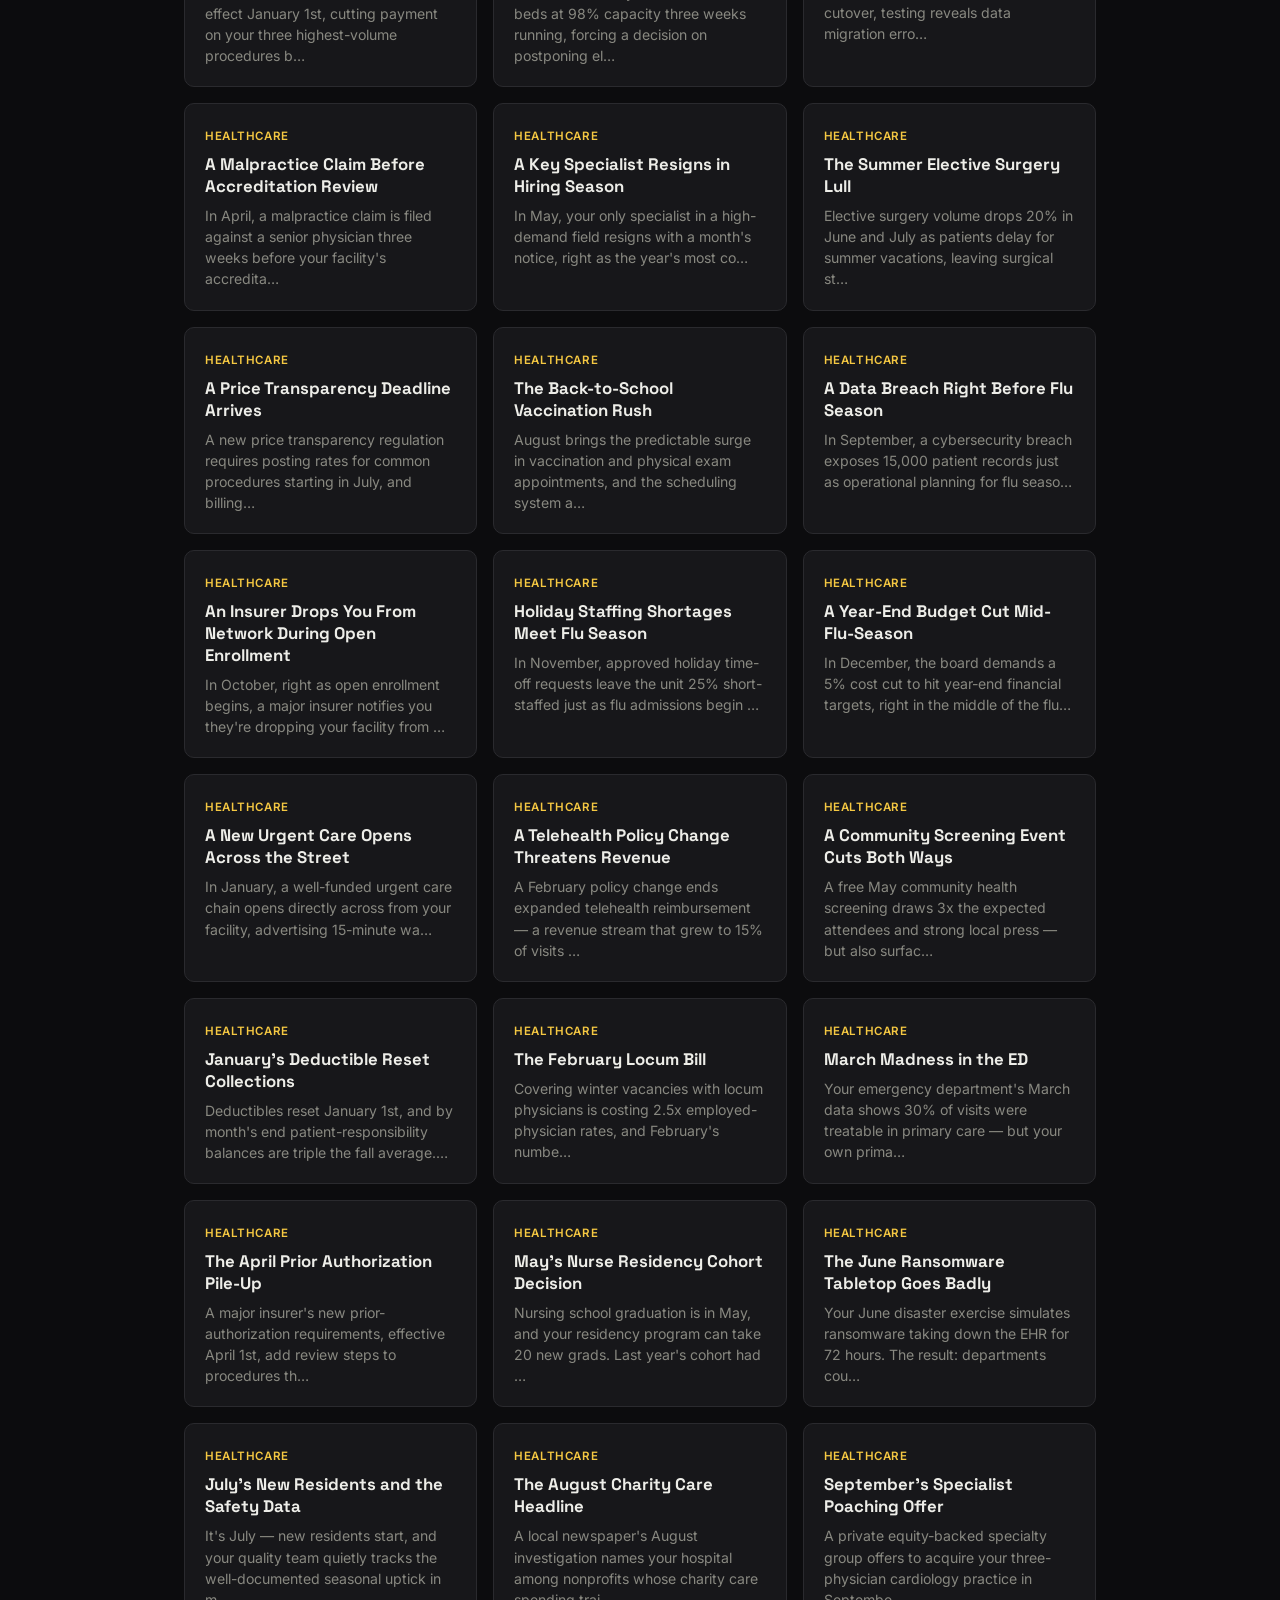
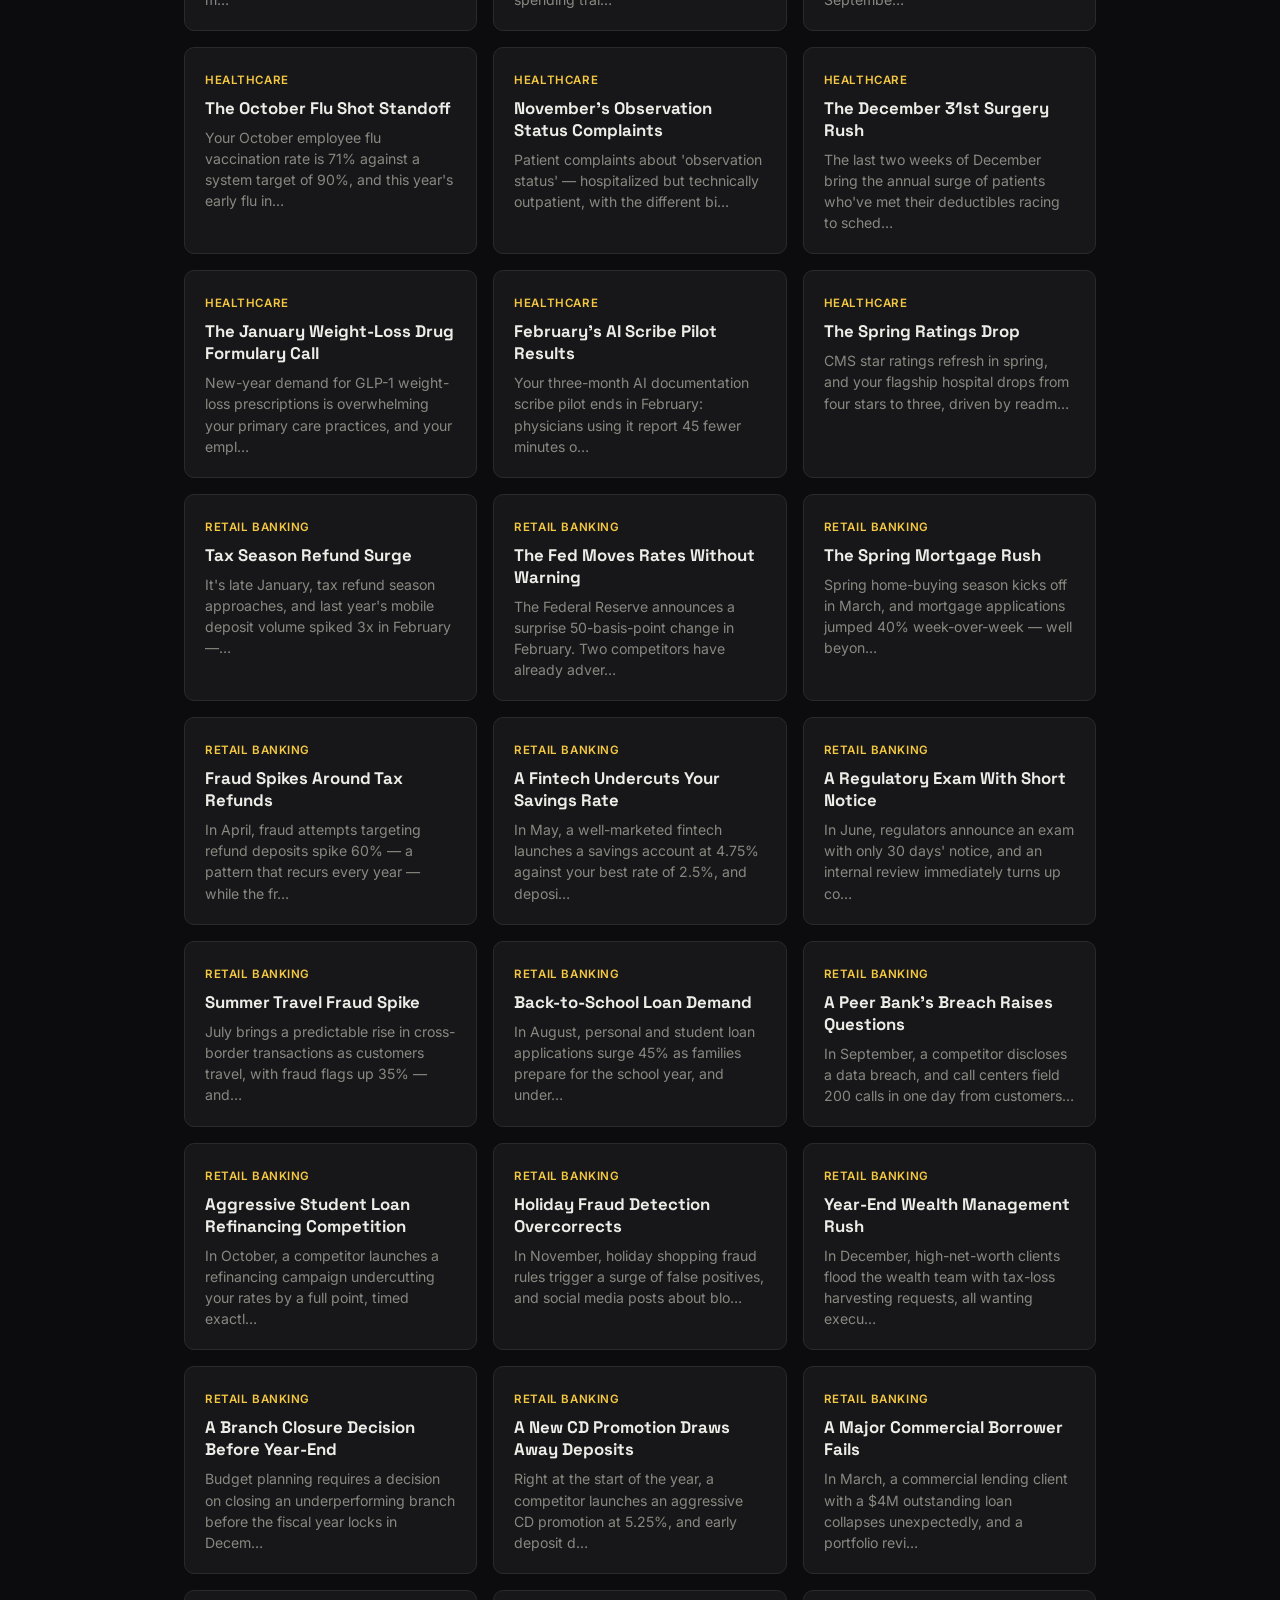
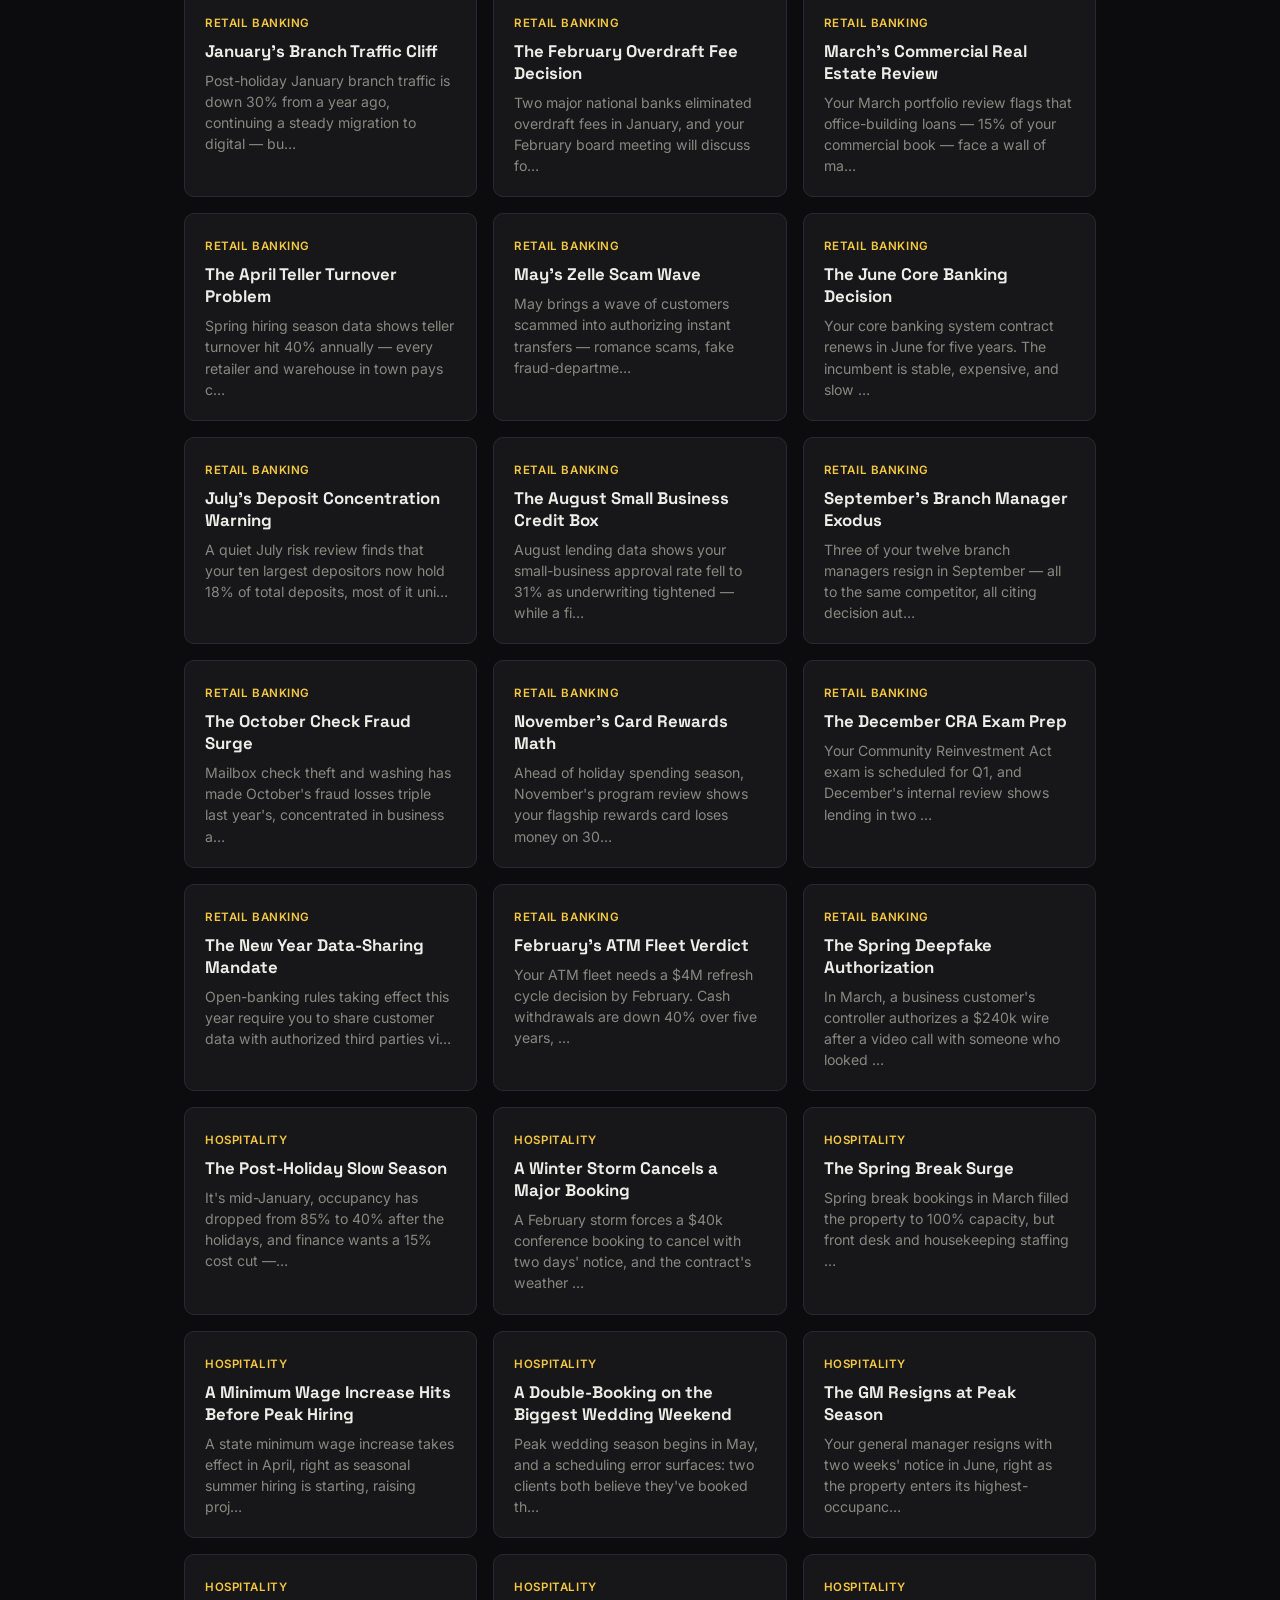
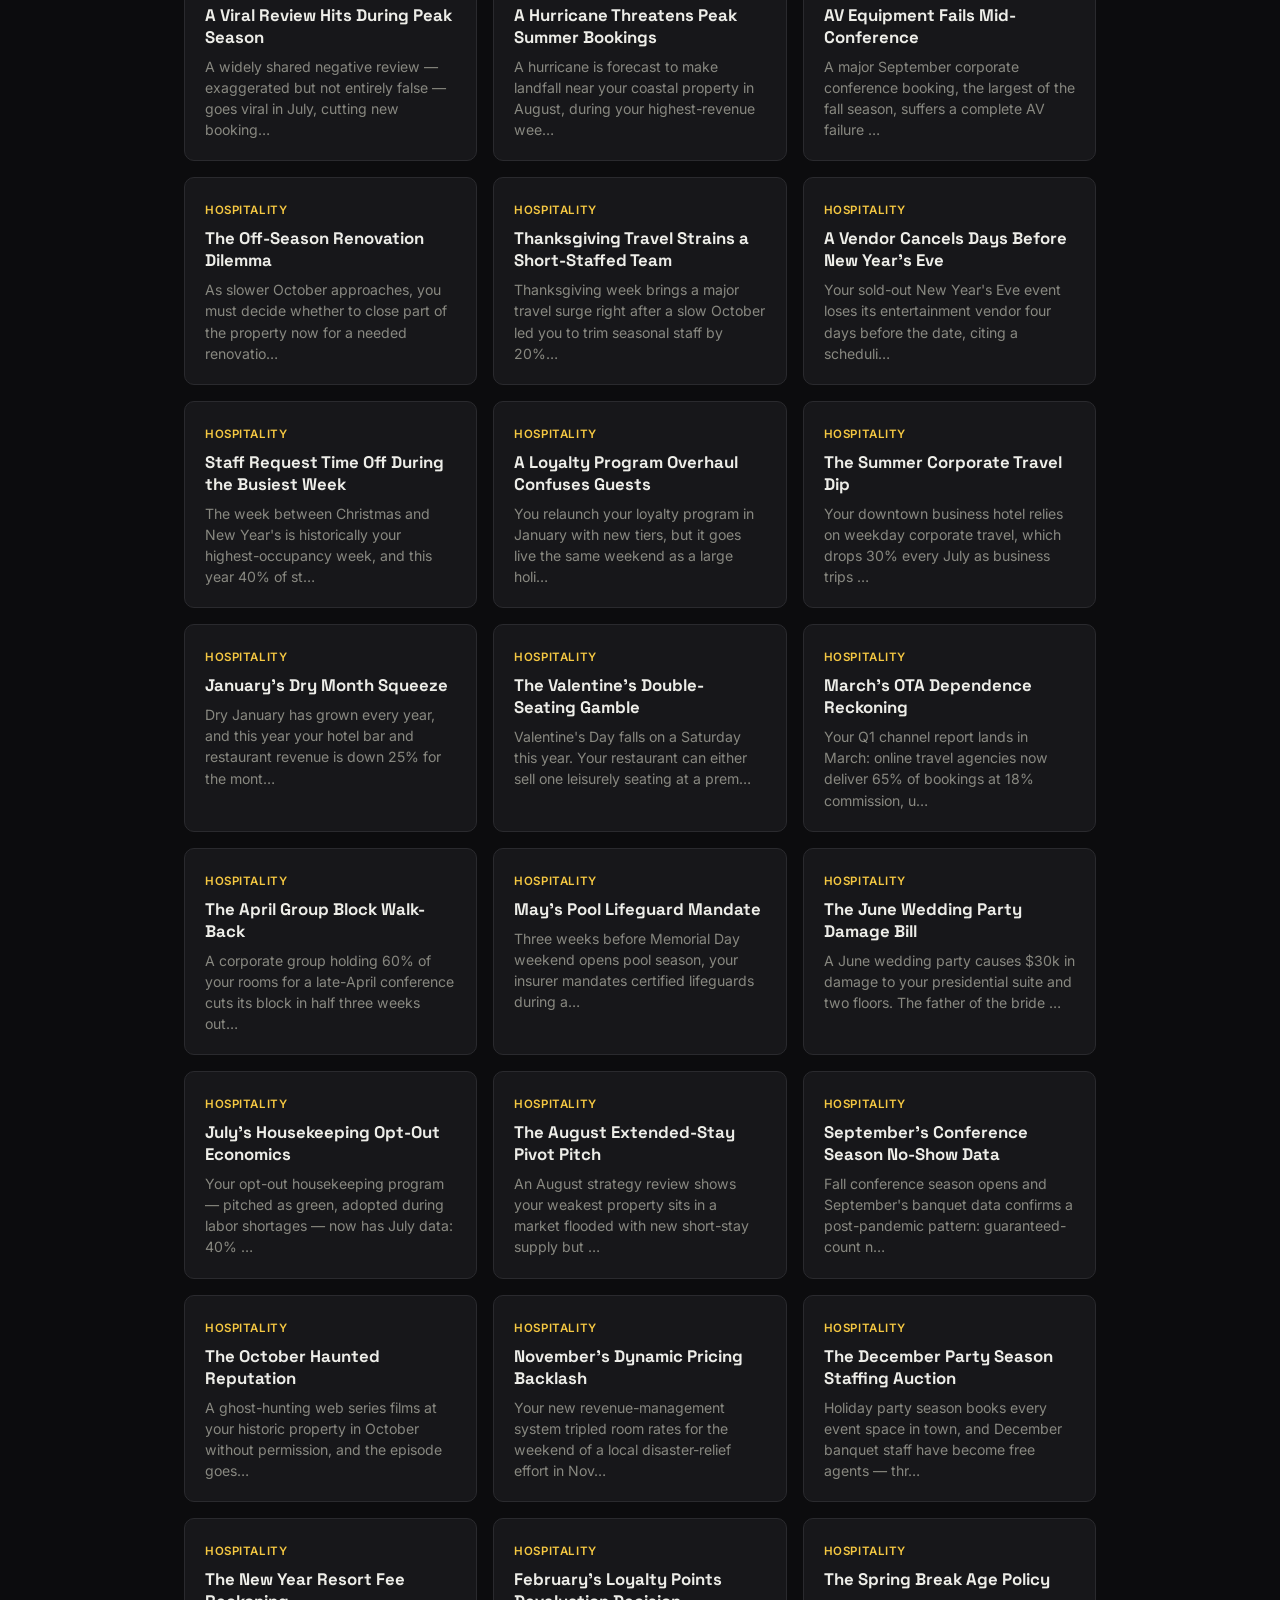
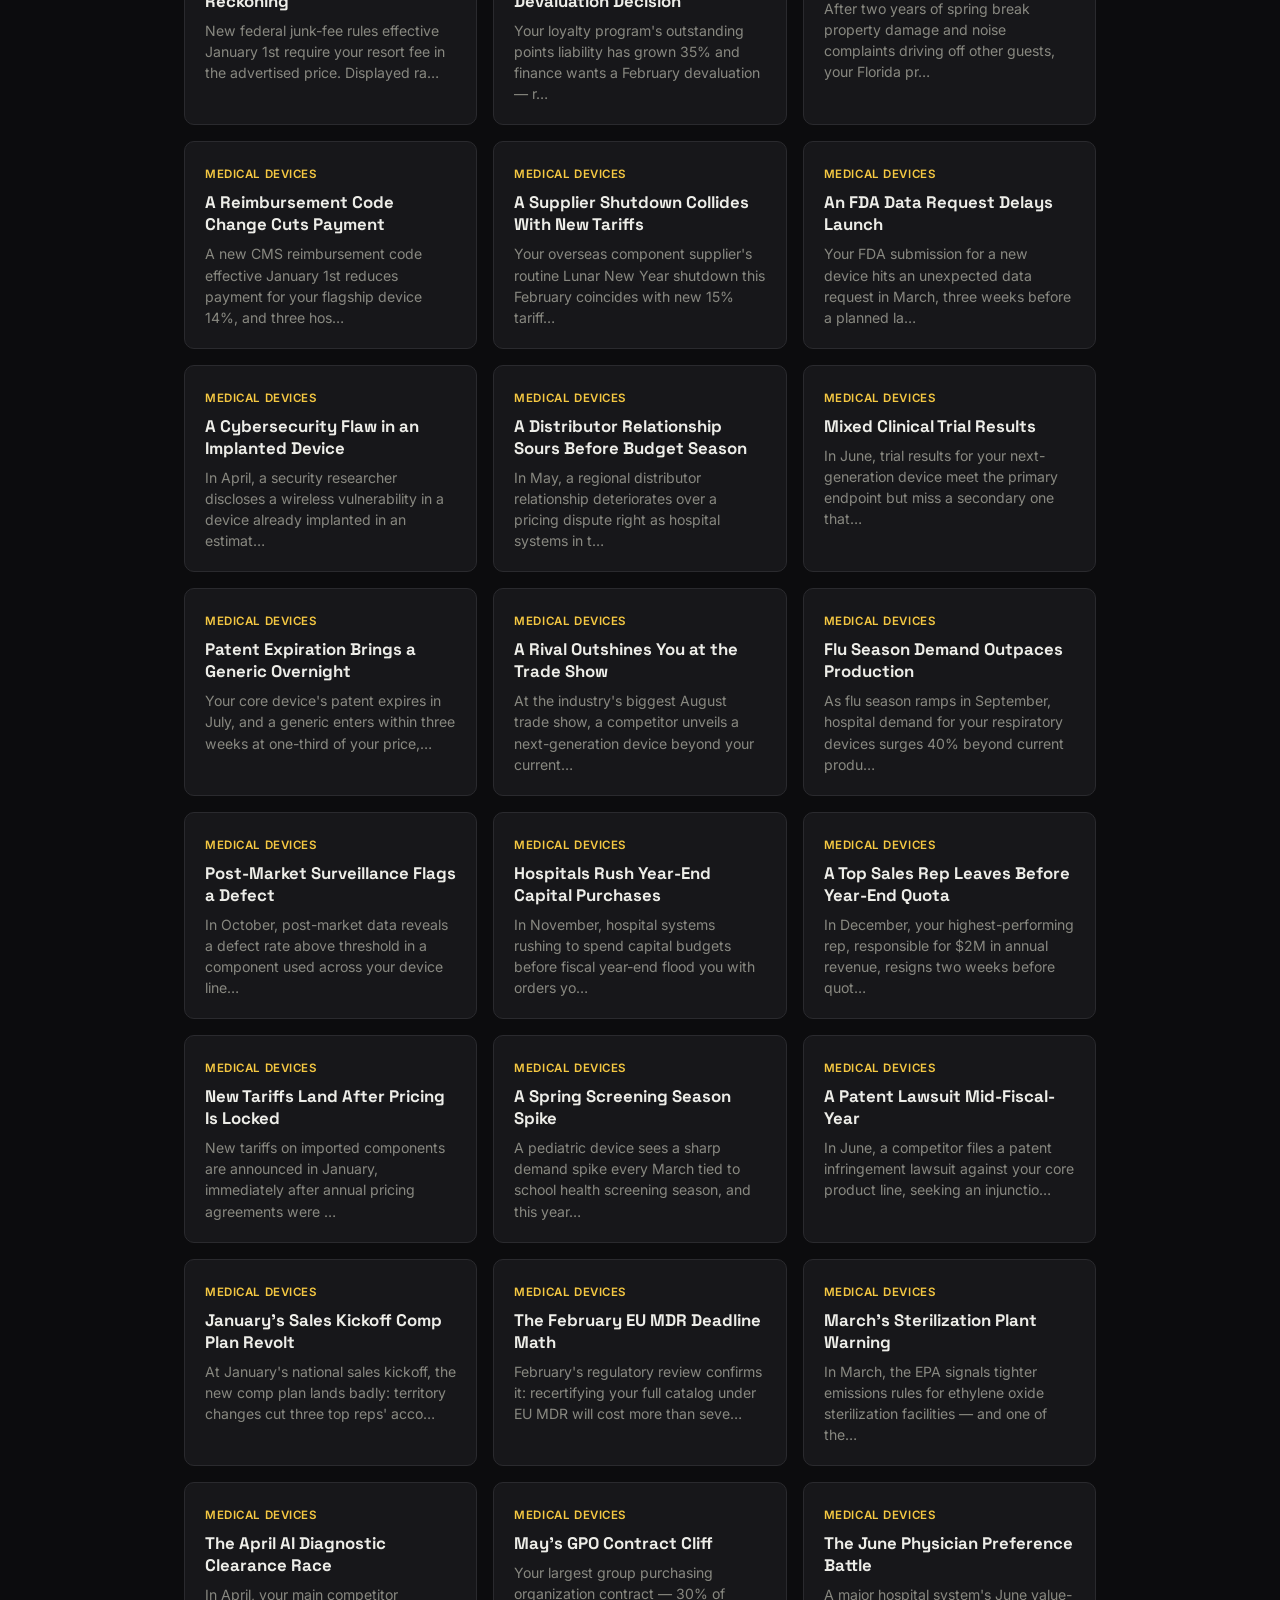
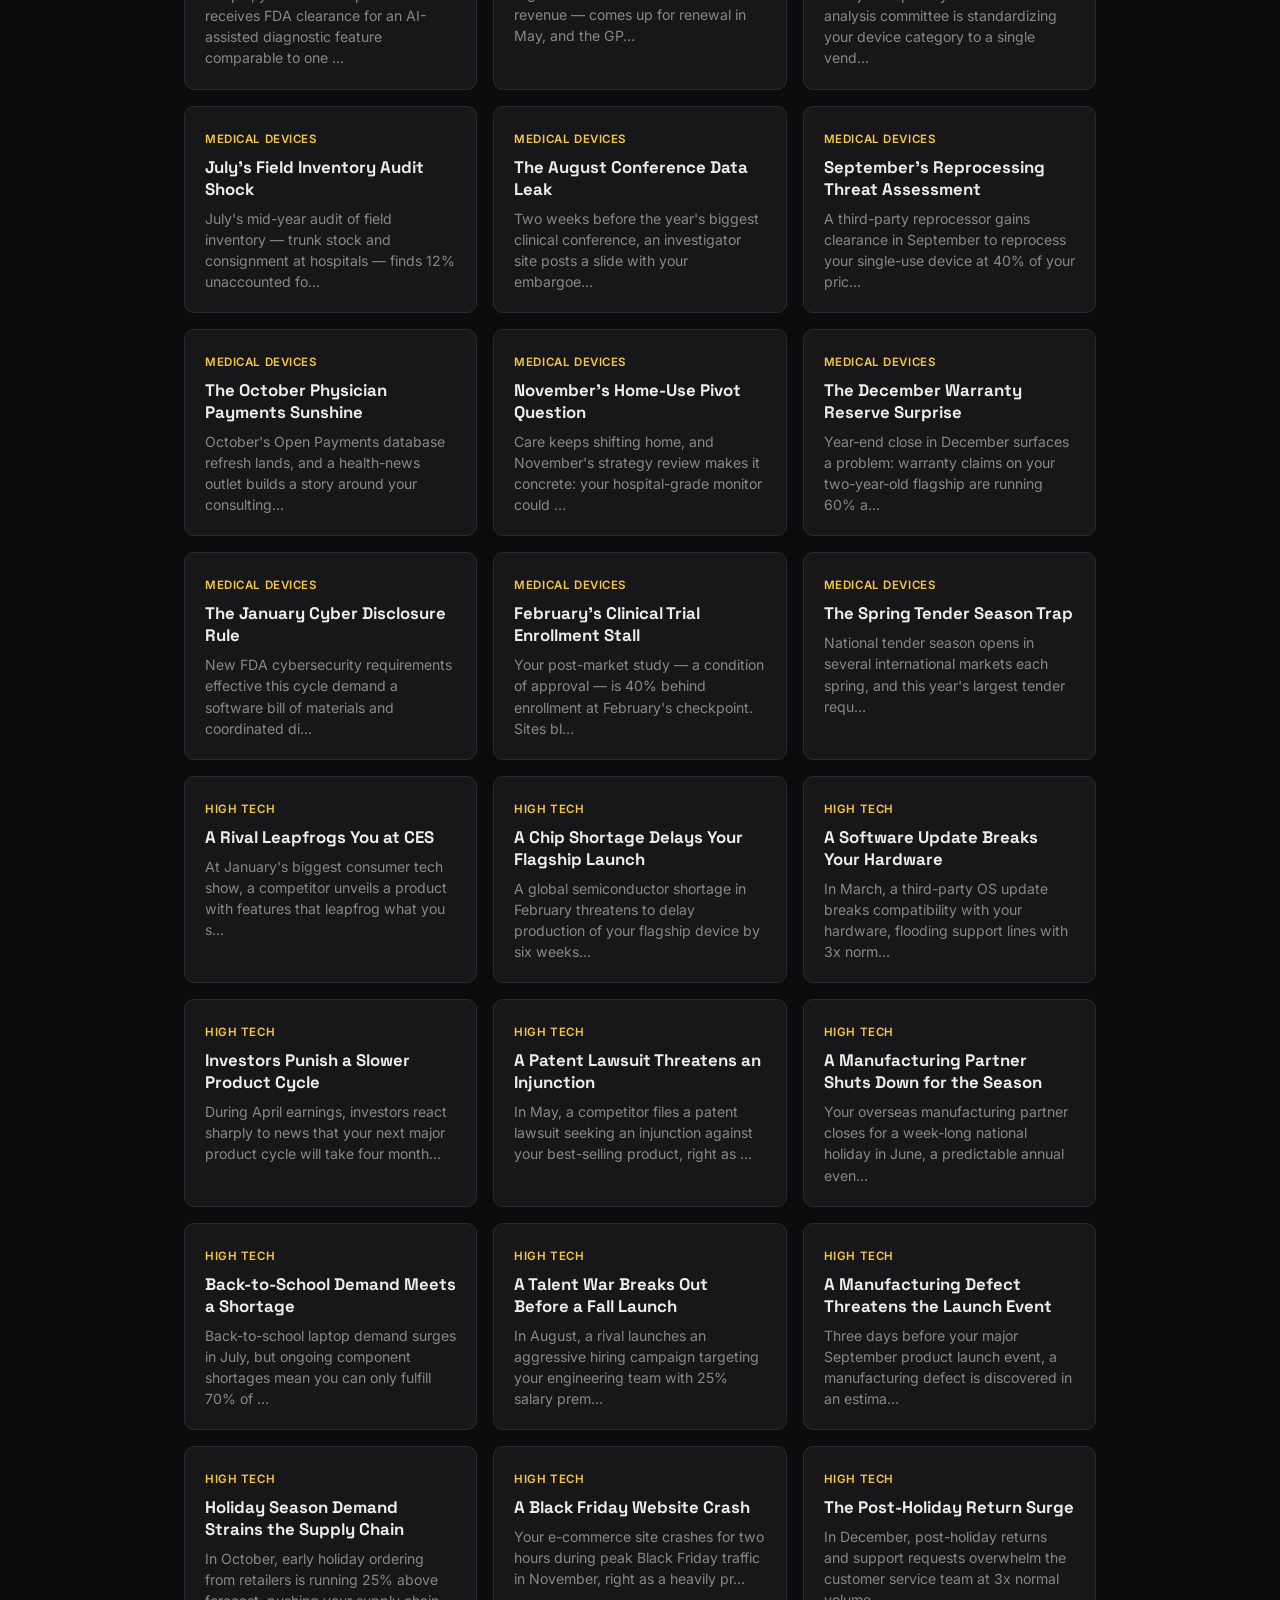
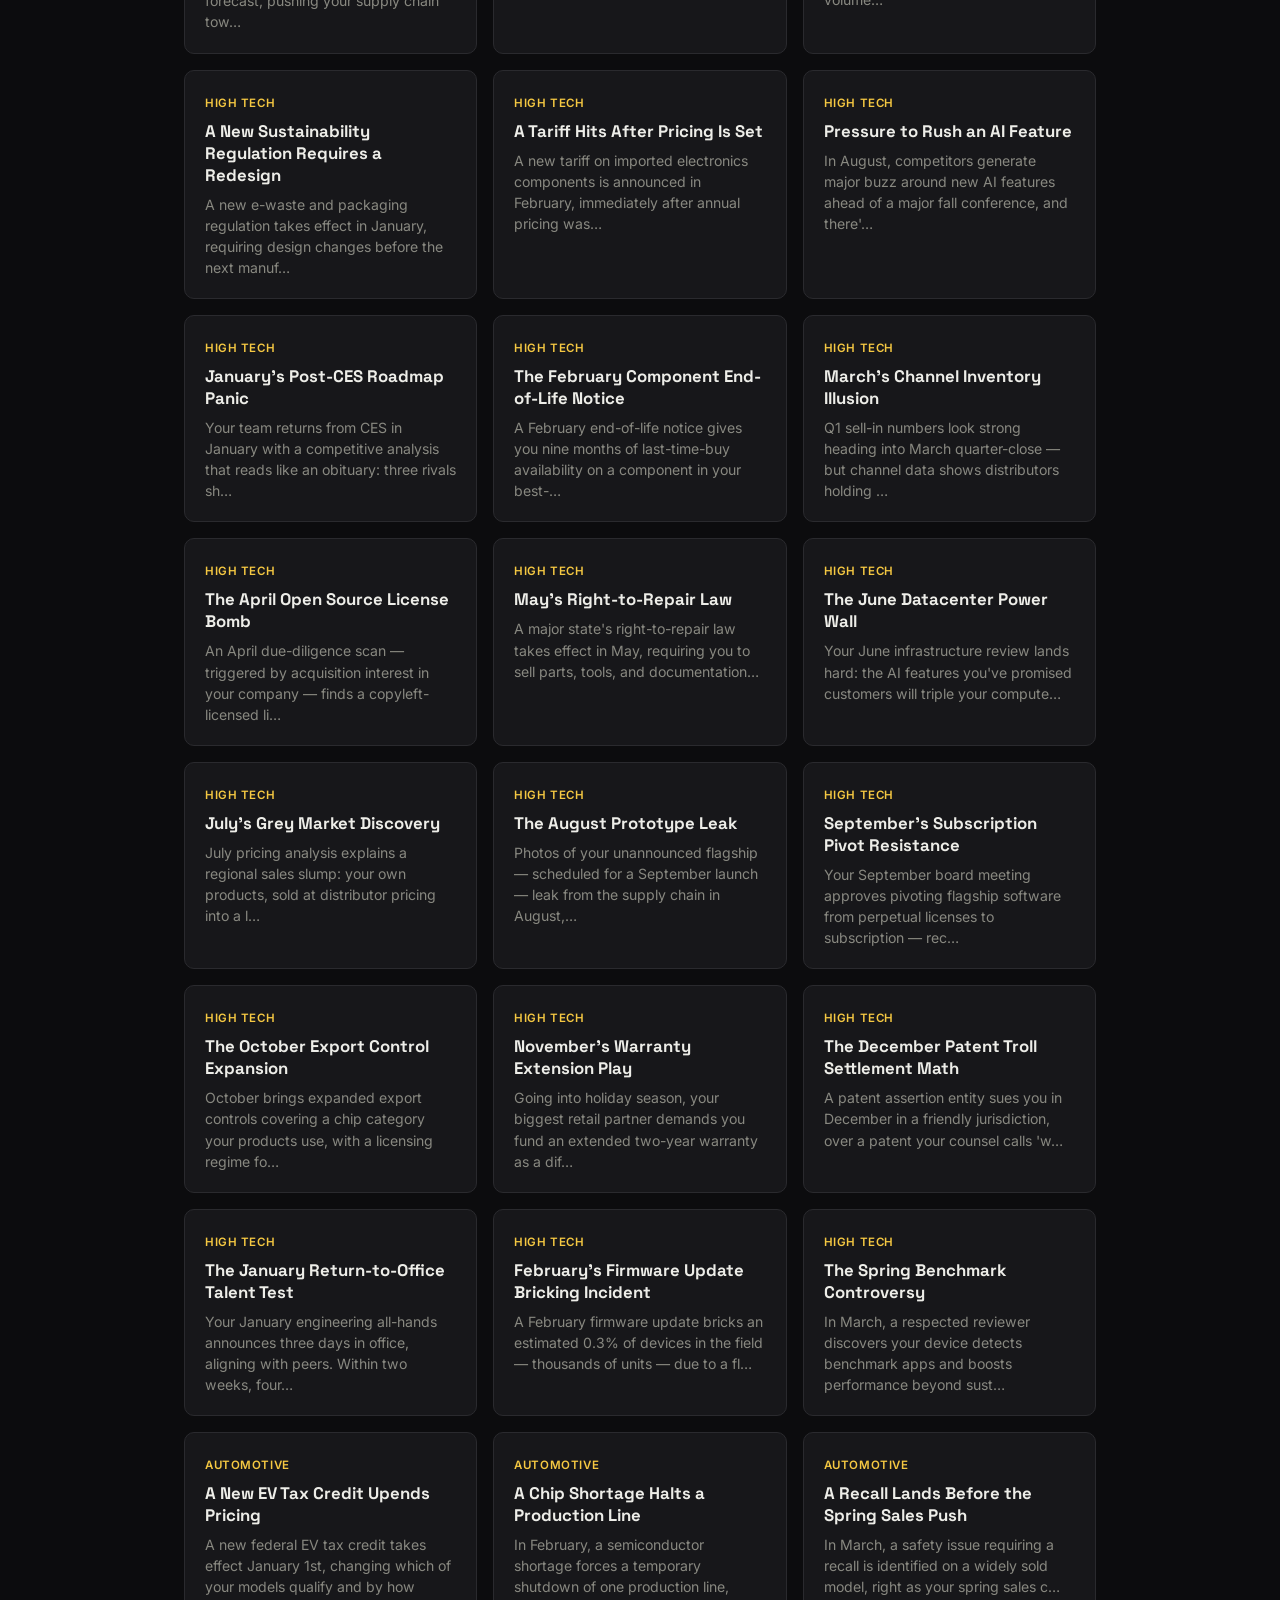
==== commit 04240d3a: "Update home page subtitle to mention MCP into an EPM platform Co-Authored-By: Claude Sonnet 5.5 <nor" ====
--- a/index.html
+++ b/index.html
@@ -19,7 +19,7 @@
     </nav>
     <a class="logo" href="index.html">Scenario Plan <span>of the Day</span></a>
     <div class="tagline-row">
-      <p class="tagline">One strategic exercise. Every business day. Work it through with your team.</p>
+      <p class="tagline">One strategic exercise every business day. Work it through with your team. MCP it into your EPM platform.</p>
       <a class="pill pill-accent" href="how-to-use.html">How to use SPOD</a>
     </div>
   </div>
@@ -65,6 +65,15 @@
     <p id="modal-setup"></p>
     <h3>Discuss</h3>
     <ul id="modal-questions"></ul>
+    <div id="prompt-block" class="prompt-block">
+      <h3>Take it into your plan</h3>
+      <p class="prompt-help">Copy a ready-made prompt for Claude, with suggested line items and % changes, to build this scenario in your planning tool through its MCP server.</p>
+      <div class="prompt-actions">
+        <button type="button" id="copy-prompt-btn" class="pill pill-accent">Copy Claude prompt</button>
+        <button type="button" id="toggle-prompt-btn" class="link-btn">Preview prompt</button>
+      </div>
+      <pre id="prompt-preview" class="prompt-preview hidden"></pre>
+    </div>
   </div>
 </div>
 
@@ -76,6 +85,7 @@
 
 <script src="data/scenarios.js"></script>
 <script src="data/perspectives.js"></script>
+<script src="data/drivers.js"></script>
 <script src="assets/app.js"></script>
 </body>
 </html>
--- a/assets/style.css
+++ b/assets/style.css
@@ -512,6 +512,57 @@
   cursor: not-allowed;
 }
 
+button.pill {
+  background: none;
+  font-family: inherit;
+  cursor: pointer;
+}
+
+button.pill-accent:hover {
+  background: var(--accent);
+  color: var(--bg);
+}
+
+.prompt-block {
+  margin-top: 28px;
+  padding-top: 20px;
+  border-top: 1px solid var(--border);
+}
+
+.modal-content .prompt-block h3 {
+  margin-top: 0;
+}
+
+.modal-content .prompt-help {
+  margin: 0 0 14px;
+  font-size: 0.85rem;
+  line-height: 1.5;
+  color: var(--muted);
+}
+
+.prompt-actions {
+  display: flex;
+  align-items: center;
+  flex-wrap: wrap;
+  gap: 18px;
+}
+
+.prompt-preview {
+  margin: 14px 0 0;
+  padding: 14px;
+  max-height: 260px;
+  overflow: auto;
+  background: var(--bg);
+  border: 1px solid var(--border);
+  border-radius: 8px;
+  font-family: ui-monospace, Menlo, Consolas, monospace;
+  font-size: 0.76rem;
+  line-height: 1.55;
+  color: var(--muted);
+  white-space: pre-wrap;
+  user-select: text;
+}
+
 .matrix-view {
   padding-bottom: 60px;
 }
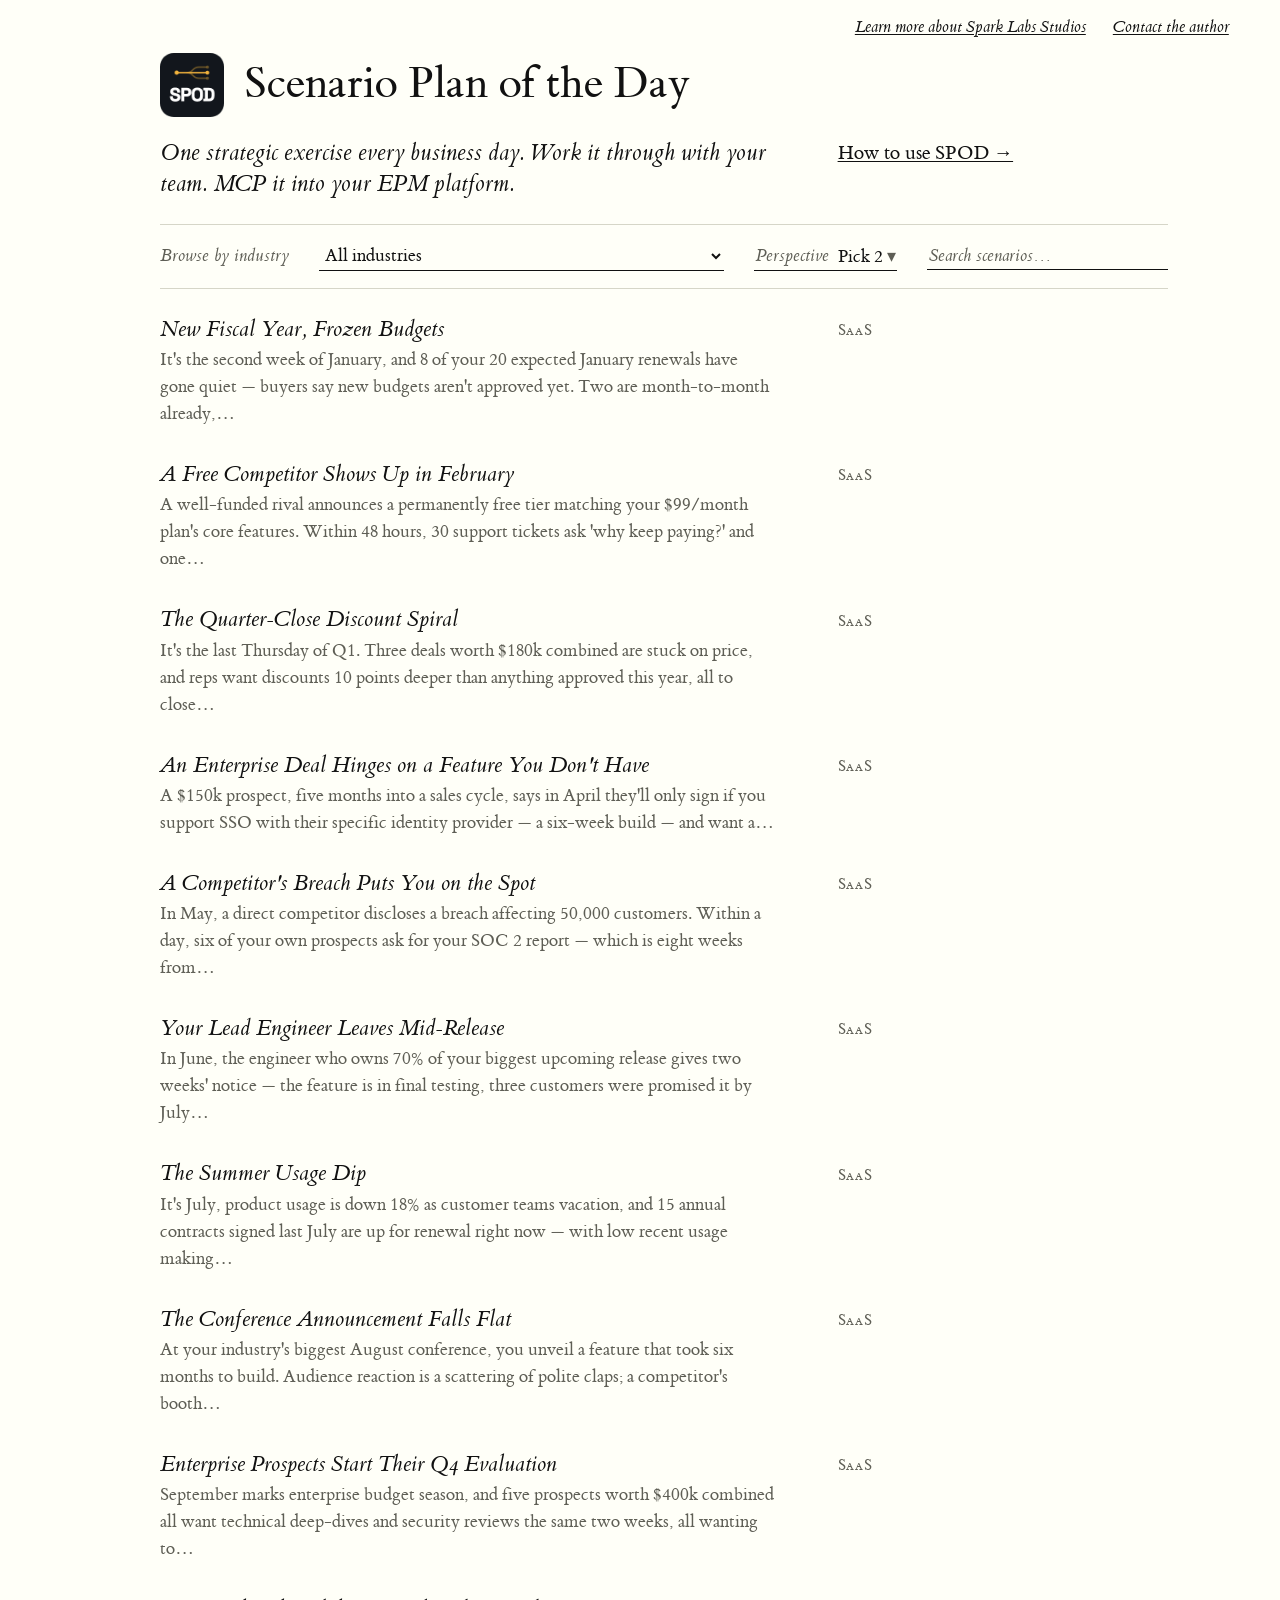
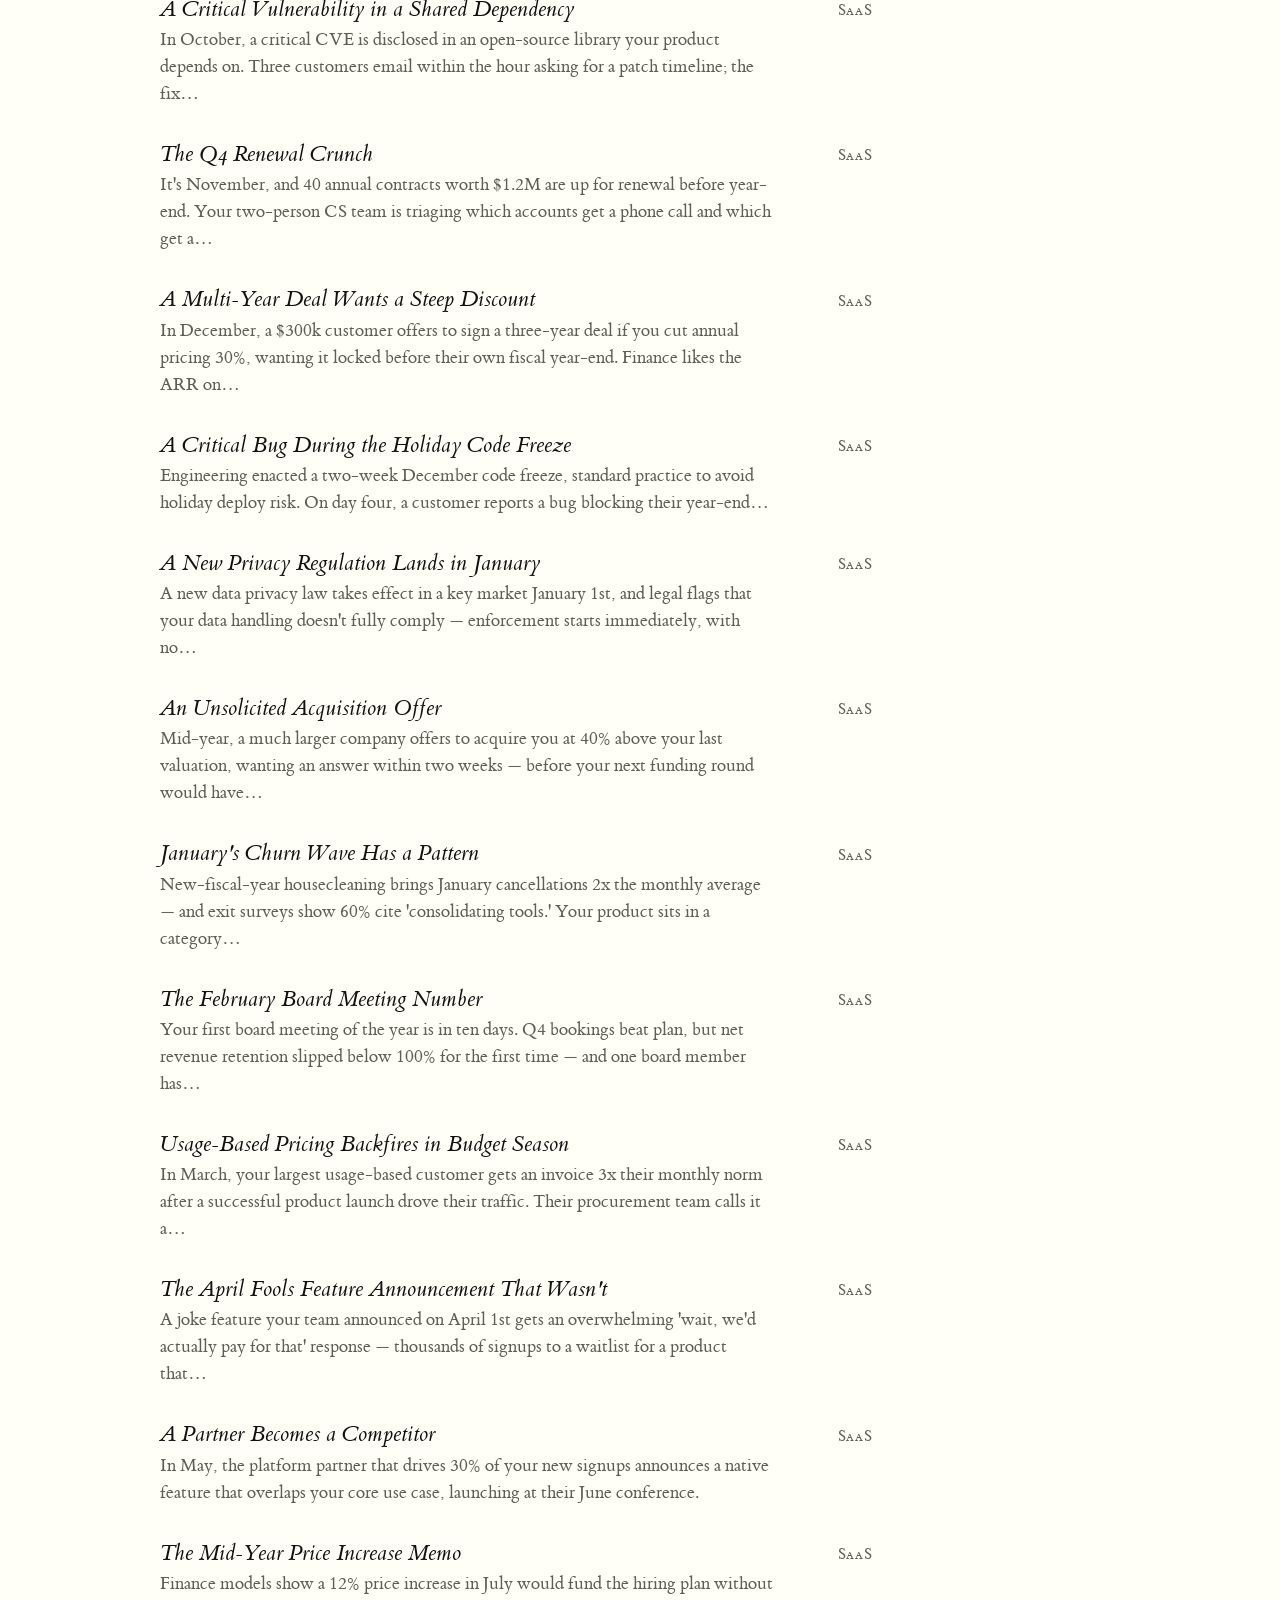
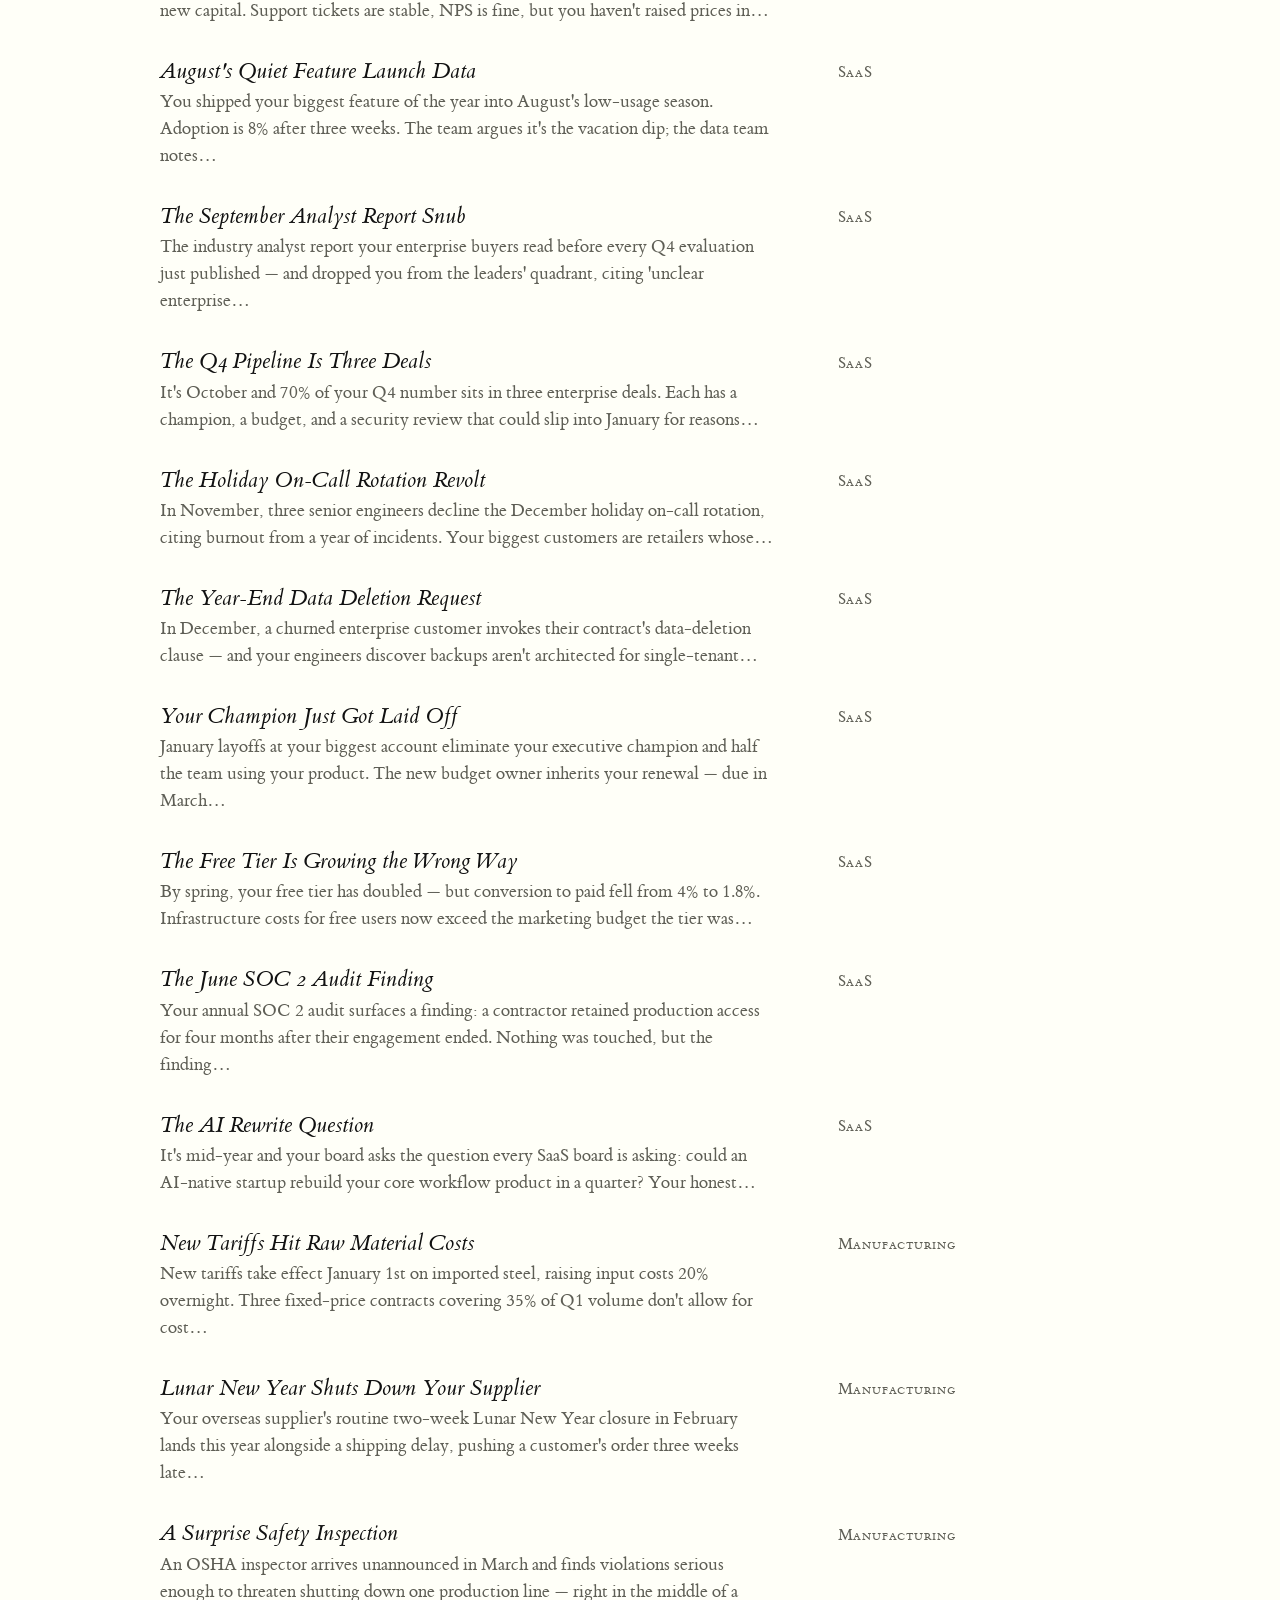
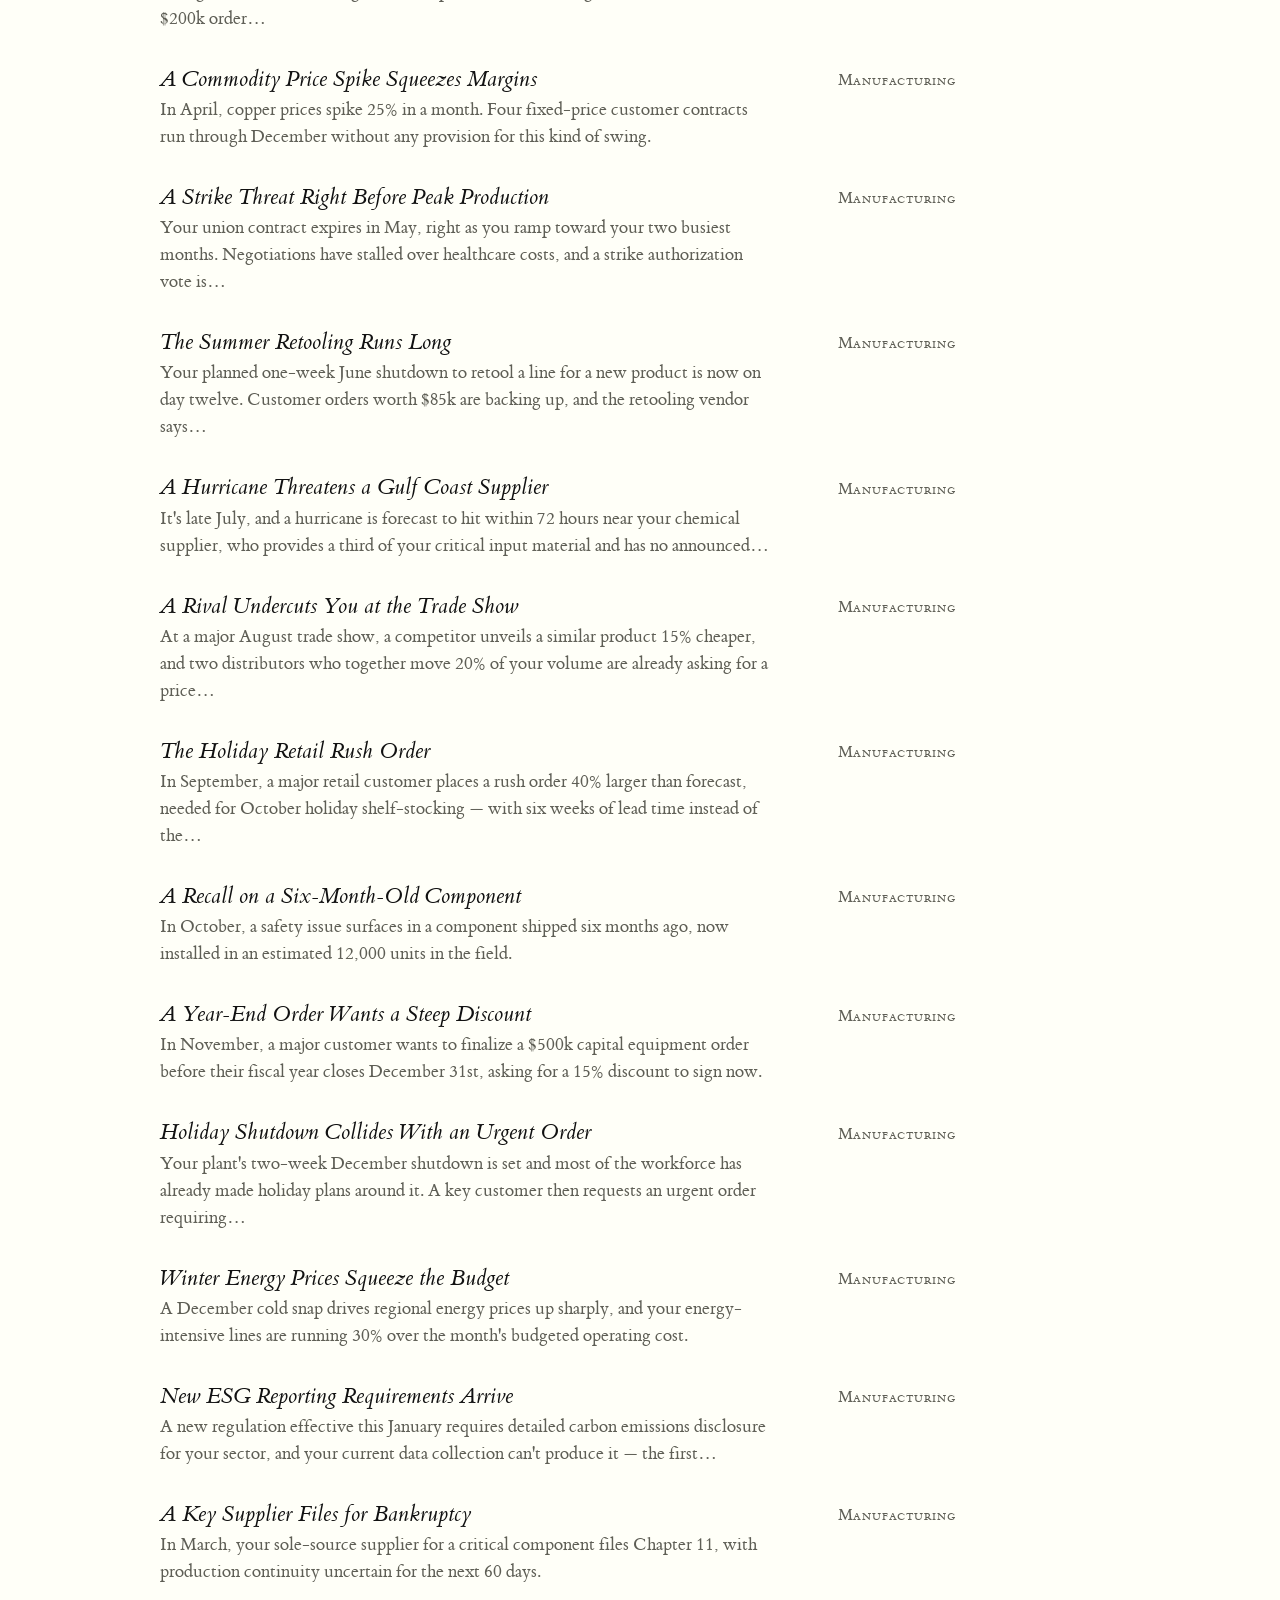
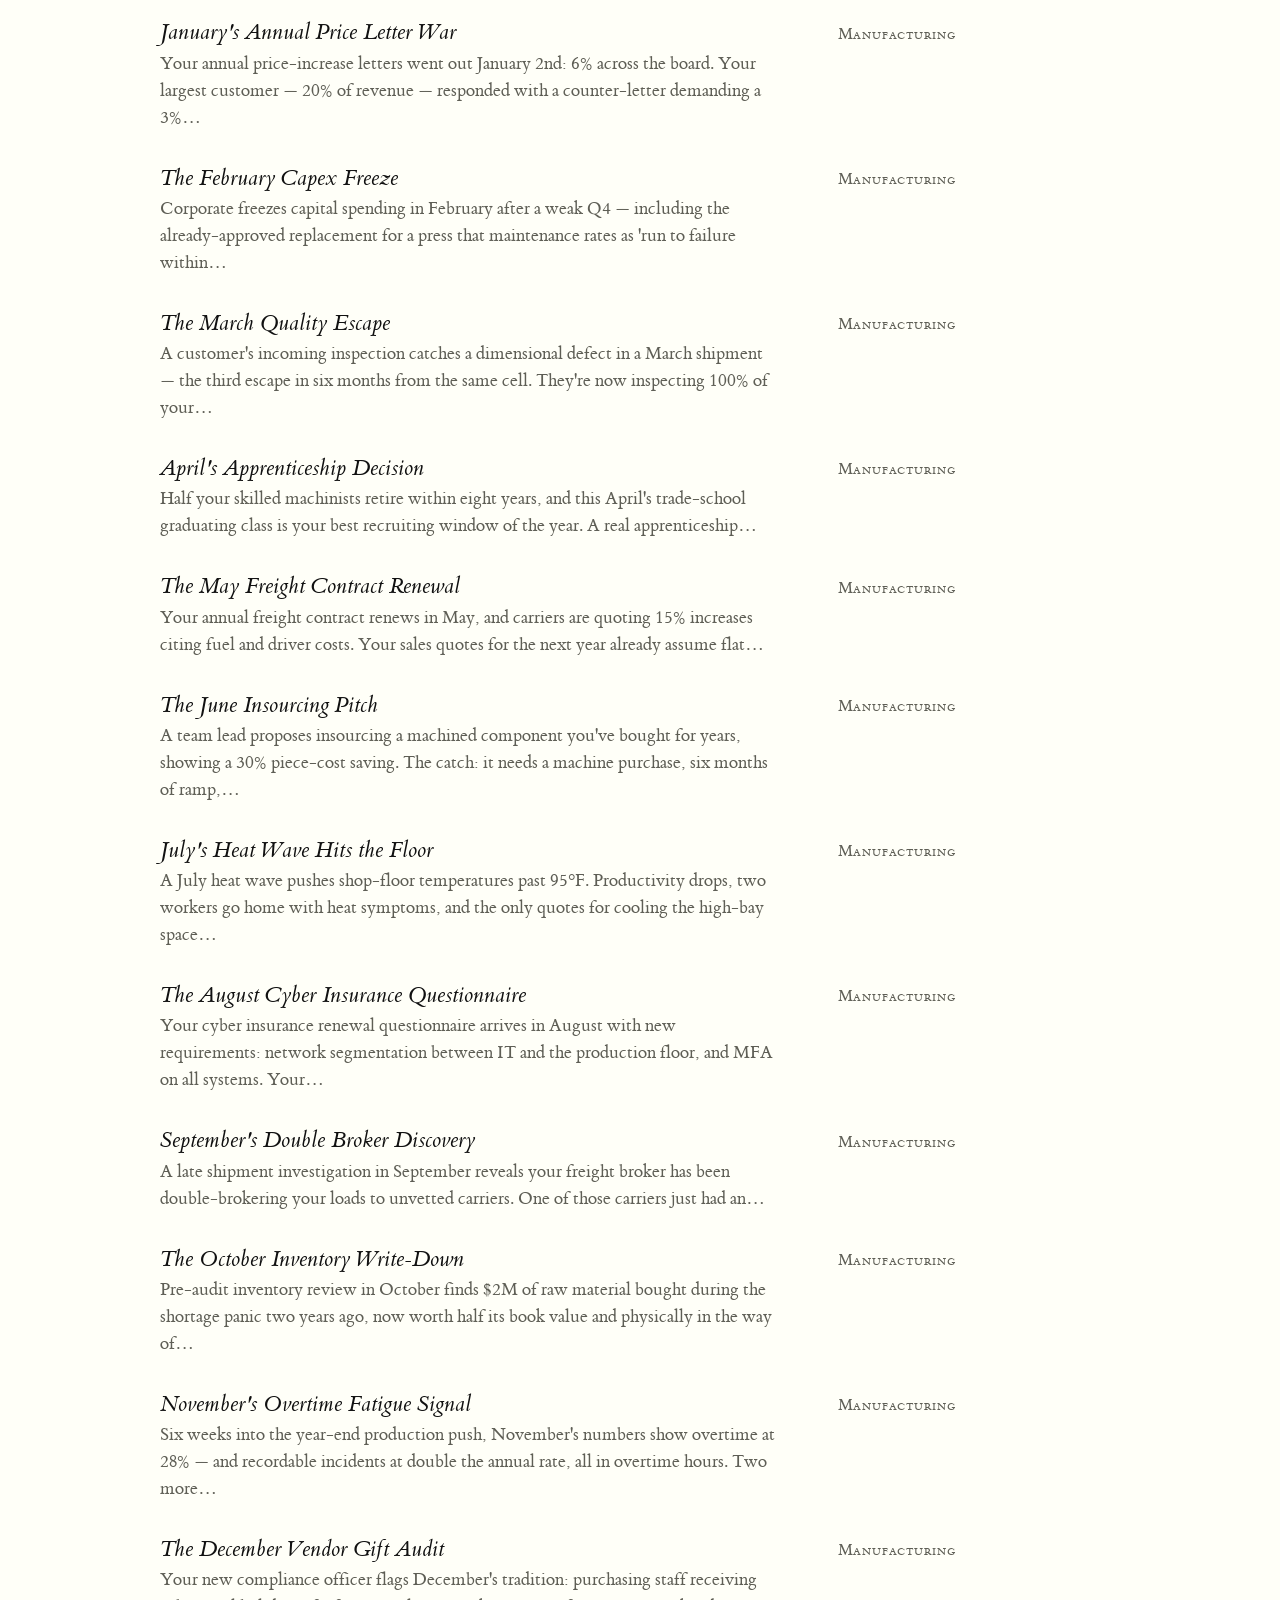
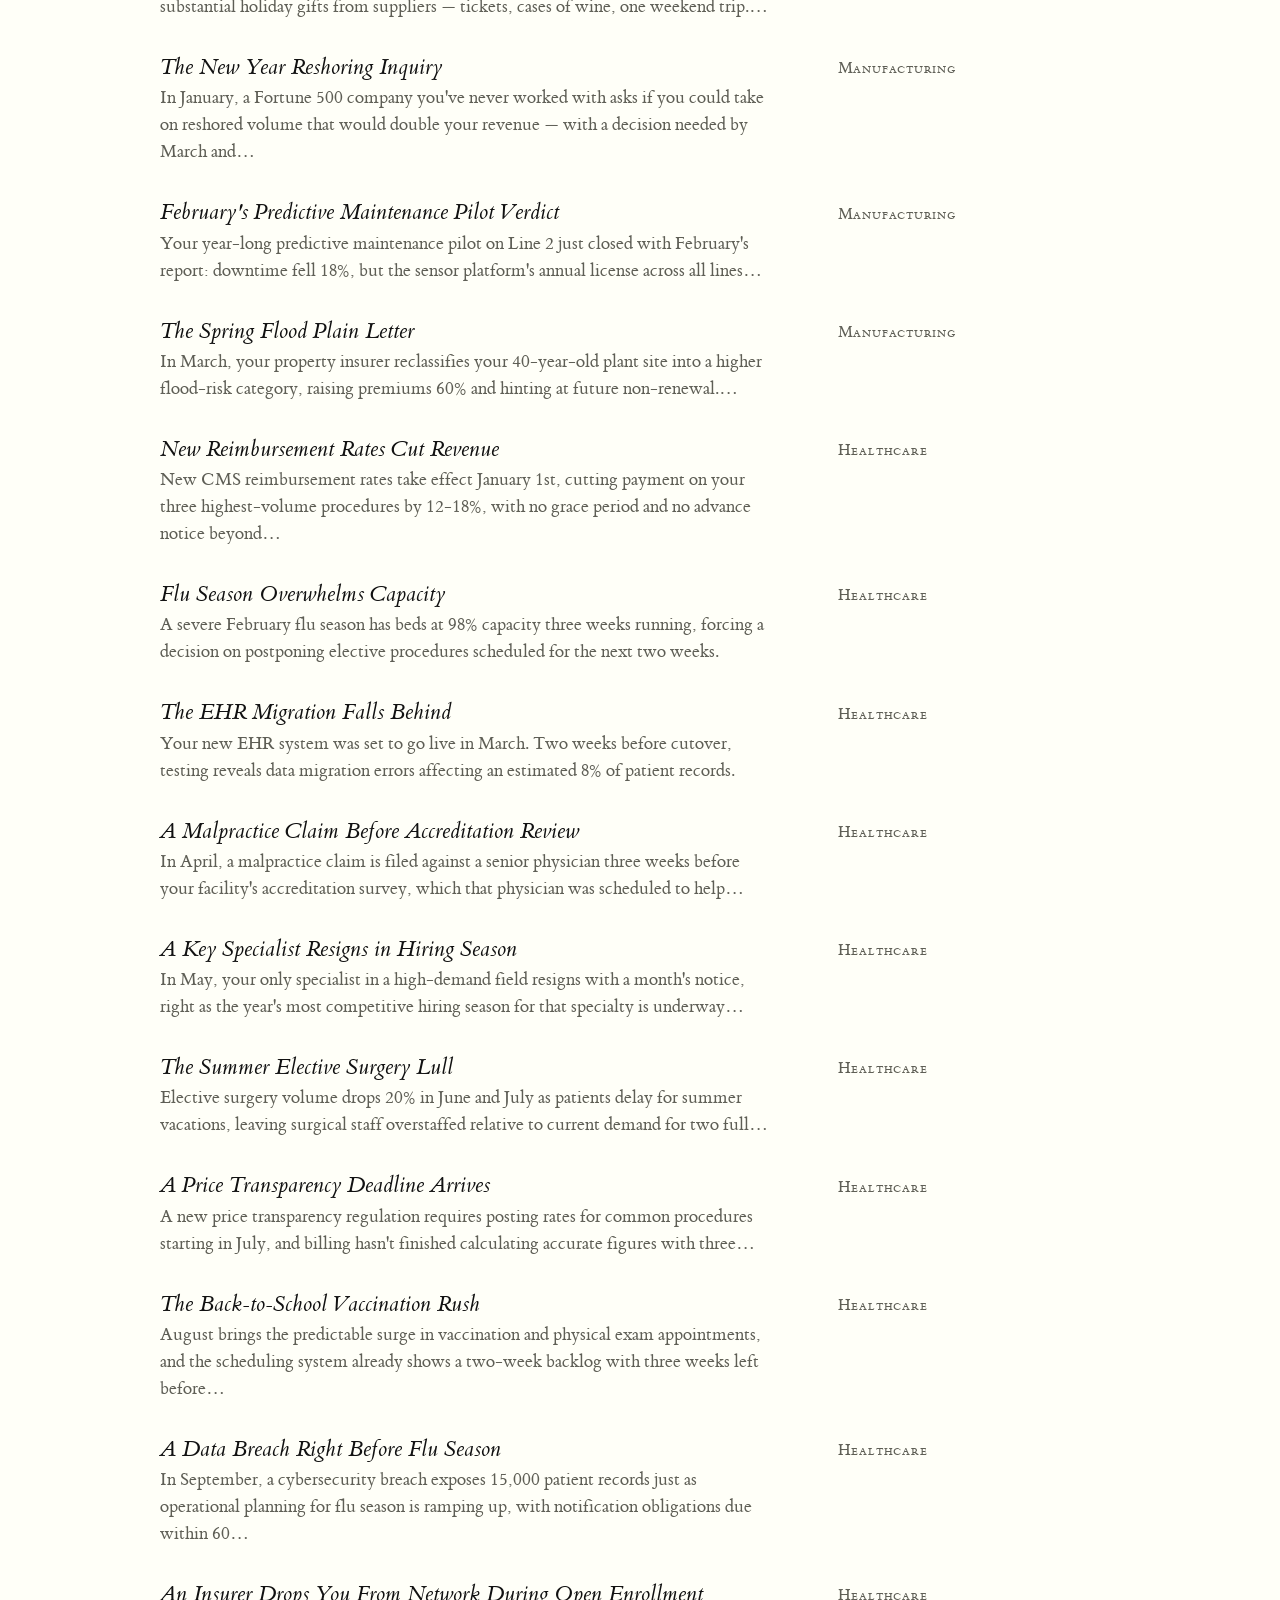
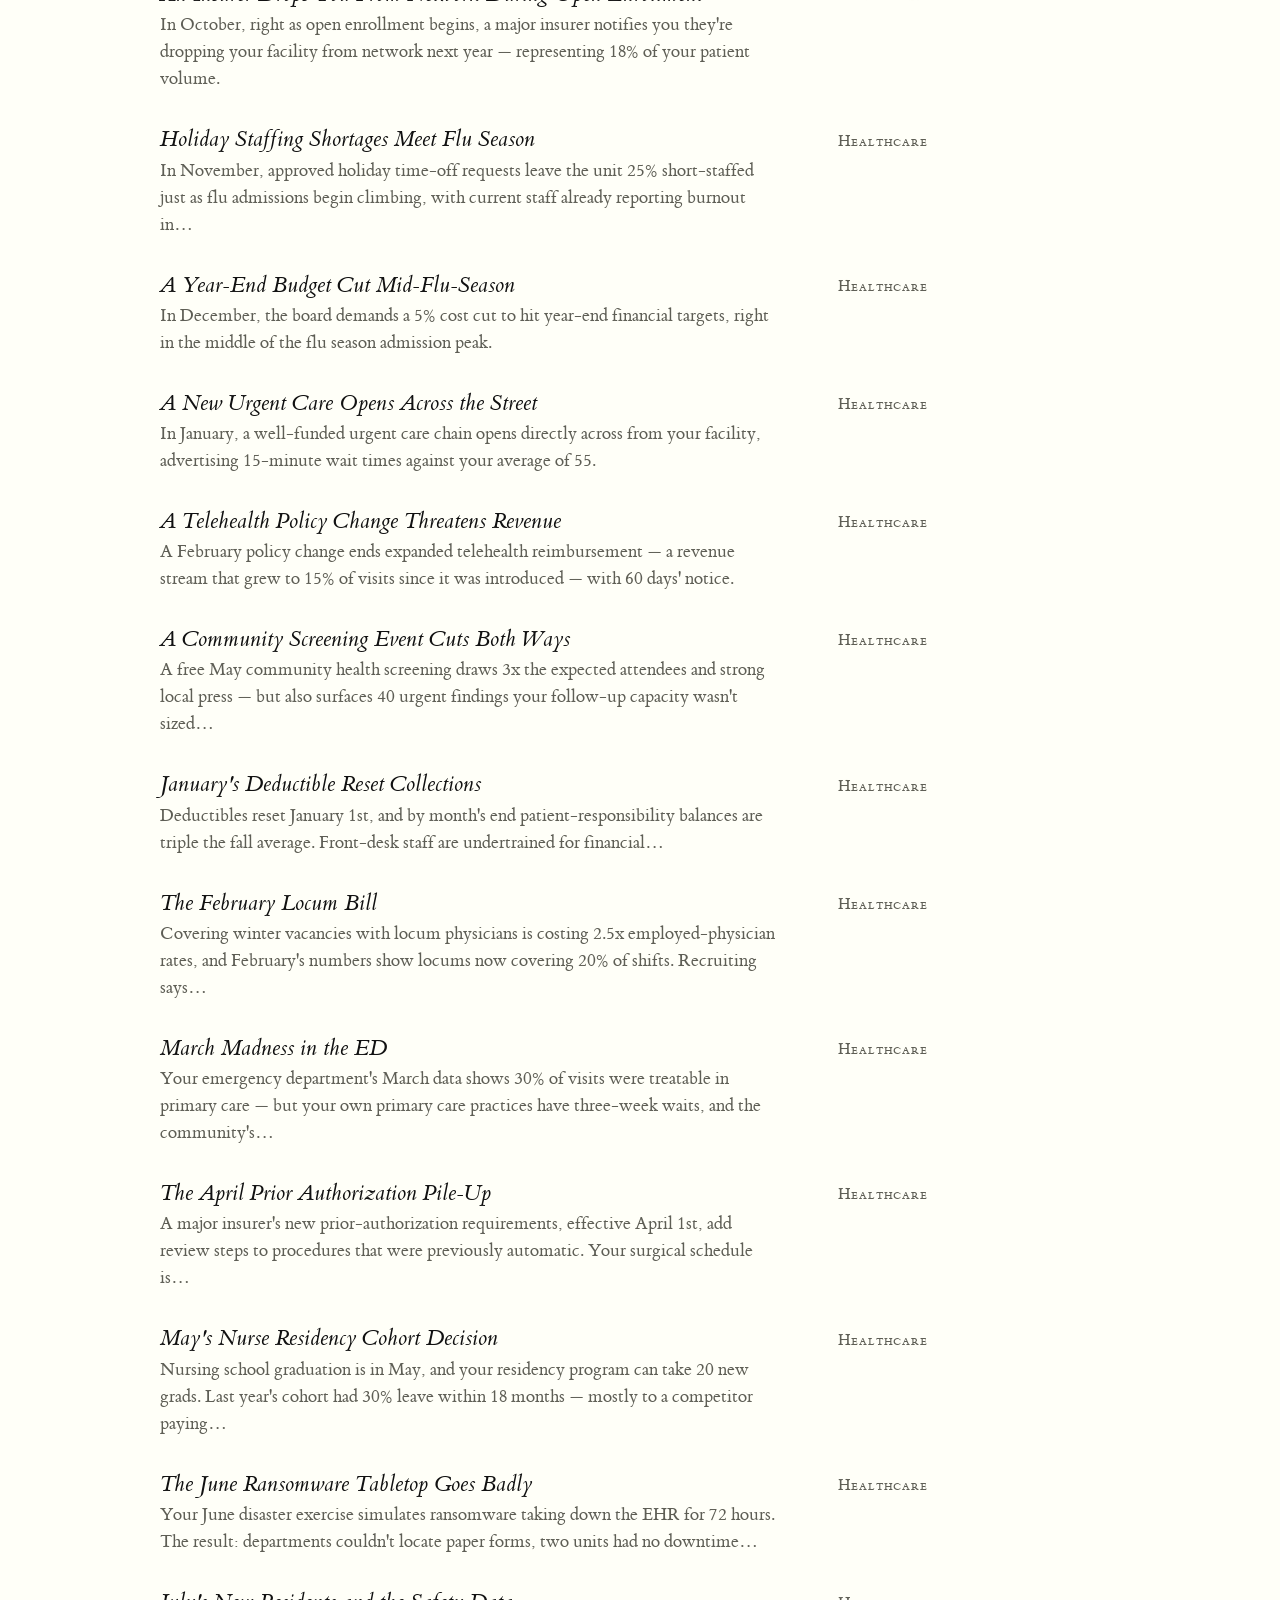
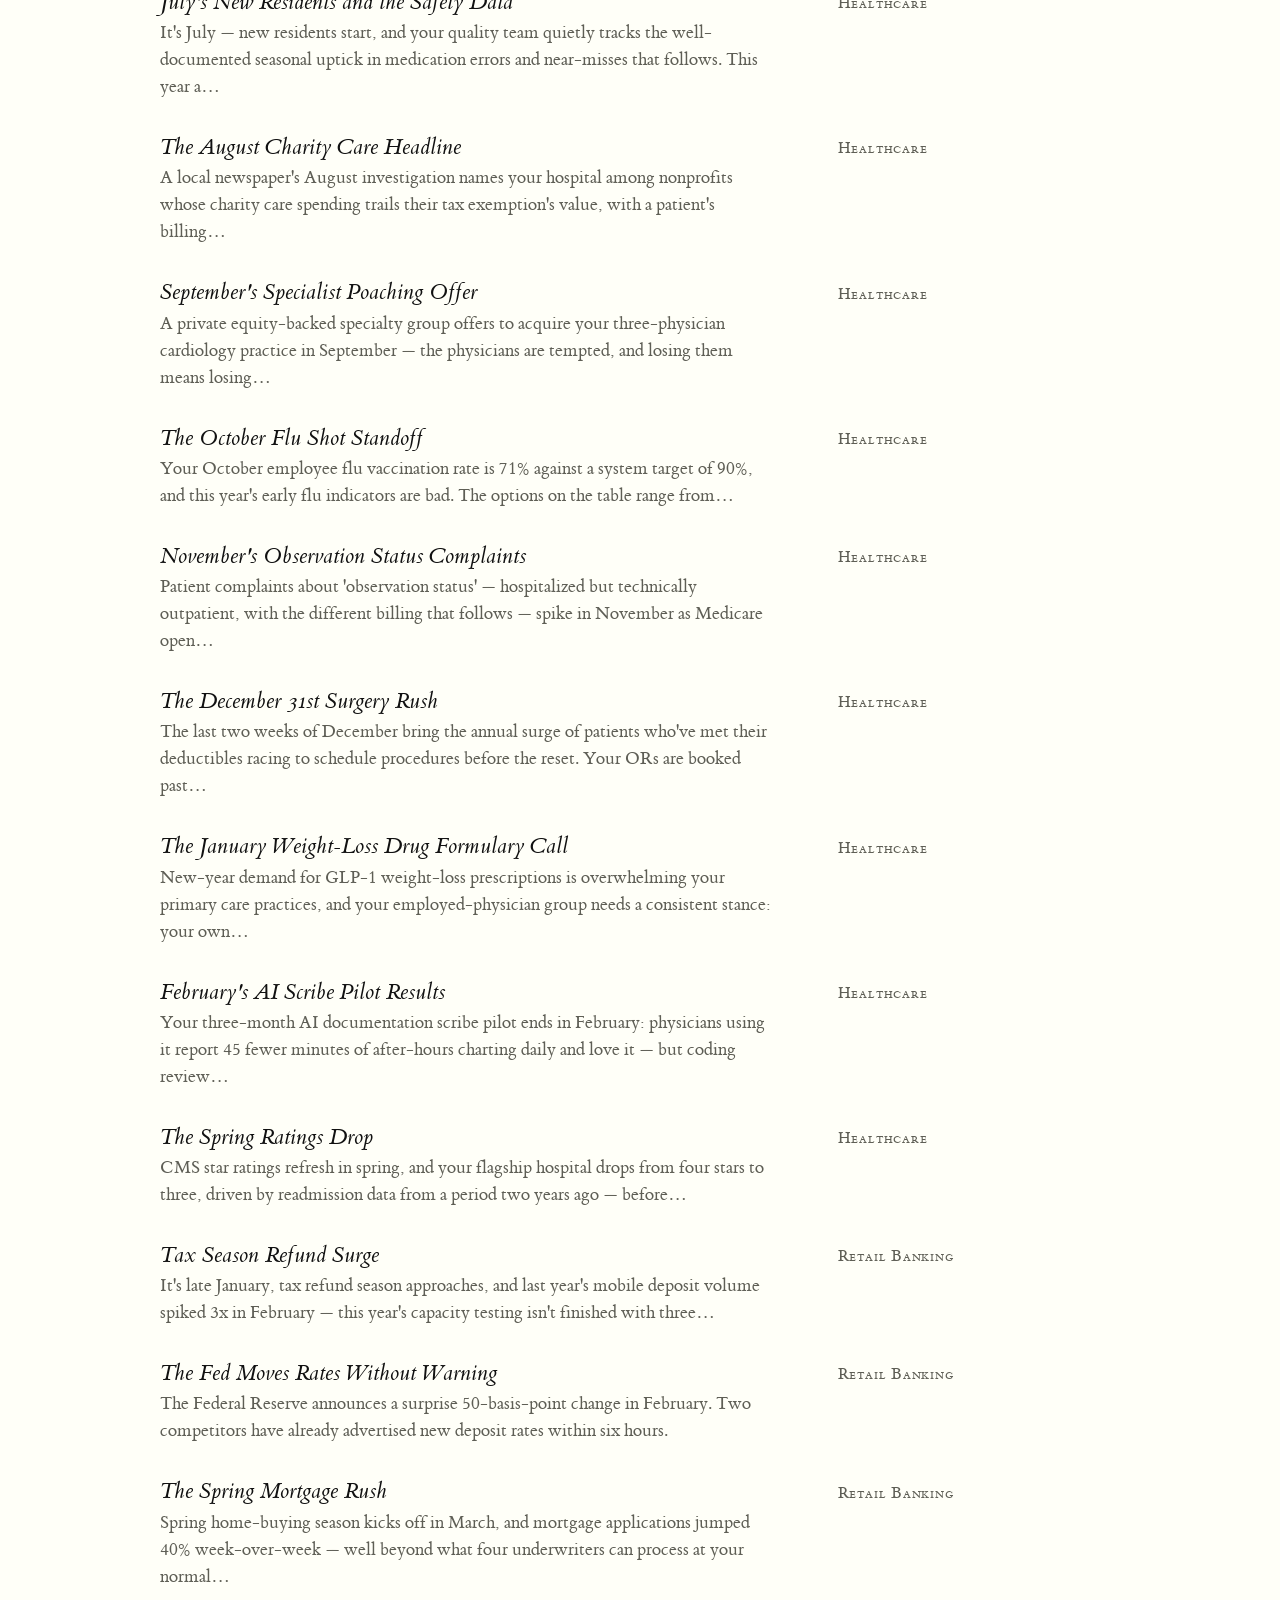
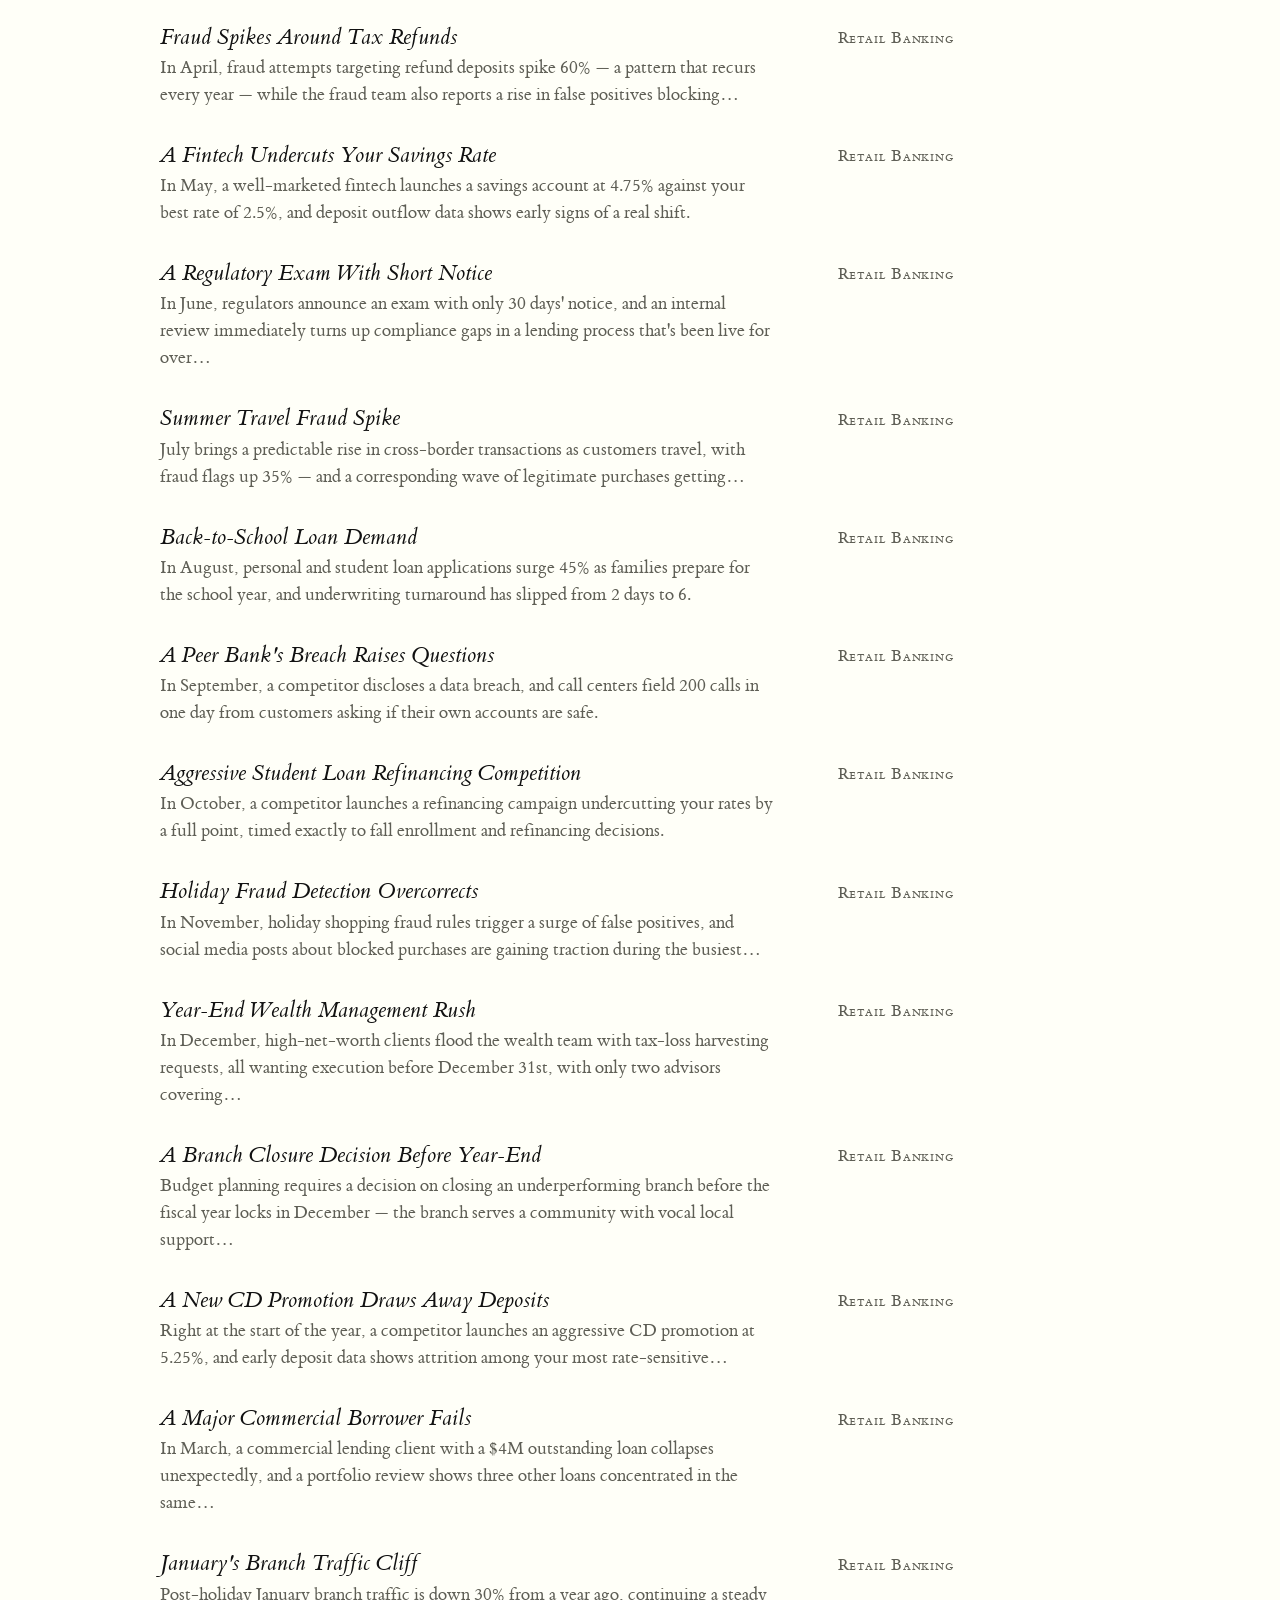
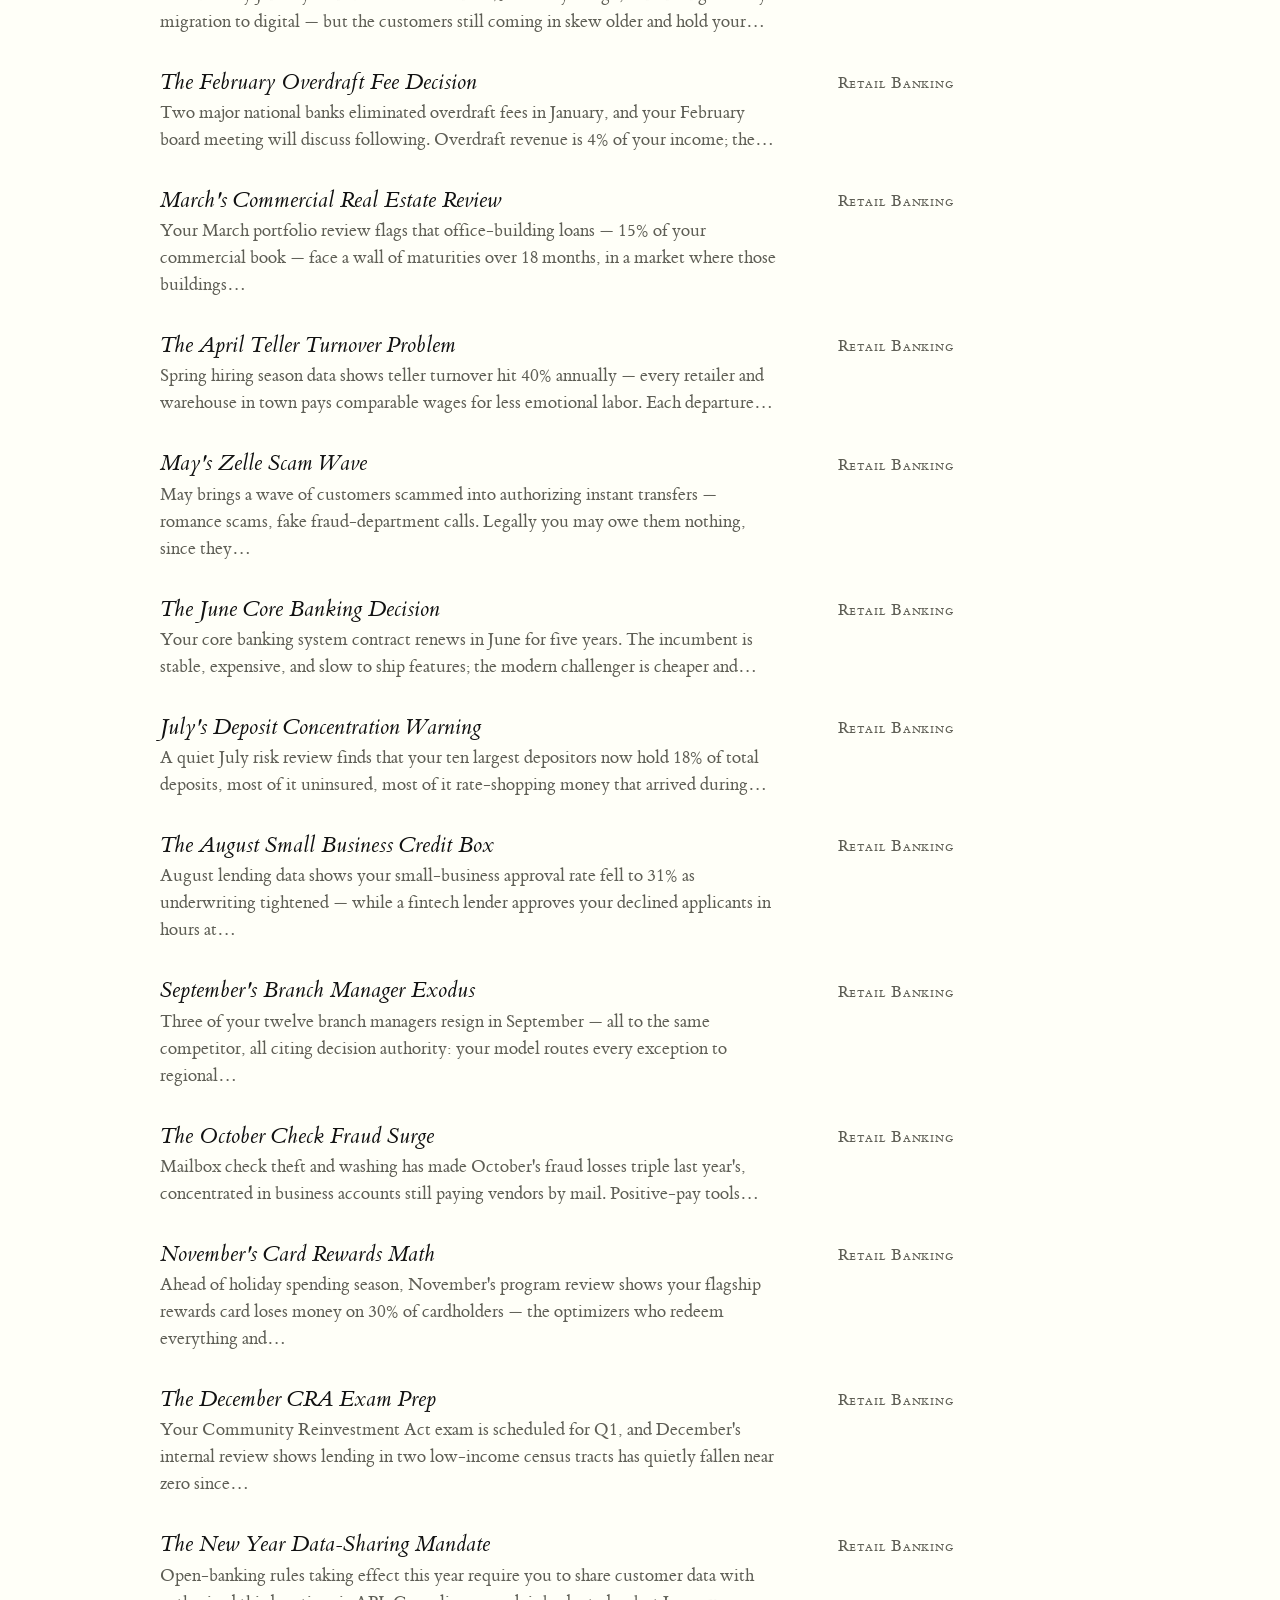
==== commit 0fe1a527: "Restyle the whole site in the Tufte CSS idiom and add the SPOD icon Vendor Tufte CSS (MIT) and its E" ====
--- a/index.html
+++ b/index.html
@@ -3,29 +3,31 @@
 <head>
 <meta charset="UTF-8">
 <meta name="viewport" content="width=device-width, initial-scale=1.0">
+<meta name="color-scheme" content="light dark">
 <title>Scenario Plan of the Day</title>
 <meta name="description" content="A daily strategic scenario for business teams, browsable by industry.">
-<link rel="preconnect" href="https://fonts.googleapis.com">
-<link href="https://fonts.googleapis.com/css2?family=Space+Grotesk:wght@500;700&family=Inter:wght@400;500;600&display=swap" rel="stylesheet">
+<link rel="stylesheet" href="assets/tufte/tufte.css">
 <link rel="stylesheet" href="assets/style.css">
 </head>
 <body>
 
+<nav class="site-links" aria-label="Elsewhere">
+  <a href="https://sparklabs.studio" target="_blank" rel="noopener">Learn more about Spark Labs Studios</a>
+  <a href="https://rondimon.com" target="_blank" rel="noopener">Contact the author</a>
+</nav>
+
 <header class="site-header">
-  <div class="wrap">
-    <nav class="header-pills">
-      <a class="pill" href="https://sparklabs.studio" target="_blank" rel="noopener">Learn more about Spark Labs Studios</a>
-      <a class="pill" href="https://rondimon.com" target="_blank" rel="noopener">Contact the author</a>
-    </nav>
-    <a class="logo" href="index.html">Scenario Plan <span>of the Day</span></a>
-    <div class="tagline-row">
-      <p class="tagline">One strategic exercise every business day. Work it through with your team. MCP it into your EPM platform.</p>
-      <a class="pill pill-accent" href="how-to-use.html">How to use SPOD</a>
-    </div>
+  <div class="brand">
+    <a class="brand-icon" href="index.html" aria-label="Scenario Plan of the Day home"><img src="assets/spod-icon.png" alt="SPOD" width="64" height="64"></a>
+    <h1 class="site-title"><a href="index.html">Scenario Plan of the Day</a></h1>
   </div>
+  <p class="subtitle">
+    <a class="subtitle-link" href="how-to-use.html">How to use SPOD &rarr;</a>
+    One strategic exercise every business day. Work it through with your team. MCP it into your EPM platform.
+  </p>
 </header>
 
-<main class="wrap">
+<main>
   <section class="filter-bar">
     <label for="industry-select">Browse by industry</label>
     <select id="industry-select">
@@ -69,7 +71,7 @@
       <h3>Take it into your plan</h3>
       <p class="prompt-help">Copy a ready-made prompt for Claude, with suggested line items and % changes, to build this scenario in your planning tool through its MCP server.</p>
       <div class="prompt-actions">
-        <button type="button" id="copy-prompt-btn" class="pill pill-accent">Copy Claude prompt</button>
+        <button type="button" id="copy-prompt-btn" class="btn">Copy Claude prompt</button>
         <button type="button" id="toggle-prompt-btn" class="link-btn">Preview prompt</button>
       </div>
       <pre id="prompt-preview" class="prompt-preview hidden"></pre>
@@ -78,9 +80,7 @@
 </div>
 
 <footer class="site-footer">
-  <div class="wrap">
-    <p>&copy; <span id="year"></span> Scenario Plan of the Day. A project by MRWD LLC.</p>
-  </div>
+  <p>&copy; <span id="year"></span> Scenario Plan of the Day. A project by MRWD LLC.</p>
 </footer>
 
 <script src="data/scenarios.js"></script>
--- a/assets/tufte/tufte.css
+++ b/assets/tufte/tufte.css
@@ -0,0 +1,460 @@
+@charset "UTF-8";
+
+/* Import ET Book styles
+   adapted from https://github.com/edwardtufte/et-book/blob/gh-pages/et-book.css */
+
+@font-face {
+    font-family: "et-book";
+    src: url("et-book/et-book-roman-line-figures/et-book-roman-line-figures.eot");
+    src: url("et-book/et-book-roman-line-figures/et-book-roman-line-figures.eot?#iefix") format("embedded-opentype"), url("et-book/et-book-roman-line-figures/et-book-roman-line-figures.woff") format("woff"), url("et-book/et-book-roman-line-figures/et-book-roman-line-figures.ttf") format("truetype"), url("et-book/et-book-roman-line-figures/et-book-roman-line-figures.svg#etbookromanosf") format("svg");
+    font-weight: normal;
+    font-style: normal;
+    font-display: swap;
+}
+
+@font-face {
+    font-family: "et-book";
+    src: url("et-book/et-book-display-italic-old-style-figures/et-book-display-italic-old-style-figures.eot");
+    src: url("et-book/et-book-display-italic-old-style-figures/et-book-display-italic-old-style-figures.eot?#iefix") format("embedded-opentype"), url("et-book/et-book-display-italic-old-style-figures/et-book-display-italic-old-style-figures.woff") format("woff"), url("et-book/et-book-display-italic-old-style-figures/et-book-display-italic-old-style-figures.ttf") format("truetype"), url("et-book/et-book-display-italic-old-style-figures/et-book-display-italic-old-style-figures.svg#etbookromanosf") format("svg");
+    font-weight: normal;
+    font-style: italic;
+    font-display: swap;
+}
+
+@font-face {
+    font-family: "et-book";
+    src: url("et-book/et-book-bold-line-figures/et-book-bold-line-figures.eot");
+    src: url("et-book/et-book-bold-line-figures/et-book-bold-line-figures.eot?#iefix") format("embedded-opentype"), url("et-book/et-book-bold-line-figures/et-book-bold-line-figures.woff") format("woff"), url("et-book/et-book-bold-line-figures/et-book-bold-line-figures.ttf") format("truetype"), url("et-book/et-book-bold-line-figures/et-book-bold-line-figures.svg#etbookromanosf") format("svg");
+    font-weight: bold;
+    font-style: normal;
+    font-display: swap;
+}
+
+@font-face {
+    font-family: "et-book-roman-old-style";
+    src: url("et-book/et-book-roman-old-style-figures/et-book-roman-old-style-figures.eot");
+    src: url("et-book/et-book-roman-old-style-figures/et-book-roman-old-style-figures.eot?#iefix") format("embedded-opentype"), url("et-book/et-book-roman-old-style-figures/et-book-roman-old-style-figures.woff") format("woff"), url("et-book/et-book-roman-old-style-figures/et-book-roman-old-style-figures.ttf") format("truetype"), url("et-book/et-book-roman-old-style-figures/et-book-roman-old-style-figures.svg#etbookromanosf") format("svg");
+    font-weight: normal;
+    font-style: normal;
+    font-display: swap;
+}
+
+/* Tufte CSS styles */
+html {
+    font-size: 15px;
+}
+
+body {
+    width: 87.5%;
+    margin-left: auto;
+    margin-right: auto;
+    padding-left: 12.5%;
+    font-family: et-book, Palatino, "Palatino Linotype", "Palatino LT STD", "Book Antiqua", Georgia, serif;
+    background-color: #fffff8;
+    color: #111;
+    max-width: 1400px;
+    counter-reset: sidenote-counter;
+}
+
+/* Adds dark mode */
+@media (prefers-color-scheme: dark) {
+    body {
+        background-color: #151515;
+        color: #ddd;
+    }
+}
+
+h1 {
+    font-weight: 400;
+    margin-top: 4rem;
+    margin-bottom: 1.5rem;
+    font-size: 3.2rem;
+    line-height: 1;
+}
+
+h2 {
+    font-style: italic;
+    font-weight: 400;
+    margin-top: 2.1rem;
+    margin-bottom: 1.4rem;
+    font-size: 2.2rem;
+    line-height: 1;
+}
+
+h3 {
+    font-style: italic;
+    font-weight: 400;
+    font-size: 1.7rem;
+    margin-top: 2rem;
+    margin-bottom: 1.4rem;
+    line-height: 1;
+}
+
+hr {
+    display: block;
+    height: 1px;
+    width: 55%;
+    border: 0;
+    border-top: 1px solid #ccc;
+    margin: 1em 0;
+    padding: 0;
+}
+
+p.subtitle {
+    font-style: italic;
+    margin-top: 1rem;
+    margin-bottom: 1rem;
+    font-size: 1.8rem;
+    display: block;
+    line-height: 1;
+}
+
+.numeral {
+    font-family: et-book-roman-old-style;
+}
+
+.danger {
+    color: red;
+}
+
+article {
+    padding: 5rem 0rem;
+}
+
+section {
+    padding-top: 1rem;
+    padding-bottom: 1rem;
+}
+
+p,
+dl,
+ol,
+ul {
+    font-size: 1.4rem;
+    line-height: 2rem;
+}
+
+p {
+    margin-top: 1.4rem;
+    margin-bottom: 1.4rem;
+    padding-right: 0;
+    vertical-align: baseline;
+}
+
+sup {
+    line-height: 0;
+}
+
+/* Chapter Epigraphs */
+div.epigraph {
+    margin: 5em 0;
+}
+
+div.epigraph > blockquote {
+    margin-top: 3em;
+    margin-bottom: 3em;
+}
+
+div.epigraph > blockquote,
+div.epigraph > blockquote > p {
+    font-style: italic;
+}
+
+div.epigraph > blockquote > footer {
+    font-style: normal;
+}
+
+div.epigraph > blockquote > footer > cite {
+    font-style: italic;
+}
+/* end chapter epigraphs styles */
+
+blockquote {
+    font-size: 1.4rem;
+}
+
+blockquote p {
+    width: 55%;
+    margin-right: 40px;
+}
+
+blockquote footer {
+    width: 55%;
+    font-size: 1.1rem;
+    text-align: right;
+}
+
+section > p,
+section > footer,
+section > table {
+    width: 55%;
+}
+
+/* 50 + 5 == 55, to be the same width as paragraph */
+section > dl,
+section > ol,
+section > ul {
+    width: 50%;
+    -webkit-padding-start: 5%;
+}
+
+dt:not(:first-child),
+li:not(:first-child) {
+    margin-top: 0.25rem;
+}
+
+figure {
+    padding: 0;
+    border: 0;
+    font-size: 100%;
+    font: inherit;
+    vertical-align: baseline;
+    max-width: 55%;
+    -webkit-margin-start: 0;
+    -webkit-margin-end: 0;
+    margin: 0 0 3em 0;
+}
+
+figcaption {
+    float: right;
+    clear: right;
+    margin-top: 0;
+    margin-bottom: 0;
+    font-size: 1.1rem;
+    line-height: 1.6;
+    vertical-align: baseline;
+    position: relative;
+    max-width: 40%;
+}
+
+figure.fullwidth figcaption {
+    margin-right: 24%;
+}
+
+a:link,
+a:visited {
+    color: inherit;
+    text-underline-offset: 0.1em;
+    text-decoration-thickness: 0.05em;
+}
+
+/* Sidenotes, margin notes, figures, captions */
+img {
+    max-width: 100%;
+    height: auto;
+}
+
+figure.fullwidth img {
+    width: 100%;
+}
+
+.sidenote,
+.marginnote {
+    float: right;
+    clear: right;
+    margin-right: -60%;
+    width: 50%;
+    margin-top: 0.3rem;
+    margin-bottom: 0;
+    font-size: 1.1rem;
+    line-height: 1.3;
+    vertical-align: baseline;
+    position: relative;
+}
+
+.sidenote-number {
+    counter-increment: sidenote-counter;
+}
+
+.sidenote-number:after,
+.sidenote:before {
+    font-family: et-book-roman-old-style;
+    position: relative;
+    vertical-align: baseline;
+}
+
+.sidenote-number:after {
+    content: counter(sidenote-counter);
+    font-size: 1rem;
+    top: -0.5rem;
+    left: 0.1rem;
+}
+
+.sidenote:before {
+    content: counter(sidenote-counter) " ";
+    font-size: 1rem;
+    top: -0.5rem;
+}
+
+blockquote .sidenote,
+blockquote .marginnote {
+    margin-right: -82%;
+    min-width: 59%;
+    text-align: left;
+}
+
+div.fullwidth,
+table.fullwidth {
+    width: 100%;
+}
+
+div.table-wrapper {
+    overflow-x: auto;
+    font-family: "Trebuchet MS", "Gill Sans", "Gill Sans MT", sans-serif;
+}
+
+.sans {
+    font-family: "Gill Sans", "Gill Sans MT", Calibri, sans-serif;
+    letter-spacing: .03em;
+}
+
+code, pre > code {
+    font-family: Consolas, "Liberation Mono", Menlo, Courier, monospace;
+    font-size: 1.0rem;
+    line-height: 1.42;
+    -webkit-text-size-adjust: 100%; /* Prevent adjustments of font size after orientation changes in iOS. See https://github.com/edwardtufte/tufte-css/issues/81#issuecomment-261953409 */
+}
+
+.sans > code {
+    font-size: 1.2rem;
+}
+
+h1 > code,
+h2 > code,
+h3 > code {
+    font-size: 0.80em;
+}
+
+.marginnote > code,
+.sidenote > code {
+    font-size: 1rem;
+}
+
+pre > code {
+    font-size: 0.9rem;
+    width: 52.5%;
+    margin-left: 2.5%;
+    overflow-x: auto;
+    display: block;
+}
+
+pre.fullwidth > code {
+    width: 90%;
+}
+
+.fullwidth {
+    max-width: 90%;
+    clear:both;
+}
+
+span.newthought {
+    font-variant: small-caps;
+    font-size: 1.2em;
+}
+
+input.margin-toggle {
+    display: none;
+}
+
+label.sidenote-number {
+    display: inline-block;
+    max-height: 2rem; /* should be less than or equal to paragraph line-height */
+}
+
+label.margin-toggle:not(.sidenote-number) {
+    display: none;
+}
+
+.iframe-wrapper {
+    position: relative;
+    padding-bottom: 56.25%; /* 16:9 */
+    padding-top: 25px;
+    height: 0;
+}
+
+.iframe-wrapper iframe {
+    position: absolute;
+    top: 0;
+    left: 0;
+    width: 100%;
+    height: 100%;
+}
+
+@media (max-width: 760px) {
+    body {
+        width: 84%;
+        padding-left: 8%;
+        padding-right: 8%;
+    }
+
+    hr,
+    section > p,
+    section > footer,
+    section > table {
+        width: 100%;
+    }
+
+    pre > code {
+        width: 97%;
+    }
+
+    section > dl,
+    section > ol,
+    section > ul {
+        width: 90%;
+    }
+
+    figure {
+        max-width: 90%;
+    }
+
+    figcaption,
+    figure.fullwidth figcaption {
+        margin-right: 0%;
+        max-width: none;
+    }
+
+    blockquote {
+        margin-left: 1.5em;
+        margin-right: 0em;
+    }
+
+    blockquote p,
+    blockquote footer {
+        width: 100%;
+    }
+
+    label.margin-toggle:not(.sidenote-number) {
+        display: inline;
+    }
+
+    .sidenote,
+    .marginnote {
+        display: none;
+    }
+
+    .margin-toggle:checked + .sidenote,
+    .margin-toggle:checked + .marginnote {
+        display: block;
+        float: left;
+        left: 1rem;
+        clear: both;
+        width: 95%;
+        margin: 1rem 2.5%;
+        vertical-align: baseline;
+        position: relative;
+    }
+
+    label {
+        cursor: pointer;
+    }
+
+    div.table-wrapper,
+    table {
+        width: 85%;
+    }
+
+    img {
+        width: 100%;
+    }
+}
--- a/assets/style.css
+++ b/assets/style.css
@@ -1,620 +1,714 @@
+/* Scenario Plan of the Day: site components, in the idiom of Tufte CSS.
+   Load order: assets/tufte/tufte.css first (typography, page layout, dark mode), then this file. */
+
 :root {
-  --bg: #0C0C0E;
-  --panel: #17171A;
-  --accent: #F5C842;
-  --muted: #888880;
-  --text: #EDEDE8;
-  --border: #2A2A2E;
-}
-
-* { box-sizing: border-box; }
-
-body {
+  color-scheme: light dark;
+  --bg: #fffff8;
+  --text: #111;
+  --muted: #5e5e55;
+  --rule: #d6d6c8;
+  --ink: #111;
+  --panel: #f5f5ea;
+  --scrim: rgba(255, 255, 248, 0.93);
+  --shadow: rgba(0, 0, 0, 0.14);
+  --good: #3f6f4e;
+  --mixed: #a07a1e;
+  --bad: #8c3b2f;
+  --mono: Consolas, "Liberation Mono", Menlo, Courier, monospace;
+}
+
+@media (prefers-color-scheme: dark) {
+  :root {
+    --bg: #151515;
+    --text: #ddd;
+    --muted: #a0a097;
+    --rule: #3a3a35;
+    --ink: #ddd;
+    --panel: #1d1d1b;
+    --scrim: rgba(21, 21, 21, 0.94);
+    --shadow: rgba(0, 0, 0, 0.55);
+    --good: #74a98a;
+    --mixed: #cfa84f;
+    --bad: #cd6f5f;
+  }
+}
+
+/* Tufte CSS assumes the default (content-box) model, so border-box is opted into only where a component needs it. */
+.modal-content,
+.perspective-panel,
+.prompt-preview,
+.filter-bar input,
+.filter-bar select {
+  box-sizing: border-box;
+}
+
+.hidden {
+  display: none !important;
+}
+
+/* ---- Masthead ---------------------------------------------------------- */
+
+.site-links {
+  position: absolute;
+  top: 1.1rem;
+  right: 4%;
+  display: flex;
+  gap: 1.8rem;
+  font-size: 1.15rem;
+  font-style: italic;
+}
+
+.site-header {
+  padding: 3rem 0 0;
+}
+
+.brand {
+  display: flex;
+  align-items: center;
+  gap: 1.3rem;
+}
+
+.brand-icon {
+  flex: none;
+  line-height: 0;
+}
+
+.brand-icon img {
+  display: block;
+  width: 64px;
+  height: 64px;
+}
+
+.site-title {
   margin: 0;
+  font-size: 3rem;
+  line-height: 1.05;
+}
+
+.site-title a {
+  text-decoration: none;
+}
+
+p.subtitle {
+  width: 55%;
+  margin: 1.4rem 0 0;
+  font-size: 1.6rem;
+  line-height: 1.3;
+}
+
+.subtitle-link {
+  float: right;
+  clear: right;
+  width: 50%;
+  margin: 0.2rem -60% 0 0;
+  font-size: 1.3rem;
+  font-style: normal;
+  line-height: 1.3;
+}
+
+/* ---- Controls ---------------------------------------------------------- */
+
+.filter-bar {
+  display: flex;
+  flex-wrap: wrap;
+  align-items: baseline;
+  gap: 0.9rem 2rem;
+  width: 90%;
+  margin-top: 1.6rem;
+  padding: 1.1rem 0;
+  border-top: 1px solid var(--rule);
+  border-bottom: 1px solid var(--rule);
+}
+
+.filter-bar label[for="industry-select"] {
+  font-size: 1.2rem;
+  font-style: italic;
+  color: var(--muted);
+}
+
+.filter-bar select,
+.filter-bar input[type="search"],
+.perspective-btn {
+  font: inherit;
+  font-size: 1.2rem;
+  color: var(--text);
+  background: transparent;
+  border: 0;
+  border-bottom: 1px solid var(--ink);
+  border-radius: 0;
+  padding: 0.15rem 0.1rem;
+}
+
+.filter-bar select {
+  max-width: 100%;
+}
+
+.filter-bar input[type="search"] {
+  flex: 1;
+  min-width: 13rem;
+}
+
+.filter-bar input[type="search"]::placeholder {
+  font-style: italic;
+  color: var(--muted);
+}
+
+.filter-bar #search-input:disabled {
+  opacity: 0.5;
+  cursor: not-allowed;
+}
+
+.perspective {
+  position: relative;
+}
+
+.perspective-btn {
+  display: flex;
+  gap: 0.6rem;
+  cursor: pointer;
+}
+
+.perspective-btn:hover,
+.perspective-btn.is-active,
+.perspective-btn[aria-expanded="true"] {
+  border-bottom-width: 2px;
+  padding-bottom: calc(0.15rem - 1px);
+}
+
+.perspective-btn-label {
+  font-style: italic;
+  color: var(--muted);
+}
+
+.perspective-btn-value::after {
+  content: " \25BE";
+  color: var(--muted);
+}
+
+.perspective-panel {
+  position: absolute;
+  top: calc(100% + 0.7rem);
+  left: 0;
+  z-index: 5;
+  width: 23rem;
+  max-width: calc(100vw - 2rem);
+  padding: 1.2rem 1.3rem;
   background: var(--bg);
+  border: 1px solid var(--ink);
+  box-shadow: 0 0.7rem 1.8rem var(--shadow);
+}
+
+.perspective-help {
+  width: auto;
+  margin: 0 0 0.9rem;
+  font-size: 1.1rem;
+  line-height: 1.45;
+  color: var(--muted);
+}
+
+.perspective-help strong {
   color: var(--text);
-  font-family: 'Inter', sans-serif;
-}
-
-h1, h2, h3, .logo {
-  font-family: 'Space Grotesk', sans-serif;
-}
-
-.wrap {
-  max-width: 960px;
-  margin: 0 auto;
-  padding: 0 24px;
-}
-
-.site-header {
-  position: relative;
-  border-bottom: 1px solid var(--border);
-  padding: 40px 0 28px;
-}
-
-.header-pills {
-  position: absolute;
-  top: 0;
-  right: 24px;
-  display: flex;
-  gap: 10px;
-}
-
-.pill {
-  border: 1px solid var(--border);
-  color: var(--muted);
+}
+
+.perspective-options {
+  display: flex;
+  flex-direction: column;
+}
+
+.perspective-option {
+  display: flex;
+  align-items: flex-start;
+  gap: 0.75rem;
+  padding: 0.4rem 0.2rem;
+  cursor: pointer;
+}
+
+.perspective-option:hover {
+  background: var(--panel);
+}
+
+.filter-bar .perspective-option input {
+  flex: none;
+  width: 1rem;
+  height: 1rem;
+  margin: 0.25rem 0 0;
+  accent-color: var(--ink);
+}
+
+.perspective-option.is-disabled {
+  opacity: 0.4;
+  cursor: not-allowed;
+}
+
+.perspective-option-text {
+  display: flex;
+  flex-direction: column;
+}
+
+.perspective-option-label {
+  font-size: 1.2rem;
+  line-height: 1.25;
+}
+
+.perspective-option-blurb {
+  font-size: 1rem;
+  font-style: italic;
+  color: var(--muted);
+}
+
+.perspective-footer {
+  display: flex;
+  justify-content: space-between;
+  margin-top: 0.8rem;
+  padding-top: 0.8rem;
+  border-top: 1px solid var(--rule);
+}
+
+.link-btn {
+  padding: 0;
+  font: inherit;
+  font-size: 1.1rem;
+  font-style: italic;
+  color: var(--text);
+  background: none;
+  border: 0;
+  text-decoration: underline;
+  text-underline-offset: 0.1em;
+  text-decoration-thickness: 0.05em;
+  cursor: pointer;
+}
+
+.perspective-hint {
+  width: 55%;
+  margin: 1.2rem 0 0;
+  font-size: 1.2rem;
+  font-style: italic;
+}
+
+/* ---- Scenario entries (the archive) ------------------------------------ */
+
+.scenario-list {
+  width: 55%;
+  padding-top: 1.8rem;
+  padding-bottom: 3rem;
+}
+
+.entry {
+  margin: 0 0 2.2rem;
+  cursor: pointer;
+}
+
+.entry-tag,
+.quad-tag {
+  font-size: 1.05rem;
+  font-variant: small-caps;
+  letter-spacing: 0.05em;
+  line-height: 1.3;
+  color: var(--muted);
+}
+
+.entry-tag {
+  float: right;
+  clear: right;
+  width: 50%;
+  margin: 0.35rem -60% 0 0;
+}
+
+.entry-title {
+  margin: 0 0 0.3rem;
+  font-size: 1.55rem;
+  line-height: 1.15;
+}
+
+.entry-title a {
   text-decoration: none;
-  font-size: 0.78rem;
-  font-weight: 500;
-  padding: 7px 14px;
-  border-radius: 999px;
-  white-space: nowrap;
-  transition: border-color 0.15s ease, color 0.15s ease;
-}
-
-.pill:hover {
-  border-color: var(--accent);
-  color: var(--accent);
-}
-
-.logo {
-  font-size: 1.4rem;
-  font-weight: 700;
-  color: var(--text);
-  text-decoration: none;
-}
-
-.logo span {
-  color: var(--accent);
-}
-
-.tagline-row {
-  display: flex;
-  align-items: center;
-  flex-wrap: wrap;
-  gap: 14px;
-  margin-top: 10px;
-}
-
-.tagline {
-  color: var(--muted);
+}
+
+.entry:hover .entry-title a,
+.entry-title a:focus {
+  text-decoration: underline;
+  text-underline-offset: 0.1em;
+  text-decoration-thickness: 0.05em;
+}
+
+.entry-preview {
+  width: auto;
   margin: 0;
-  font-size: 0.95rem;
-}
-
-.pill-accent {
-  border-color: var(--accent);
-  color: var(--accent);
-}
-
-.pill-accent:hover {
-  background: var(--accent);
-  color: var(--bg);
-}
-
-.filter-bar {
-  display: flex;
-  flex-wrap: wrap;
-  align-items: center;
-  gap: 12px;
-  margin: 32px 0 24px;
-}
-
-.filter-bar label {
-  color: var(--muted);
-  font-size: 0.85rem;
-}
-
-.filter-bar select,
-.filter-bar input {
-  background: var(--panel);
-  border: 1px solid var(--border);
-  color: var(--text);
-  padding: 8px 12px;
-  border-radius: 6px;
-  font-family: inherit;
-  font-size: 0.9rem;
-}
-
-.filter-bar input {
-  flex: 1;
-  min-width: 200px;
-}
-
-.scenario-list {
+  font-size: 1.2rem;
+  line-height: 1.5;
+  color: var(--muted);
+}
+
+.empty-note {
+  width: auto;
+  font-style: italic;
+  color: var(--muted);
+}
+
+/* ---- The 2x2 ----------------------------------------------------------- */
+
+.matrix-view {
+  width: 90%;
+  padding: 1.5rem 0 3rem;
+}
+
+.matrix-head h2 {
+  margin: 0 0 0.7rem;
+  font-size: 2rem;
+  line-height: 1.1;
+}
+
+.matrix-head p {
+  width: 60%;
+  margin: 0;
+  font-size: 1.25rem;
+  line-height: 1.5;
+  color: var(--muted);
+}
+
+.matrix-actions {
+  display: flex;
+  gap: 1.8rem;
+  margin: 0.9rem 0 1.8rem;
+}
+
+.matrix {
   display: grid;
-  grid-template-columns: repeat(auto-fill, minmax(280px, 1fr));
-  gap: 16px;
-  padding-bottom: 60px;
-}
-
-.scenario-card {
-  background: var(--panel);
-  border: 1px solid var(--border);
-  border-radius: 10px;
-  padding: 20px;
+  grid-template-columns: 8rem 1fr 1fr;
+  gap: 1.8rem 2.4rem;
+}
+
+.matrix-col-head,
+.matrix-row-head {
+  display: flex;
+  align-items: flex-end;
+  font-size: 1.05rem;
+  font-variant: small-caps;
+  letter-spacing: 0.06em;
+  color: var(--muted);
+}
+
+.matrix-card {
+  padding-top: 0.9rem;
+  border-top: 2px solid var(--ink);
   cursor: pointer;
-  transition: border-color 0.15s ease;
-}
-
-.scenario-card:hover {
-  border-color: var(--accent);
-}
-
-.scenario-card .industry-tag {
-  display: inline-block;
-  color: var(--accent);
-  font-size: 0.72rem;
-  font-weight: 600;
-  text-transform: uppercase;
-  letter-spacing: 0.05em;
-  margin-bottom: 10px;
-}
-
-.scenario-card h3 {
-  margin: 0 0 8px;
-  font-size: 1.05rem;
-}
-
-.scenario-card p {
-  color: var(--muted);
-  font-size: 0.88rem;
+}
+
+.matrix-card h3,
+.how-quad h4 {
+  margin: 0.25rem 0 0.4rem;
+  font-size: 1.45rem;
+  font-style: italic;
+  font-weight: 400;
+  line-height: 1.15;
+}
+
+.matrix-card p,
+.how-quad p {
+  width: auto;
   margin: 0;
+  font-size: 1.15rem;
   line-height: 1.5;
-}
+  color: var(--muted);
+}
+
+.matrix-card:hover h3 {
+  text-decoration: underline;
+  text-underline-offset: 0.1em;
+  text-decoration-thickness: 0.05em;
+}
+
+.matrix-bb { border-top-color: var(--good); }
+.matrix-ww { border-top-color: var(--bad); }
+.matrix-wb,
+.matrix-bw { border-top-color: var(--mixed); }
+
+/* ---- Scenario sheet (modal) -------------------------------------------- */
 
 .modal {
   position: fixed;
   inset: 0;
-  background: rgba(0,0,0,0.6);
+  z-index: 10;
   display: flex;
   align-items: center;
   justify-content: center;
-  padding: 20px;
-  z-index: 10;
-}
-
-.modal.hidden {
-  display: none;
+  padding: 1.2rem;
+  background: var(--scrim);
 }
 
 .modal-content {
-  background: var(--panel);
-  border: 1px solid var(--border);
-  border-radius: 12px;
-  padding: 36px;
-  max-width: 560px;
+  position: relative;
   width: 100%;
-  max-height: 85vh;
+  max-width: 44rem;
+  max-height: 90vh;
+  padding: 2.2rem 2.6rem 2.4rem;
   overflow-y: auto;
-  position: relative;
+  background: var(--bg);
+  border: 1px solid var(--ink);
+  box-shadow: 0 1rem 3rem var(--shadow);
 }
 
 .modal-close {
   position: absolute;
-  top: 16px;
-  right: 20px;
+  top: 0.6rem;
+  right: 1rem;
+  font-size: 2rem;
+  line-height: 1;
+  color: var(--muted);
   background: none;
-  border: none;
-  color: var(--muted);
-  font-size: 1.6rem;
+  border: 0;
   cursor: pointer;
-  line-height: 1;
 }
 
 .modal-industry {
-  color: var(--accent);
-  font-size: 0.75rem;
-  font-weight: 600;
-  text-transform: uppercase;
-  letter-spacing: 0.05em;
-  margin: 0 0 10px;
+  width: auto;
+  margin: 0 0 0.5rem;
+  font-size: 1.1rem;
+  font-variant: small-caps;
+  letter-spacing: 0.06em;
+  color: var(--muted);
 }
 
 .modal-content h2 {
-  margin: 0 0 16px;
-  font-size: 1.4rem;
-}
-
-.modal-content p {
-  line-height: 1.6;
+  margin: 0 0 1.1rem;
+  font-size: 2.1rem;
+  line-height: 1.1;
+}
+
+#modal-setup {
+  width: auto;
+  margin: 0;
+  font-size: 1.35rem;
+  line-height: 1.55;
+}
+
+.modal-content h3 {
+  margin: 1.8rem 0 0.6rem;
+  font-size: 1.5rem;
+  line-height: 1.1;
+}
+
+.modal-content ul {
+  margin: 0;
+  padding-left: 1.5rem;
+  font-size: 1.3rem;
+  line-height: 1.55;
+}
+
+.prompt-block {
+  margin-top: 2rem;
+  padding-top: 1.3rem;
+  border-top: 1px solid var(--rule);
+}
+
+.modal-content .prompt-block h3 {
+  margin-top: 0;
+}
+
+.prompt-help {
+  width: auto;
+  margin: 0 0 1rem;
+  font-size: 1.15rem;
+  line-height: 1.5;
+  color: var(--muted);
+}
+
+.prompt-actions {
+  display: flex;
+  flex-wrap: wrap;
+  align-items: baseline;
+  gap: 1.5rem;
+}
+
+.btn {
+  padding: 0.3rem 1rem;
+  font: inherit;
+  font-size: 1.2rem;
+  font-style: italic;
   color: var(--text);
-}
-
-.modal-content h3 {
-  margin: 24px 0 10px;
-  font-size: 0.95rem;
-  color: var(--muted);
-  text-transform: uppercase;
-  letter-spacing: 0.05em;
-}
-
-.modal-content ul {
-  padding-left: 20px;
-  line-height: 1.7;
-}
+  background: transparent;
+  border: 1px solid var(--ink);
+  border-radius: 0;
+  cursor: pointer;
+}
+
+.btn:hover,
+.btn:focus-visible {
+  color: var(--bg);
+  background: var(--ink);
+}
+
+a.btn {
+  display: inline-block;
+  text-decoration: none;
+}
+
+.prompt-preview {
+  max-height: 16rem;
+  margin: 1.1rem 0 0;
+  padding: 0.9rem 1rem;
+  overflow: auto;
+  font-family: var(--mono);
+  font-size: 0.85rem;
+  line-height: 1.5;
+  white-space: pre-wrap;
+  color: var(--muted);
+  background: var(--panel);
+  border: 1px solid var(--rule);
+  user-select: text;
+}
+
+/* ---- Footer ------------------------------------------------------------ */
 
 .site-footer {
-  border-top: 1px solid var(--border);
-  padding: 24px 0;
-  color: var(--muted);
-  font-size: 0.8rem;
-}
+  width: 55%;
+  margin-top: 1rem;
+  padding: 1rem 0 3rem;
+  border-top: 1px solid var(--rule);
+}
+
+.site-footer p {
+  width: auto;
+  margin: 0;
+  font-size: 1.05rem;
+  font-style: italic;
+  color: var(--muted);
+}
+
+/* ---- How to Use page --------------------------------------------------- */
 
 .how-to {
-  padding-bottom: 60px;
-}
-
-.how-to h1 {
-  margin: 40px 0 8px;
-  font-size: 1.8rem;
+  padding-bottom: 2rem;
+}
+
+.how-to > h1 {
+  margin: 2.6rem 0 0.4rem;
+  font-size: 2.6rem;
 }
 
 .how-block {
-  margin-top: 36px;
-  padding-top: 28px;
-  border-top: 1px solid var(--border);
-}
-
-.how-block:first-of-type {
-  border-top: none;
-  padding-top: 0;
-}
-
-.how-block h2 {
-  font-size: 1.1rem;
-  margin: 0 0 12px;
-}
-
-.how-block p {
-  color: var(--text);
-  line-height: 1.6;
-}
-
-.how-block ul,
-.how-block ol {
-  padding-left: 20px;
-  line-height: 1.7;
-  color: var(--text);
-}
-
-.how-block ul li,
-.how-block ol li {
-  margin-bottom: 6px;
+  padding-top: 0.4rem;
+  padding-bottom: 0.6rem;
 }
 
 .how-block h3 {
-  margin: 28px 0 8px;
-  font-size: 0.95rem;
-  color: var(--accent);
-}
-
-.how-matrix {
-  margin: 18px 0 22px;
-}
-
-.how-quad {
-  background: var(--panel);
-  border: 1px solid var(--border);
-  border-radius: 10px;
-  padding: 18px;
-}
-
-.how-quad .industry-tag {
-  display: inline-block;
-  color: var(--accent);
-  font-size: 0.72rem;
-  font-weight: 600;
-  text-transform: uppercase;
-  letter-spacing: 0.05em;
-}
-
-.how-quad h4 {
-  margin: 4px 0 8px;
-  font-family: 'Space Grotesk', sans-serif;
-  font-size: 1rem;
-}
-
-.how-quad p {
-  margin: 0;
-  color: var(--muted);
-  font-size: 0.88rem;
-  line-height: 1.5;
+  margin: 2rem 0 0.4rem;
+  font-size: 1.5rem;
 }
 
 .how-note {
-  color: var(--muted);
-  font-size: 0.88rem;
+  font-style: italic;
+  color: var(--muted);
 }
 
 .framework-grid {
   display: grid;
-  grid-template-columns: repeat(auto-fill, minmax(240px, 1fr));
-  gap: 14px;
-  margin: 18px 0;
+  grid-template-columns: repeat(auto-fill, minmax(18rem, 1fr));
+  gap: 1.8rem 2.6rem;
+  width: 90%;
+  margin: 1.4rem 0;
 }
 
 .framework-card {
-  background: var(--panel);
-  border: 1px solid var(--border);
-  border-radius: 10px;
-  padding: 18px;
+  padding-top: 0.8rem;
+  border-top: 1px solid var(--ink);
 }
 
 .framework-card h3 {
-  margin: 0 0 8px;
-  font-size: 0.95rem;
-  color: #E8823C;
+  margin: 0 0 0.4rem;
+  font-size: 1.45rem;
+  line-height: 1.15;
 }
 
 .framework-card p {
-  color: var(--muted);
-  font-size: 0.86rem;
-  line-height: 1.55;
+  width: auto;
   margin: 0;
-}
-
-.framework-card a {
-  color: var(--accent);
-}
-
-.pill-download {
-  display: inline-block;
-  margin-top: 8px;
-}
-
-.hidden {
-  display: none !important;
-}
-
-.perspective {
-  position: relative;
-}
-
-.perspective-btn {
-  display: flex;
-  align-items: center;
-  gap: 8px;
-  background: var(--panel);
-  border: 1px solid var(--border);
-  color: var(--text);
-  padding: 8px 12px;
-  border-radius: 6px;
-  font-family: inherit;
-  font-size: 0.9rem;
-  cursor: pointer;
-}
-
-.perspective-btn:hover,
-.perspective-btn.is-active,
-.perspective-btn[aria-expanded="true"] {
-  border-color: var(--accent);
-}
-
-.perspective-btn-label {
-  color: var(--muted);
-}
-
-.perspective-btn-value {
-  color: var(--accent);
-  font-weight: 500;
-}
-
-.perspective-btn-value::after {
-  content: ' ▾';
-  color: var(--muted);
-}
-
-.perspective-panel {
-  position: absolute;
-  top: calc(100% + 8px);
-  left: 0;
-  z-index: 5;
-  width: 320px;
-  max-width: calc(100vw - 48px);
-  background: var(--panel);
-  border: 1px solid var(--border);
-  border-radius: 10px;
-  padding: 16px;
-  box-shadow: 0 12px 32px rgba(0, 0, 0, 0.5);
-}
-
-.perspective-help {
-  margin: 0 0 12px;
-  font-size: 0.82rem;
+  font-size: 1.1rem;
   line-height: 1.5;
-  color: var(--muted);
-}
-
-.perspective-help strong {
-  color: var(--accent);
-}
-
-.perspective-options {
-  display: flex;
-  flex-direction: column;
-  gap: 2px;
-}
-
-.perspective-option {
-  display: flex;
-  align-items: flex-start;
-  gap: 10px;
-  padding: 8px;
-  border-radius: 6px;
-  cursor: pointer;
-}
-
-.perspective-option:hover {
-  background: rgba(255, 255, 255, 0.04);
-}
-
-.filter-bar .perspective-option input {
-  flex: none;
-  min-width: 0;
-  width: 16px;
-  height: 16px;
-  padding: 0;
-  margin: 2px 0 0;
-  accent-color: var(--accent);
-}
-
-.perspective-option.is-disabled {
-  opacity: 0.4;
-  cursor: not-allowed;
-}
-
-.perspective-option-text {
-  display: flex;
-  flex-direction: column;
-}
-
-.perspective-option-label {
-  font-size: 0.9rem;
-  font-weight: 500;
-}
-
-.perspective-option-blurb {
-  font-size: 0.75rem;
-  color: var(--muted);
-}
-
-.perspective-footer {
-  display: flex;
-  justify-content: space-between;
-  margin-top: 10px;
-  padding-top: 10px;
-  border-top: 1px solid var(--border);
-}
-
-.link-btn {
-  background: none;
-  border: none;
-  padding: 0;
-  color: var(--accent);
-  font-family: inherit;
-  font-size: 0.8rem;
-  cursor: pointer;
-}
-
-.link-btn:hover {
-  text-decoration: underline;
-}
-
-.perspective-hint {
-  margin: -8px 0 20px;
-  font-size: 0.85rem;
-  color: var(--accent);
-}
-
-.filter-bar #search-input:disabled {
-  opacity: 0.5;
-  cursor: not-allowed;
-}
-
-button.pill {
-  background: none;
-  font-family: inherit;
-  cursor: pointer;
-}
-
-button.pill-accent:hover {
-  background: var(--accent);
-  color: var(--bg);
-}
-
-.prompt-block {
-  margin-top: 28px;
-  padding-top: 20px;
-  border-top: 1px solid var(--border);
-}
-
-.modal-content .prompt-block h3 {
-  margin-top: 0;
-}
-
-.modal-content .prompt-help {
-  margin: 0 0 14px;
-  font-size: 0.85rem;
-  line-height: 1.5;
-  color: var(--muted);
-}
-
-.prompt-actions {
-  display: flex;
-  align-items: center;
-  flex-wrap: wrap;
-  gap: 18px;
-}
-
-.prompt-preview {
-  margin: 14px 0 0;
-  padding: 14px;
-  max-height: 260px;
-  overflow: auto;
-  background: var(--bg);
-  border: 1px solid var(--border);
-  border-radius: 8px;
-  font-family: ui-monospace, Menlo, Consolas, monospace;
-  font-size: 0.76rem;
-  line-height: 1.55;
-  color: var(--muted);
-  white-space: pre-wrap;
-  user-select: text;
-}
-
-.matrix-view {
-  padding-bottom: 60px;
-}
-
-.matrix-head h2 {
-  margin: 0 0 6px;
-  font-size: 1.2rem;
-}
-
-.matrix-head p {
-  margin: 0;
-  color: var(--muted);
-  font-size: 0.9rem;
-}
-
-.matrix-actions {
-  display: flex;
-  gap: 18px;
-  margin: 12px 0 20px;
-}
-
-.matrix {
-  display: grid;
-  grid-template-columns: 110px 1fr 1fr;
-  gap: 16px;
-}
-
-.matrix-col-head,
-.matrix-row-head {
-  display: flex;
-  align-items: center;
-  color: var(--muted);
-  font-size: 0.78rem;
-  font-weight: 600;
-  text-transform: uppercase;
-  letter-spacing: 0.05em;
-}
-
-.matrix-col-head {
-  justify-content: center;
-}
-
-.matrix-card p {
-  line-height: 1.55;
-}
-
-.matrix-bb { border-top: 3px solid #5DBB7A; }
-.matrix-ww { border-top: 3px solid #D9604C; }
-.matrix-wb,
-.matrix-bw { border-top: 3px solid var(--accent); }
-
-@media (max-width: 720px) {
+}
+
+.how-matrix {
+  width: 90%;
+  margin: 1.6rem 0 2rem;
+}
+
+.how-quad {
+  padding-top: 0.9rem;
+  border-top: 2px solid var(--ink);
+}
+
+.how-quad .quad-tag {
+  display: block;
+}
+
+.how-quad.matrix-bb { border-top-color: var(--good); }
+.how-quad.matrix-ww { border-top-color: var(--bad); }
+.how-quad.matrix-wb,
+.how-quad.matrix-bw { border-top-color: var(--mixed); }
+
+/* ---- Phones and narrow windows ----------------------------------------- */
+
+@media (max-width: 760px) {
+  .site-links {
+    position: static;
+    flex-wrap: wrap;
+    gap: 0.3rem 1.4rem;
+    margin: 1rem 0 0;
+    font-size: 1.1rem;
+  }
+
+  .site-header {
+    padding-top: 1.4rem;
+  }
+
+  .brand {
+    gap: 1rem;
+  }
+
+  .brand-icon img {
+    width: 48px;
+    height: 48px;
+  }
+
+  .site-title {
+    font-size: 2.1rem;
+  }
+
+  p.subtitle,
+  .perspective-hint,
+  .scenario-list,
+  .site-footer,
+  .matrix-head p {
+    width: 100%;
+  }
+
+  p.subtitle {
+    display: flex;
+    flex-direction: column;
+    font-size: 1.45rem;
+  }
+
+  .subtitle-link {
+    float: none;
+    width: auto;
+    margin: 0.7rem 0 0;
+    order: 2;
+  }
+
+  .filter-bar,
+  .matrix-view,
+  .framework-grid,
+  .how-matrix {
+    width: 100%;
+  }
+
+  .entry-tag {
+    float: none;
+    display: block;
+    width: auto;
+    margin: 0 0 0.2rem;
+  }
+
   .matrix {
     grid-template-columns: 1fr;
   }
@@ -625,7 +719,13 @@
     display: none;
   }
 
-  .perspective-panel {
-    left: 0;
-  }
-}
+  .modal {
+    align-items: flex-end;
+    padding: 0;
+  }
+
+  .modal-content {
+    max-height: 92vh;
+    padding: 1.6rem 1.3rem 2rem;
+  }
+}
